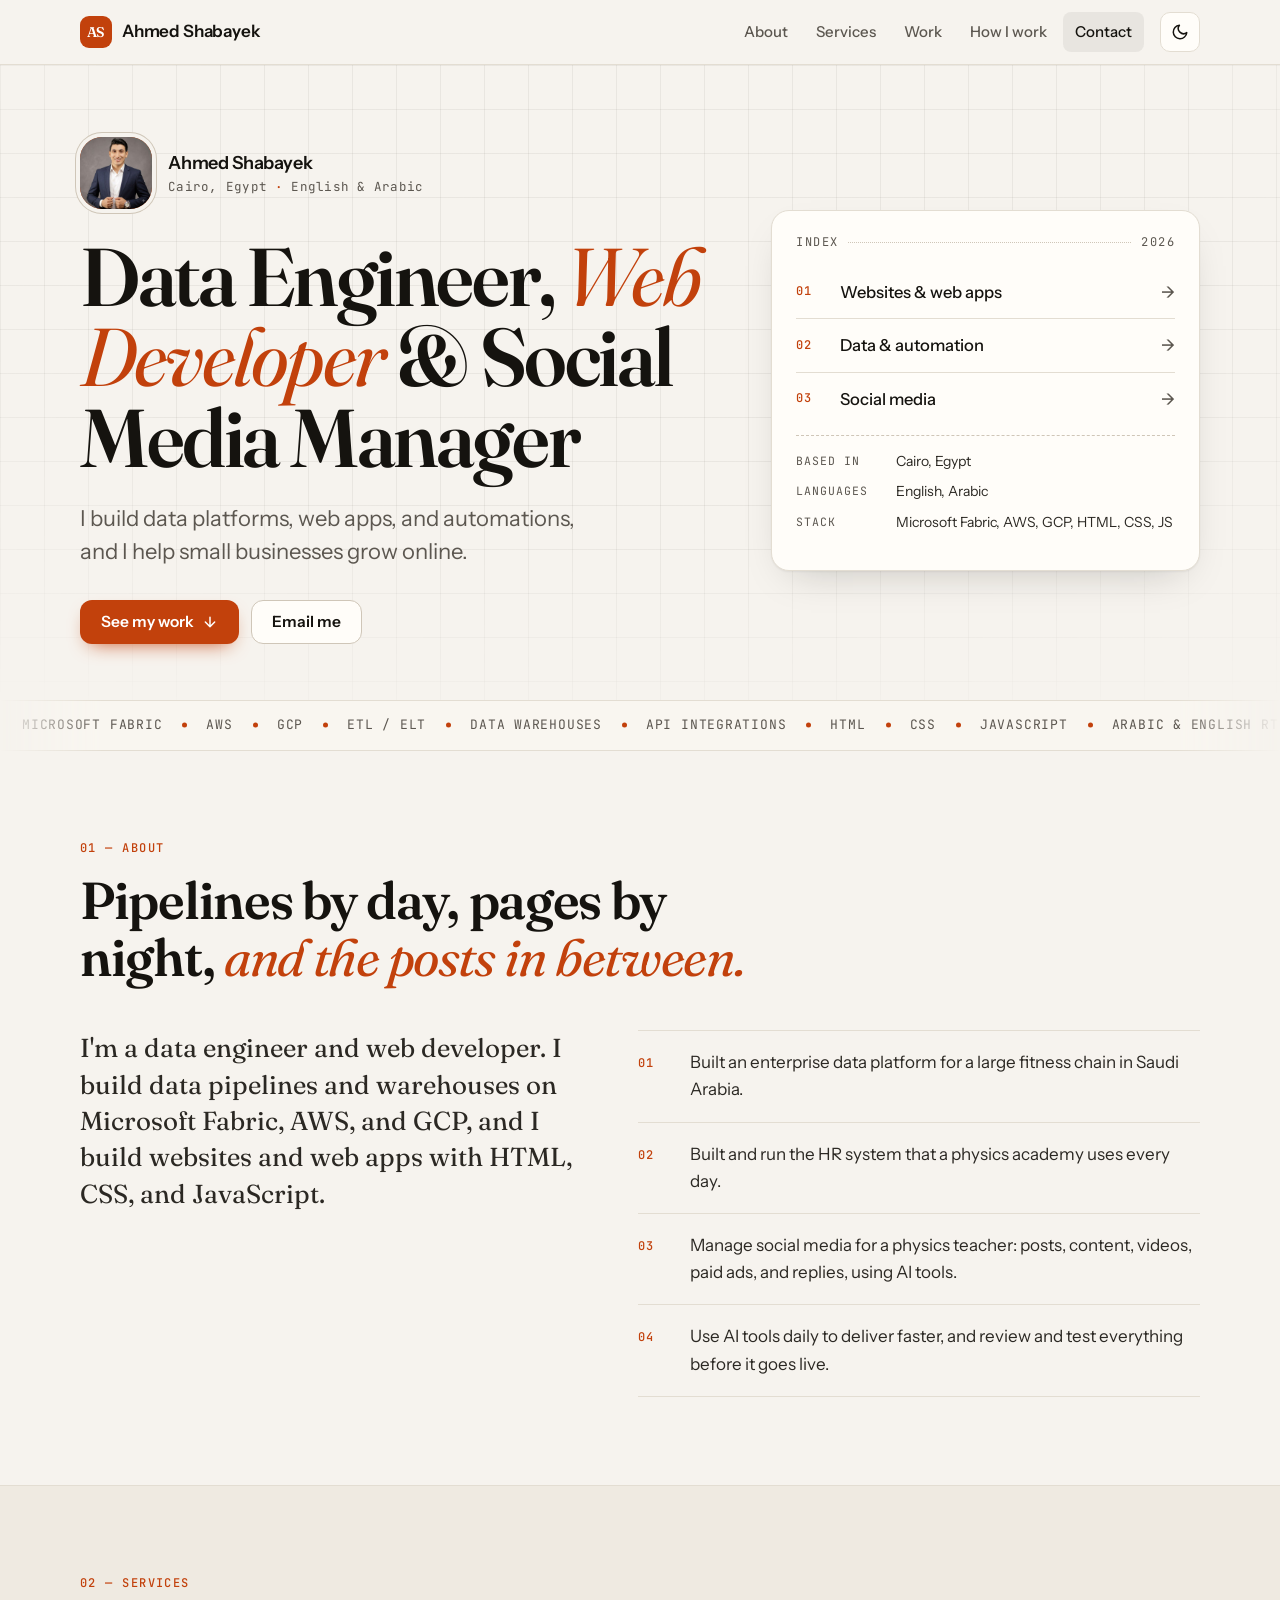
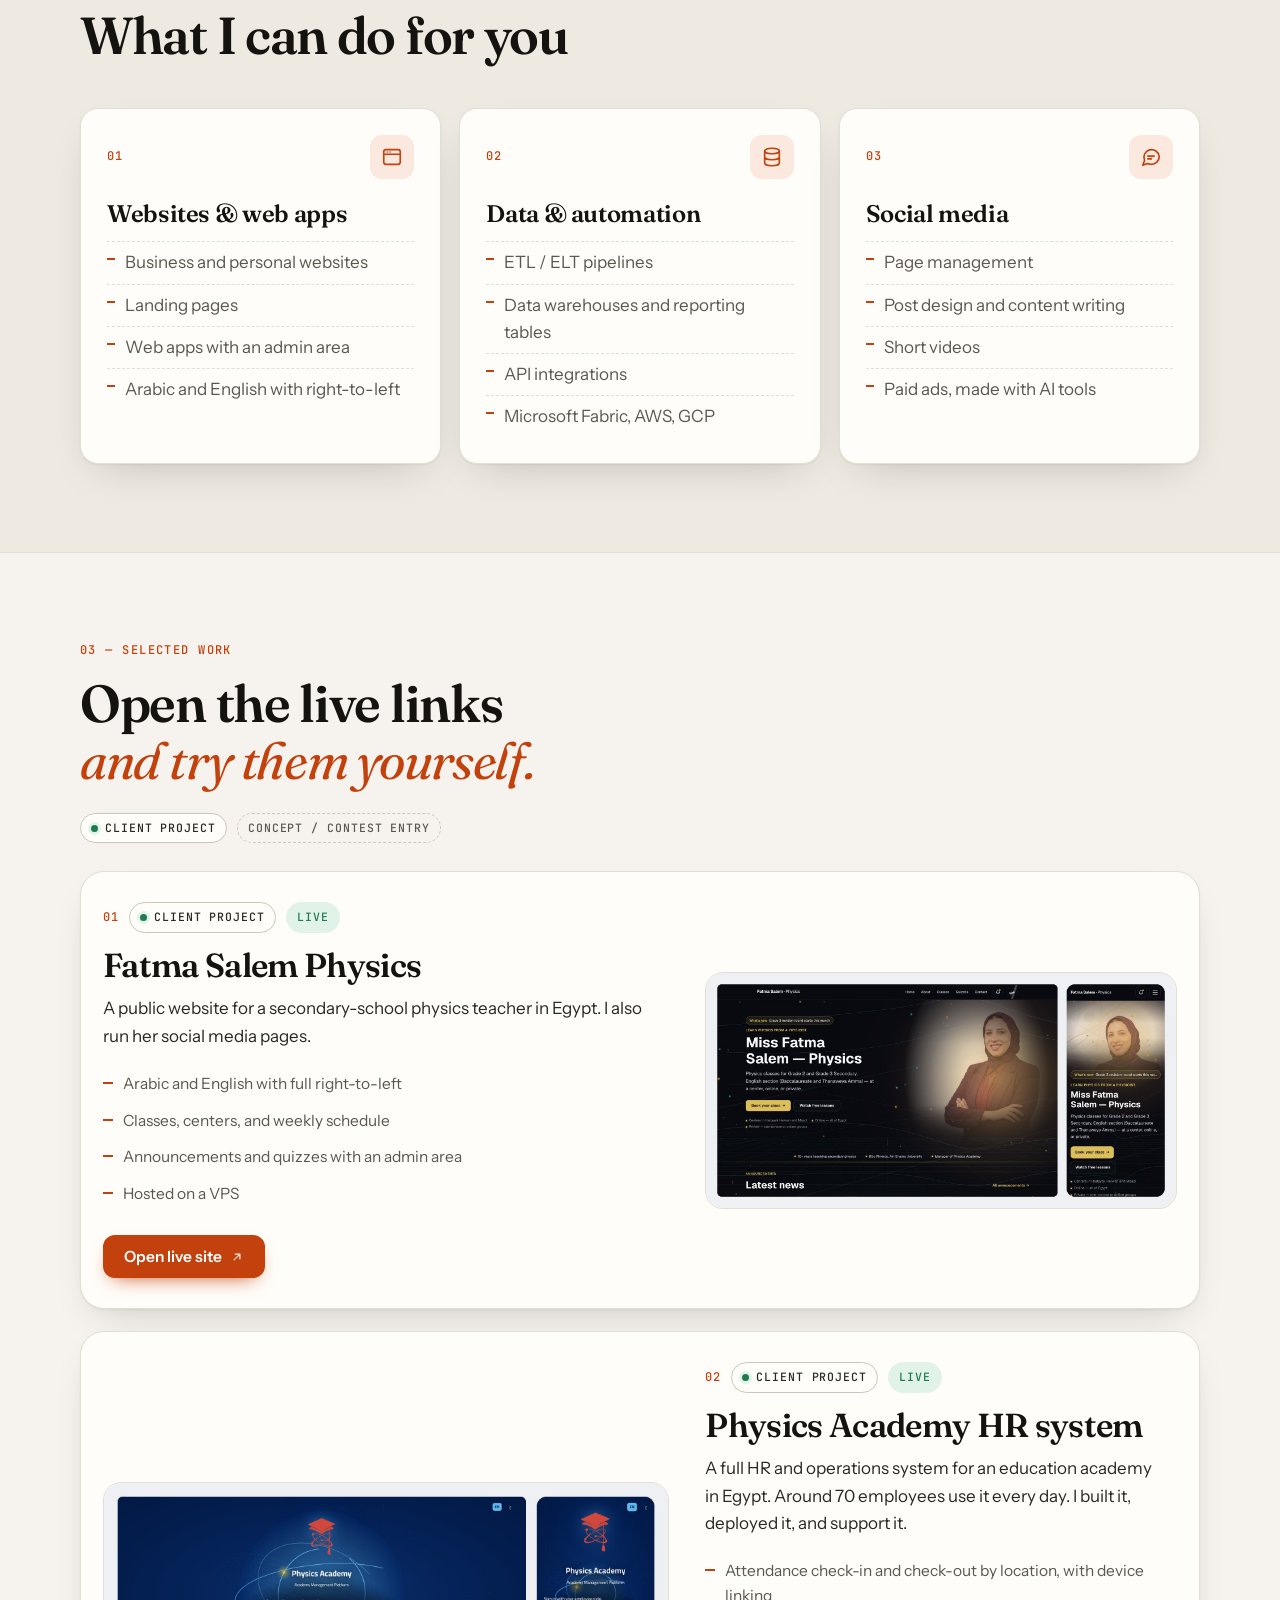
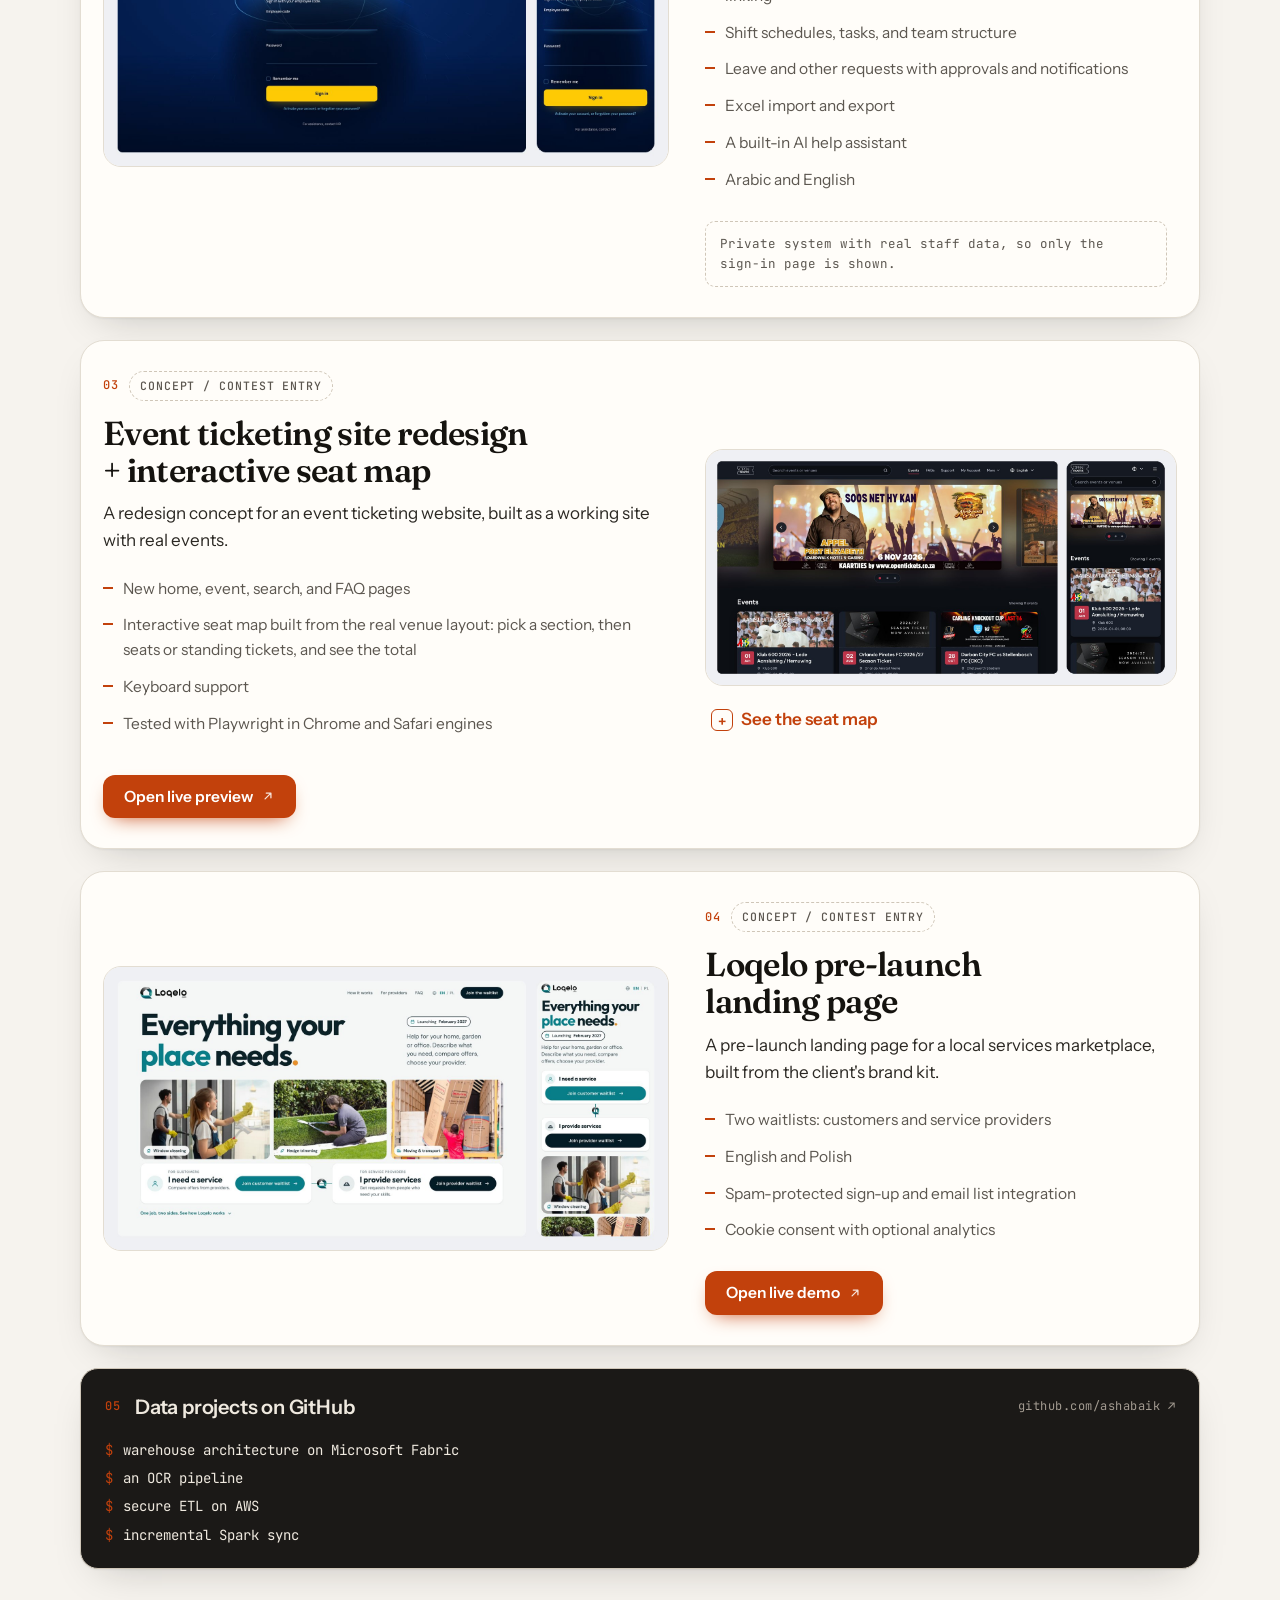
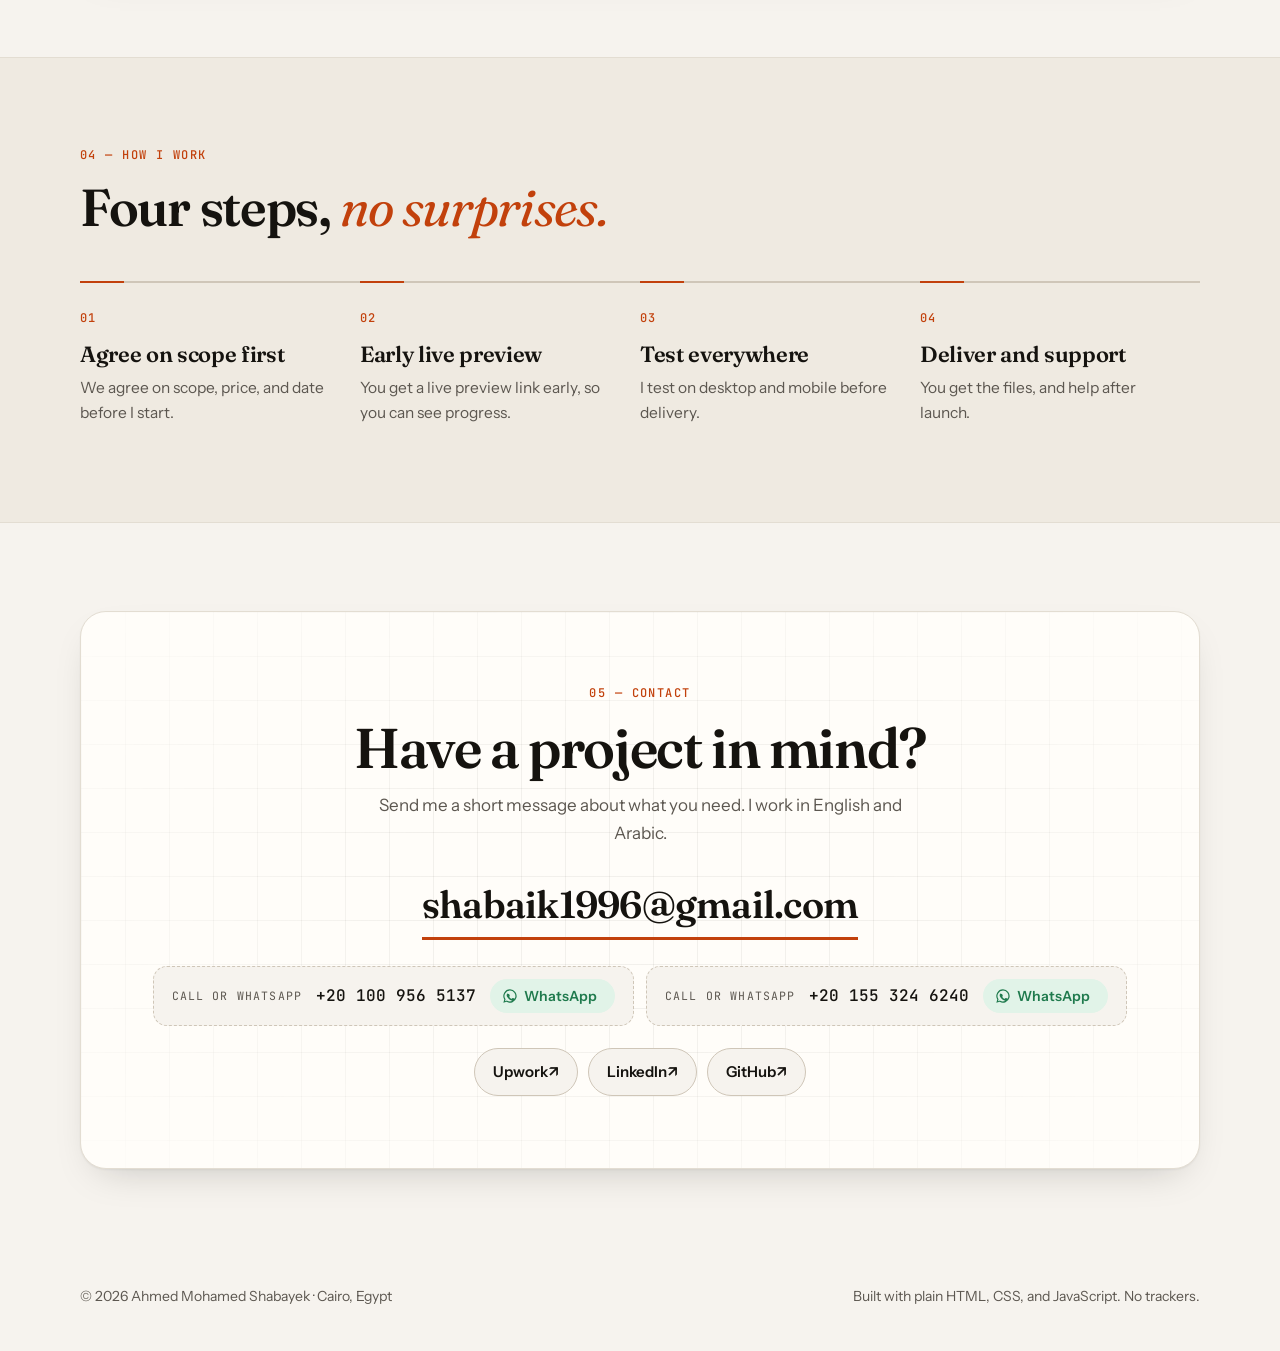
==== index.html @ 4ade5ce3 "Publish portfolio site" ====
<!doctype html>
<html lang="en">
<head>
<meta charset="utf-8">
<meta name="viewport" content="width=device-width, initial-scale=1">
<title>Ahmed Shabayek — Data Engineer, Web Developer &amp; Social Media Manager</title>
<meta name="description" content="Ahmed Shabayek, Cairo. I build data platforms, web apps, and automations, and I help small businesses grow online. Live projects you can open, in English and Arabic.">
<link rel="canonical" href="https://ashabaik.github.io/">
<meta property="og:type" content="website">
<meta property="og:url" content="https://ashabaik.github.io/">
<meta property="og:title" content="Ahmed Shabayek — Data Engineer, Web Developer &amp; Social Media Manager">
<meta property="og:description" content="I build data platforms, web apps, and automations, and I help small businesses grow online. Live projects you can open.">
<meta property="og:image" content="https://ashabaik.github.io/images/tickets.jpg">
<meta property="og:image:width" content="1658">
<meta property="og:image:height" content="830">
<meta property="og:locale" content="en_US">
<meta name="twitter:card" content="summary_large_image">
<meta name="twitter:title" content="Ahmed Shabayek — Data Engineer, Web Developer &amp; Social Media Manager">
<meta name="twitter:description" content="I build data platforms, web apps, and automations, and I help small businesses grow online.">
<meta name="twitter:image" content="https://ashabaik.github.io/images/tickets.jpg">
<meta name="theme-color" content="#f6f3ee" media="(prefers-color-scheme: light)">
<meta name="theme-color" content="#121110" media="(prefers-color-scheme: dark)">
<link rel="icon" href="favicon.svg" type="image/svg+xml">
<link rel="preconnect" href="https://fonts.googleapis.com">
<link rel="preconnect" href="https://fonts.gstatic.com" crossorigin>
<link href="https://fonts.googleapis.com/css2?family=Fraunces:ital,opsz,wght@0,9..144,400;0,9..144,600;1,9..144,400&family=Instrument+Sans:wght@400;500;600&family=JetBrains+Mono:wght@400;500&display=swap" rel="stylesheet">
<link rel="stylesheet" href="styles.css">
<script>
/* Apply a saved theme before first paint to avoid a flash. */
(function(){document.documentElement.classList.add('js');try{var t=localStorage.getItem('theme');if(t==='light'||t==='dark'){document.documentElement.setAttribute('data-theme',t);}}catch(e){}})();
</script>
</head>
<body>
<a class="skip" href="#main">Skip to content</a>

<header class="site-header">
  <div class="wrap header-row">
    <a class="brand" href="#top" aria-label="Ahmed Shabayek, back to top">
      <span class="brand-mark" aria-hidden="true">AS</span>
      <span class="brand-name">Ahmed Shabayek</span>
    </a>
    <nav class="site-nav" aria-label="Main">
      <button class="menu-btn" type="button" aria-expanded="false" aria-controls="nav-list">
        <span class="menu-icon" aria-hidden="true"><span></span><span></span></span>
        <span class="menu-label">Menu</span>
      </button>
      <ul id="nav-list" class="nav-list">
        <li><a href="#about">About</a></li>
        <li><a href="#services">Services</a></li>
        <li><a href="#work">Work</a></li>
        <li><a href="#process">How I work</a></li>
        <li><a href="#contact">Contact</a></li>
      </ul>
    </nav>
    <button class="theme-btn" type="button" aria-label="Switch to dark mode" title="Switch theme">
      <svg class="icon-moon" width="18" height="18" viewBox="0 0 24 24" fill="none" stroke="currentColor" stroke-width="2" stroke-linecap="round" stroke-linejoin="round" aria-hidden="true"><path d="M21 12.8A9 9 0 1 1 11.2 3a7 7 0 0 0 9.8 9.8z"/></svg>
      <svg class="icon-sun" width="18" height="18" viewBox="0 0 24 24" fill="none" stroke="currentColor" stroke-width="2" stroke-linecap="round" stroke-linejoin="round" aria-hidden="true"><circle cx="12" cy="12" r="4"/><path d="M12 2v2M12 20v2M4.9 4.9l1.4 1.4M17.7 17.7l1.4 1.4M2 12h2M20 12h2M4.9 19.1l1.4-1.4M17.7 6.3l1.4-1.4"/></svg>
    </button>
  </div>
</header>

<main id="main">
  <!-- HERO -->
  <section class="hero" id="top">
    <div class="wrap hero-grid">
      <div class="hero-copy">
        <div class="identity reveal">
          <div class="avatar">
            <span class="avatar-mono" aria-hidden="true">AS</span>
            <img class="avatar-img" src="images/profile.jpg" alt="Ahmed Shabayek" width="88" height="88" decoding="async" onerror="this.remove()">
          </div>
          <div class="identity-text">
            <p class="identity-name">Ahmed Shabayek</p>
            <p class="identity-meta"><span>Cairo, Egypt</span><span class="sep" aria-hidden="true">·</span><span>English &amp; Arabic</span></p>
          </div>
        </div>
        <h1 class="hero-title reveal">Data Engineer, <em>Web Developer</em> &amp;&nbsp;Social Media Manager</h1>
        <p class="hero-lead reveal">I build data platforms, web apps, and automations, and I help small businesses grow online.</p>
        <div class="btn-row reveal">
          <a class="btn btn-primary" href="#work">See my work<svg width="16" height="16" viewBox="0 0 24 24" fill="none" stroke="currentColor" stroke-width="2.2" stroke-linecap="round" stroke-linejoin="round" aria-hidden="true"><path d="M12 5v14M5 12l7 7 7-7"/></svg></a>
          <a class="btn btn-ghost" href="mailto:shabaik1996@gmail.com">Email me</a>
        </div>
      </div>

      <aside class="index-card reveal" aria-label="Quick index">
        <p class="index-head"><span>Index</span><span class="index-dots" aria-hidden="true"></span><span>2026</span></p>
        <ol class="index-list">
          <li><a href="#services"><span class="num">01</span><span>Websites &amp; web apps</span><span class="arrow" aria-hidden="true">→</span></a></li>
          <li><a href="#services"><span class="num">02</span><span>Data &amp; automation</span><span class="arrow" aria-hidden="true">→</span></a></li>
          <li><a href="#services"><span class="num">03</span><span>Social media</span><span class="arrow" aria-hidden="true">→</span></a></li>
        </ol>
        <dl class="index-facts">
          <div><dt>Based in</dt><dd>Cairo, Egypt</dd></div>
          <div><dt>Languages</dt><dd>English, Arabic</dd></div>
          <div><dt>Stack</dt><dd>Microsoft Fabric, AWS, GCP, HTML, CSS, JS</dd></div>
        </dl>
      </aside>
    </div>
  </section>

  <!-- RIBBON -->
  <div class="ribbon" aria-label="Tools and technologies">
    <ul class="ribbon-track">
      <li>Microsoft Fabric</li><li>AWS</li><li>GCP</li><li>ETL / ELT</li><li>Data warehouses</li><li>API integrations</li><li>HTML</li><li>CSS</li><li>JavaScript</li><li>Arabic &amp; English RTL</li><li>Playwright</li><li>Spark</li><li>AI tools</li><li>Paid ads</li>
    </ul>
    <ul class="ribbon-track" aria-hidden="true">
      <li>Microsoft Fabric</li><li>AWS</li><li>GCP</li><li>ETL / ELT</li><li>Data warehouses</li><li>API integrations</li><li>HTML</li><li>CSS</li><li>JavaScript</li><li>Arabic &amp; English RTL</li><li>Playwright</li><li>Spark</li><li>AI tools</li><li>Paid ads</li>
    </ul>
  </div>

  <!-- ABOUT -->
  <section class="section" id="about">
    <div class="wrap">
      <div class="section-head reveal">
        <p class="eyebrow">01 — About</p>
        <h2>Pipelines by day, pages by night, <em>and the posts in between.</em></h2>
      </div>
      <div class="about-grid">
        <p class="about-lead reveal">I'm a data engineer and web developer. I build data pipelines and warehouses on Microsoft Fabric, AWS, and GCP, and I build websites and web apps with HTML, CSS, and JavaScript.</p>
        <ul class="fact-list">
          <li class="reveal"><span class="num">01</span><p>Built an enterprise data platform for a large fitness chain in Saudi Arabia.</p></li>
          <li class="reveal"><span class="num">02</span><p>Built and run the HR system that a physics academy uses every day.</p></li>
          <li class="reveal"><span class="num">03</span><p>Manage social media for a physics teacher: posts, content, videos, paid ads, and replies, using AI tools.</p></li>
          <li class="reveal"><span class="num">04</span><p>Use AI tools daily to deliver faster, and review and test everything before it goes live.</p></li>
        </ul>
      </div>
    </div>
  </section>

  <!-- SERVICES -->
  <section class="section section-alt" id="services">
    <div class="wrap">
      <div class="section-head reveal">
        <p class="eyebrow">02 — Services</p>
        <h2>What I can do for you</h2>
      </div>
      <div class="service-grid">
        <article class="service reveal">
          <div class="service-top"><span class="num">01</span><span class="service-icon" aria-hidden="true"><svg width="22" height="22" viewBox="0 0 24 24" fill="none" stroke="currentColor" stroke-width="1.8" stroke-linecap="round" stroke-linejoin="round"><rect x="3" y="4" width="18" height="16" rx="2.5"/><path d="M3 9h18M7 6.5h.01M10 6.5h.01"/></svg></span></div>
          <h3>Websites &amp; web apps</h3>
          <ul>
            <li>Business and personal websites</li>
            <li>Landing pages</li>
            <li>Web apps with an admin area</li>
            <li>Arabic and English with right-to-left</li>
          </ul>
        </article>
        <article class="service reveal">
          <div class="service-top"><span class="num">02</span><span class="service-icon" aria-hidden="true"><svg width="22" height="22" viewBox="0 0 24 24" fill="none" stroke="currentColor" stroke-width="1.8" stroke-linecap="round" stroke-linejoin="round"><ellipse cx="12" cy="5.5" rx="8" ry="3"/><path d="M4 5.5v6.5c0 1.7 3.6 3 8 3s8-1.3 8-3V5.5M4 12v6.5c0 1.7 3.6 3 8 3s8-1.3 8-3V12"/></svg></span></div>
          <h3>Data &amp; automation</h3>
          <ul>
            <li>ETL / ELT pipelines</li>
            <li>Data warehouses and reporting tables</li>
            <li>API integrations</li>
            <li>Microsoft Fabric, AWS, GCP</li>
          </ul>
        </article>
        <article class="service reveal">
          <div class="service-top"><span class="num">03</span><span class="service-icon" aria-hidden="true"><svg width="22" height="22" viewBox="0 0 24 24" fill="none" stroke="currentColor" stroke-width="1.8" stroke-linecap="round" stroke-linejoin="round"><path d="M21 11.5a8.4 8.4 0 0 1-9 8.4 8.5 8.5 0 0 1-3.8-.9L3 21l2-5.2A8.4 8.4 0 1 1 21 11.5z"/><path d="M8.5 11h7M8.5 14h4"/></svg></span></div>
          <h3>Social media</h3>
          <ul>
            <li>Page management</li>
            <li>Post design and content writing</li>
            <li>Short videos</li>
            <li>Paid ads, made with AI tools</li>
          </ul>
        </article>
      </div>
    </div>
  </section>

  <!-- WORK -->
  <section class="section" id="work">
    <div class="wrap">
      <div class="section-head reveal">
        <p class="eyebrow">03 — Selected work</p>
        <h2>Open the live links <em>and try them yourself.</em></h2>
      </div>

      <div class="legend reveal" aria-label="How projects are labelled">
        <span class="badge badge-client"><span class="dot" aria-hidden="true"></span>Client project</span>
        <span class="badge badge-concept">Concept / contest entry</span>
      </div>

      <article class="case reveal">
        <figure class="case-media">
          <img src="images/fatma.jpg" alt="Fatma Salem Physics website, English version, shown on a desktop screen and a phone" width="1658" height="830" loading="lazy" decoding="async">
        </figure>
        <div class="case-body">
          <p class="case-meta"><span class="num">01</span><span class="badge badge-client"><span class="dot" aria-hidden="true"></span>Client project</span><span class="badge badge-live">Live</span></p>
          <h3>Fatma Salem Physics</h3>
          <p class="case-desc">A public website for a secondary-school physics teacher in Egypt. I also run her social media pages.</p>
          <ul class="case-list">
            <li>Arabic and English with full right-to-left</li>
            <li>Classes, centers, and weekly schedule</li>
            <li>Announcements and quizzes with an admin area</li>
            <li>Hosted on a VPS</li>
          </ul>
          <a class="btn btn-primary" href="https://fatma.physicsacademy.cloud/en" target="_blank" rel="noopener">Open live site<svg class="ext" width="14" height="14" viewBox="0 0 24 24" fill="none" stroke="currentColor" stroke-width="2.2" stroke-linecap="round" stroke-linejoin="round" aria-hidden="true"><path d="M7 17L17 7M9 7h8v8"/></svg><span class="sr-only">(opens in a new tab)</span></a>
        </div>
      </article>

      <article class="case reveal">
        <figure class="case-media">
          <img src="images/hr.jpg" alt="Physics Academy HR system sign-in page shown on a desktop screen and a phone" width="1658" height="830" loading="lazy" decoding="async">
        </figure>
        <div class="case-body">
          <p class="case-meta"><span class="num">02</span><span class="badge badge-client"><span class="dot" aria-hidden="true"></span>Client project</span><span class="badge badge-live">Live</span></p>
          <h3>Physics Academy HR system</h3>
          <p class="case-desc">A full HR and operations system for an education academy in Egypt. Around 70 employees use it every day. I built it, deployed it, and support it.</p>
          <ul class="case-list">
            <li>Attendance check-in and check-out by location, with device linking</li>
            <li>Shift schedules, tasks, and team structure</li>
            <li>Leave and other requests with approvals and notifications</li>
            <li>Excel import and export</li>
            <li>A built-in AI help assistant</li>
            <li>Arabic and English</li>
          </ul>
          <p class="case-note">Private system with real staff data, so only the sign-in page is shown.</p>
        </div>
      </article>

      <article class="case reveal">
        <div class="case-media-col">
          <figure class="case-media">
            <img src="images/tickets.jpg" alt="Event ticketing website redesign shown on a desktop screen and a phone" width="1658" height="830" loading="lazy" decoding="async">
          </figure>
          <details class="case-more">
            <summary>See the seat map</summary>
            <figure class="case-sub">
              <img src="images/seat-map.jpg" alt="Interactive seat map with a section chosen and three seats selected, showing the total" width="1200" height="1481" loading="lazy" decoding="async">
            </figure>
          </details>
        </div>
        <div class="case-body">
          <p class="case-meta"><span class="num">03</span><span class="badge badge-concept">Concept / contest entry</span></p>
          <h3>Event ticketing site redesign + interactive seat map</h3>
          <p class="case-desc">A redesign concept for an event ticketing website, built as a working site with real events.</p>
          <ul class="case-list">
            <li>New home, event, search, and FAQ pages</li>
            <li>Interactive seat map built from the real venue layout: pick a section, then seats or standing tickets, and see the total</li>
            <li>Keyboard support</li>
            <li>Tested with Playwright in Chrome and Safari engines</li>
          </ul>
          <div class="btn-row">
            <a class="btn btn-primary" href="https://opentickets-redesign-preview.pages.dev" target="_blank" rel="noopener">Open live preview<svg class="ext" width="14" height="14" viewBox="0 0 24 24" fill="none" stroke="currentColor" stroke-width="2.2" stroke-linecap="round" stroke-linejoin="round" aria-hidden="true"><path d="M7 17L17 7M9 7h8v8"/></svg><span class="sr-only">(opens in a new tab)</span></a>
          </div>
        </div>
      </article>

      <article class="case reveal">
        <figure class="case-media">
          <img src="images/loqelo.jpg" alt="Loqelo pre-launch landing page shown on a desktop screen and a phone" width="1658" height="830" loading="lazy" decoding="async">
        </figure>
        <div class="case-body">
          <p class="case-meta"><span class="num">04</span><span class="badge badge-concept">Concept / contest entry</span></p>
          <h3>Loqelo pre-launch landing page</h3>
          <p class="case-desc">A pre-launch landing page for a local services marketplace, built from the client's brand kit.</p>
          <ul class="case-list">
            <li>Two waitlists: customers and service providers</li>
            <li>English and Polish</li>
            <li>Spam-protected sign-up and email list integration</li>
            <li>Cookie consent with optional analytics</li>
          </ul>
          <a class="btn btn-primary" href="https://loqelo-prelaunch.pages.dev" target="_blank" rel="noopener">Open live demo<svg class="ext" width="14" height="14" viewBox="0 0 24 24" fill="none" stroke="currentColor" stroke-width="2.2" stroke-linecap="round" stroke-linejoin="round" aria-hidden="true"><path d="M7 17L17 7M9 7h8v8"/></svg><span class="sr-only">(opens in a new tab)</span></a>
        </div>
      </article>

      <a class="repo-card reveal" href="https://github.com/ashabaik" target="_blank" rel="noopener">
        <span class="repo-head"><span class="num">05</span><span class="repo-title">Data projects on GitHub</span><span class="repo-ext" aria-hidden="true">github.com/ashabaik ↗</span></span>
        <span class="repo-list">
          <span class="repo-line"><span class="prompt" aria-hidden="true">$</span>warehouse architecture on Microsoft Fabric</span>
          <span class="repo-line"><span class="prompt" aria-hidden="true">$</span>an OCR pipeline</span>
          <span class="repo-line"><span class="prompt" aria-hidden="true">$</span>secure ETL on AWS</span>
          <span class="repo-line"><span class="prompt" aria-hidden="true">$</span>incremental Spark sync</span>
        </span>
        <span class="sr-only">(opens in a new tab)</span>
      </a>
    </div>
  </section>

  <!-- PROCESS -->
  <section class="section section-alt" id="process">
    <div class="wrap">
      <div class="section-head reveal">
        <p class="eyebrow">04 — How I work</p>
        <h2>Four steps, <em>no surprises.</em></h2>
      </div>
      <ol class="steps">
        <li class="step reveal"><span class="num">01</span><h3>Agree on scope first</h3><p>We agree on scope, price, and date before I start.</p></li>
        <li class="step reveal"><span class="num">02</span><h3>Early live preview</h3><p>You get a live preview link early, so you can see progress.</p></li>
        <li class="step reveal"><span class="num">03</span><h3>Test everywhere</h3><p>I test on desktop and mobile before delivery.</p></li>
        <li class="step reveal"><span class="num">04</span><h3>Deliver and support</h3><p>You get the files, and help after launch.</p></li>
      </ol>
    </div>
  </section>

  <!-- CONTACT -->
  <section class="section" id="contact">
    <div class="wrap">
      <div class="contact reveal">
        <p class="eyebrow">05 — Contact</p>
        <h2>Have a project in mind?</h2>
        <p class="contact-lead">Send me a short message about what you need. I work in English and Arabic.</p>
        <a class="contact-email" href="mailto:shabaik1996@gmail.com">shabaik1996@gmail.com</a>
        <ul class="contact-phones" aria-label="Phone numbers">
          <li>
            <span class="phone-label">Call or WhatsApp</span>
            <a class="phone-number" href="tel:+201009565137">+20 100 956 5137</a>
            <a class="phone-wa" href="https://wa.me/201009565137" target="_blank" rel="noopener">
              <svg width="16" height="16" viewBox="0 0 24 24" fill="currentColor" aria-hidden="true"><path d="M12 2a10 10 0 0 0-8.6 15.1L2 22l5-1.3A10 10 0 1 0 12 2zm0 1.8a8.2 8.2 0 1 1-4.2 15.3l-.3-.2-3 .8.8-2.9-.2-.3A8.2 8.2 0 0 1 12 3.8zm-3.3 4.4c-.2 0-.5 0-.7.3-.3.3-1 1-1 2.4s1 2.8 1.2 3c.1.2 2 3.2 5 4.4 2.5 1 3 .8 3.5.7.6-.1 1.7-.7 2-1.4.2-.7.2-1.3.1-1.4l-.5-.3-1.9-.9c-.2-.1-.4-.1-.6.1l-.9 1.1c-.2.2-.3.2-.6.1a6.7 6.7 0 0 1-3.3-2.9c-.3-.4.2-.4.7-1.4.1-.2 0-.4 0-.5l-.9-2.1c-.2-.5-.4-.5-.6-.5h-.5z"/></svg>WhatsApp<span class="sr-only"> (opens in a new tab)</span>
            </a>
          </li>
          <li>
            <span class="phone-label">Call or WhatsApp</span>
            <a class="phone-number" href="tel:+201553246240">+20 155 324 6240</a>
            <a class="phone-wa" href="https://wa.me/201553246240" target="_blank" rel="noopener">
              <svg width="16" height="16" viewBox="0 0 24 24" fill="currentColor" aria-hidden="true"><path d="M12 2a10 10 0 0 0-8.6 15.1L2 22l5-1.3A10 10 0 1 0 12 2zm0 1.8a8.2 8.2 0 1 1-4.2 15.3l-.3-.2-3 .8.8-2.9-.2-.3A8.2 8.2 0 0 1 12 3.8zm-3.3 4.4c-.2 0-.5 0-.7.3-.3.3-1 1-1 2.4s1 2.8 1.2 3c.1.2 2 3.2 5 4.4 2.5 1 3 .8 3.5.7.6-.1 1.7-.7 2-1.4.2-.7.2-1.3.1-1.4l-.5-.3-1.9-.9c-.2-.1-.4-.1-.6.1l-.9 1.1c-.2.2-.3.2-.6.1a6.7 6.7 0 0 1-3.3-2.9c-.3-.4.2-.4.7-1.4.1-.2 0-.4 0-.5l-.9-2.1c-.2-.5-.4-.5-.6-.5h-.5z"/></svg>WhatsApp<span class="sr-only"> (opens in a new tab)</span>
            </a>
          </li>
        </ul>
        <ul class="contact-links">
          <li><a href="https://www.upwork.com/freelancers/~01006d1c8f94fd8e82" target="_blank" rel="noopener">Upwork<span class="sr-only"> (opens in a new tab)</span><span aria-hidden="true"> ↗</span></a></li>
          <li><a href="https://www.linkedin.com/in/ahmed-mohamed-280481273" target="_blank" rel="noopener">LinkedIn<span class="sr-only"> (opens in a new tab)</span><span aria-hidden="true"> ↗</span></a></li>
          <li><a href="https://github.com/ashabaik" target="_blank" rel="noopener">GitHub<span class="sr-only"> (opens in a new tab)</span><span aria-hidden="true"> ↗</span></a></li>
        </ul>
      </div>
    </div>
  </section>
</main>

<footer class="site-footer">
  <div class="wrap footer-row">
    <p>© 2026 Ahmed Mohamed Shabayek · Cairo, Egypt</p>
    <p>Built with plain HTML, CSS, and JavaScript. No trackers.</p>
  </div>
</footer>

<script src="script.js" defer></script>
</body>
</html>
---- styles.css ----
/* ==========================================================================
   Ahmed Shabayek — portfolio
   Direction: "engineer's notebook". Warm paper, a faint grid, a display serif
   for headings, a clean sans for body text, and mono labels for the data feel.
   ========================================================================== */

/* ---------- Tokens ---------- */
:root {
  color-scheme: light;
  --bg: #f6f3ee;
  --bg-alt: #efeae1;
  --surface: #fffdf9;
  --surface-2: #f9f6f0;
  --ink: #15130f;
  --ink-2: #2b2823;
  --muted: #5c5750;
  --line: #e3ddd2;
  --line-strong: #cfc6b8;
  --accent: #c2410c;
  --accent-ink: #ffffff;
  --accent-soft: #fbe9df;
  --ok: #1f7a4d;
  --ok-soft: #e1f3e8;
  --grid: rgba(21, 19, 15, 0.055);
  --shadow: 0 1px 2px rgba(21, 19, 15, 0.05), 0 16px 40px -20px rgba(21, 19, 15, 0.25);
  --shadow-lift: 0 2px 4px rgba(21, 19, 15, 0.06), 0 28px 48px -24px rgba(21, 19, 15, 0.35);
  --terminal-bg: #1b1917;
  --terminal-ink: #efe9df;
  --terminal-muted: #a39b91;

  --font-display: "Fraunces", Georgia, "Times New Roman", serif;
  --font-body: "Instrument Sans", system-ui, -apple-system, "Segoe UI", Roboto, sans-serif;
  --font-mono: "JetBrains Mono", ui-monospace, "SF Mono", Menlo, Consolas, monospace;

  --radius: 18px;
  --radius-sm: 10px;
  --wrap: 1160px;
  --gutter: 20px;
  --ease: cubic-bezier(0.22, 1, 0.36, 1);
}

@media (prefers-color-scheme: dark) {
  :root:not([data-theme="light"]) {
    color-scheme: dark;
    --bg: #121110;
    --bg-alt: #171513;
    --surface: #1c1a17;
    --surface-2: #211e1b;
    --ink: #f1ece4;
    --ink-2: #d9d2c7;
    --muted: #a8a099;
    --line: #2c2924;
    --line-strong: #3d3832;
    --accent: #ff8a4c;
    --accent-ink: #1a0d05;
    --accent-soft: #3a2113;
    --ok: #6fd3a0;
    --ok-soft: #173427;
    --grid: rgba(241, 236, 228, 0.05);
    --shadow: 0 1px 2px rgba(0, 0, 0, 0.4), 0 16px 40px -20px rgba(0, 0, 0, 0.6);
    --shadow-lift: 0 2px 4px rgba(0, 0, 0, 0.5), 0 28px 48px -24px rgba(0, 0, 0, 0.7);
    --terminal-bg: #0c0b0a;
    --terminal-ink: #efe9df;
    --terminal-muted: #8f877d;
  }
}
:root[data-theme="dark"] {
  color-scheme: dark;
  --bg: #121110;
  --bg-alt: #171513;
  --surface: #1c1a17;
  --surface-2: #211e1b;
  --ink: #f1ece4;
  --ink-2: #d9d2c7;
  --muted: #a8a099;
  --line: #2c2924;
  --line-strong: #3d3832;
  --accent: #ff8a4c;
  --accent-ink: #1a0d05;
  --accent-soft: #3a2113;
  --ok: #6fd3a0;
  --ok-soft: #173427;
  --grid: rgba(241, 236, 228, 0.05);
  --shadow: 0 1px 2px rgba(0, 0, 0, 0.4), 0 16px 40px -20px rgba(0, 0, 0, 0.6);
  --shadow-lift: 0 2px 4px rgba(0, 0, 0, 0.5), 0 28px 48px -24px rgba(0, 0, 0, 0.7);
  --terminal-bg: #0c0b0a;
  --terminal-ink: #efe9df;
  --terminal-muted: #8f877d;
}

/* ---------- Base ---------- */
*, *::before, *::after { box-sizing: border-box; }
html { scroll-behavior: smooth; -webkit-text-size-adjust: 100%; }
body {
  margin: 0;
  background: var(--bg);
  color: var(--ink);
  font-family: var(--font-body);
  font-size: 17px;
  line-height: 1.6;
  -webkit-font-smoothing: antialiased;
  overflow-x: hidden;
}
img { max-width: 100%; height: auto; display: block; }
a { color: inherit; }
h1, h2, h3 { font-family: var(--font-display); font-weight: 600; letter-spacing: -0.015em; line-height: 1.1; margin: 0; }
h1 em, h2 em { font-style: italic; font-weight: 400; color: var(--accent); }
p { margin: 0; }
ul, ol { margin: 0; padding: 0; list-style: none; }
.wrap { max-width: var(--wrap); margin: 0 auto; padding: 0 var(--gutter); }
.num { font-family: var(--font-mono); font-size: 12px; font-weight: 500; letter-spacing: 0.08em; color: var(--accent); }
.eyebrow { font-family: var(--font-mono); font-size: 12px; font-weight: 500; letter-spacing: 0.12em; text-transform: uppercase; color: var(--accent); margin-bottom: 14px; }
.sr-only { position: absolute; width: 1px; height: 1px; padding: 0; margin: -1px; overflow: hidden; clip: rect(0, 0, 0, 0); white-space: nowrap; border: 0; }

:focus-visible { outline: 3px solid var(--accent); outline-offset: 3px; border-radius: 6px; }
.skip { position: absolute; left: 16px; top: -60px; z-index: 100; background: var(--accent); color: var(--accent-ink); padding: 10px 14px; border-radius: 8px; font-weight: 600; text-decoration: none; transition: top 0.2s; }
.skip:focus { top: 12px; }
::selection { background: var(--accent); color: var(--accent-ink); }

/* ---------- Header ---------- */
.site-header {
  position: sticky; top: 0; z-index: 50;
  background: color-mix(in srgb, var(--bg) 82%, transparent);
  backdrop-filter: saturate(1.4) blur(12px);
  -webkit-backdrop-filter: saturate(1.4) blur(12px);
  border-bottom: 1px solid var(--line);
}
.header-row { display: flex; align-items: center; justify-content: space-between; gap: 16px; height: 64px; }
.brand { display: inline-flex; align-items: center; gap: 10px; text-decoration: none; font-weight: 600; letter-spacing: -0.01em; }
.brand-mark {
  display: grid; place-items: center; width: 32px; height: 32px; border-radius: 9px;
  background: var(--accent); color: var(--accent-ink);
  font-family: var(--font-display); font-weight: 600; font-size: 14px;
}
.site-nav { margin-left: auto; }
.nav-list { display: flex; gap: 4px; }
.nav-list a {
  display: inline-block; padding: 8px 12px; border-radius: 8px;
  color: var(--muted); font-weight: 500; font-size: 15px; text-decoration: none;
  transition: color 0.2s, background-color 0.2s;
}
.nav-list a:hover, .nav-list a[aria-current="true"] { color: var(--ink); background: color-mix(in srgb, var(--ink) 6%, transparent); }
.menu-btn { display: none; }
.theme-btn, .menu-btn {
  appearance: none; border: 1px solid var(--line); background: var(--surface); color: var(--ink);
  width: 40px; height: 40px; border-radius: 10px; cursor: pointer;
  align-items: center; justify-content: center; padding: 0;
  transition: border-color 0.2s, transform 0.2s var(--ease);
}
.theme-btn { display: inline-flex; }
.theme-btn:hover, .menu-btn:hover { border-color: var(--line-strong); transform: translateY(-1px); }
.theme-btn .icon-sun { display: none; }
@media (prefers-color-scheme: dark) {
  :root:not([data-theme="light"]) .theme-btn .icon-sun { display: block; }
  :root:not([data-theme="light"]) .theme-btn .icon-moon { display: none; }
}
:root[data-theme="dark"] .theme-btn .icon-sun { display: block; }
:root[data-theme="dark"] .theme-btn .icon-moon { display: none; }

@media (max-width: 760px) {
  .menu-btn { display: inline-flex; width: auto; padding: 0 12px; gap: 8px; font: inherit; font-size: 14px; font-weight: 500; }
  .menu-icon { display: grid; gap: 4px; width: 16px; }
  .menu-icon span { display: block; height: 2px; background: currentColor; border-radius: 2px; transition: transform 0.25s var(--ease); }
  .menu-btn[aria-expanded="true"] .menu-icon span:first-child { transform: translateY(3px) rotate(45deg); }
  .menu-btn[aria-expanded="true"] .menu-icon span:last-child { transform: translateY(-3px) rotate(-45deg); }
  .nav-list {
    display: none; position: absolute; left: var(--gutter); right: var(--gutter); top: calc(100% + 8px);
    flex-direction: column; gap: 2px; padding: 8px;
    background: var(--surface); border: 1px solid var(--line); border-radius: 14px; box-shadow: var(--shadow-lift);
  }
  .nav-list.open { display: flex; }
  .nav-list a { display: block; padding: 12px 14px; font-size: 16px; }
  .brand-name { display: none; }
}

/* ---------- Hero ---------- */
.hero { position: relative; padding: 72px 0 56px; }
.hero::before {
  content: ""; position: absolute; inset: 0; pointer-events: none; z-index: 0;
  background-image:
    linear-gradient(var(--grid) 1px, transparent 1px),
    linear-gradient(90deg, var(--grid) 1px, transparent 1px);
  background-size: 44px 44px;
  -webkit-mask-image: radial-gradient(ellipse 90% 85% at 50% 30%, #000 50%, transparent 100%);
  mask-image: radial-gradient(ellipse 90% 85% at 50% 30%, #000 50%, transparent 100%);
}
.hero-grid { position: relative; z-index: 1; }
.hero-grid { display: grid; grid-template-columns: minmax(0, 1.5fr) minmax(300px, 1fr); gap: 48px; align-items: center; }
.identity { display: flex; align-items: center; gap: 16px; margin-bottom: 28px; }
.avatar {
  position: relative; width: 72px; height: 72px; border-radius: 22px; overflow: hidden; flex: none;
  background: var(--accent); color: var(--accent-ink);
  box-shadow: 0 0 0 4px var(--bg), 0 0 0 5px var(--line-strong);
}
.avatar-mono { position: absolute; inset: 0; display: grid; place-items: center; font-family: var(--font-display); font-weight: 600; font-size: 26px; letter-spacing: -0.02em; }
.avatar-img { position: absolute; inset: 0; width: 100%; height: 100%; object-fit: cover; }
.identity-name { font-weight: 600; font-size: 18px; letter-spacing: -0.01em; }
.identity-meta { font-family: var(--font-mono); font-size: 12.5px; color: var(--muted); letter-spacing: 0.02em; display: flex; gap: 8px; flex-wrap: wrap; }
.identity-meta .sep { color: var(--accent); }
.hero-title { font-size: clamp(42px, 6.4vw, 84px); line-height: 0.98; letter-spacing: -0.03em; text-wrap: balance; max-width: 13ch; }
.hero-lead { margin-top: 24px; font-size: clamp(18px, 2vw, 22px); line-height: 1.5; color: var(--muted); max-width: 34ch; text-wrap: pretty; }
.btn-row { display: flex; flex-wrap: wrap; gap: 12px; margin-top: 32px; }

/* Buttons */
.btn {
  display: inline-flex; align-items: center; gap: 8px;
  padding: 13px 20px; border-radius: 12px; border: 1px solid transparent;
  font-weight: 600; font-size: 15.5px; text-decoration: none; line-height: 1;
  transition: transform 0.25s var(--ease), box-shadow 0.25s var(--ease), background-color 0.2s, border-color 0.2s;
}
.btn-primary { background: var(--accent); color: var(--accent-ink); box-shadow: 0 8px 20px -10px var(--accent); }
.btn-primary:hover { transform: translateY(-2px); box-shadow: 0 14px 26px -12px var(--accent); }
.btn-ghost { background: var(--surface); border-color: var(--line-strong); color: var(--ink); }
.btn-ghost:hover { transform: translateY(-2px); border-color: var(--ink); }
.btn .ext { opacity: 0.85; }

/* Index card */
.index-card {
  background: var(--surface); border: 1px solid var(--line); border-radius: var(--radius);
  padding: 22px 24px 20px; box-shadow: var(--shadow);
  transform: rotate(-1.2deg);
  transition: transform 0.4s var(--ease), box-shadow 0.4s var(--ease);
}
.index-card:hover { transform: rotate(0deg) translateY(-2px); box-shadow: var(--shadow-lift); }
.index-head { display: flex; align-items: center; gap: 10px; font-family: var(--font-mono); font-size: 12px; letter-spacing: 0.12em; text-transform: uppercase; color: var(--muted); }
.index-dots { flex: 1; border-bottom: 1px dotted var(--line-strong); }
.index-list { margin-top: 14px; }
.index-list li + li { border-top: 1px solid var(--line); }
.index-list a {
  display: grid; grid-template-columns: 34px 1fr auto; align-items: center; gap: 10px;
  padding: 13px 0; text-decoration: none; font-weight: 500; font-size: 16.5px;
  transition: padding-left 0.3s var(--ease), color 0.2s;
}
.index-list a:hover { color: var(--accent); padding-left: 6px; }
.index-list .arrow { color: var(--muted); transition: transform 0.3s var(--ease), color 0.2s; }
.index-list a:hover .arrow { transform: translateX(4px); color: var(--accent); }
.index-facts { margin-top: 10px; padding-top: 14px; border-top: 1px dashed var(--line-strong); display: grid; gap: 8px; }
.index-facts div { display: grid; grid-template-columns: 90px 1fr; gap: 10px; font-size: 14px; }
.index-facts dt { font-family: var(--font-mono); font-size: 11.5px; letter-spacing: 0.08em; text-transform: uppercase; color: var(--muted); padding-top: 2px; }
.index-facts dd { margin: 0; color: var(--ink-2); }

@media (max-width: 900px) {
  .hero { padding: 48px 0 40px; }
  .hero-grid { grid-template-columns: 1fr; gap: 36px; }
  .index-card { transform: none; max-width: 480px; }
  .index-card:hover { transform: translateY(-2px); }
}

/* ---------- Ribbon ---------- */
.ribbon {
  display: flex; overflow: hidden; border-top: 1px solid var(--line); border-bottom: 1px solid var(--line);
  background: var(--surface-2); padding: 14px 0;
  -webkit-mask-image: linear-gradient(90deg, transparent, #000 8%, #000 92%, transparent);
  mask-image: linear-gradient(90deg, transparent, #000 8%, #000 92%, transparent);
}
.ribbon-track { display: flex; flex: none; gap: 0; animation: ribbon 48s linear infinite; }
.ribbon-track li { font-family: var(--font-mono); font-size: 13px; letter-spacing: 0.06em; text-transform: uppercase; color: var(--muted); white-space: nowrap; padding: 0 22px; position: relative; }
.ribbon-track li::after { content: ""; position: absolute; right: -3px; top: 50%; width: 5px; height: 5px; border-radius: 50%; background: var(--accent); transform: translateY(-50%); }
@keyframes ribbon { from { transform: translateX(0); } to { transform: translateX(-100%); } }
.ribbon:hover .ribbon-track { animation-play-state: paused; }

/* ---------- Sections ---------- */
.section { padding: 88px 0; }
.section-alt { background: var(--bg-alt); border-top: 1px solid var(--line); border-bottom: 1px solid var(--line); }
.section-head { margin-bottom: 44px; max-width: 760px; }
.section-head h2 { font-size: clamp(32px, 4.2vw, 52px); letter-spacing: -0.025em; text-wrap: balance; }
@media (max-width: 760px) { .section { padding: 64px 0; } .section-head { margin-bottom: 32px; } }

/* About */
.about-grid { display: grid; grid-template-columns: minmax(0, 1fr) minmax(0, 1.1fr); gap: 48px; align-items: start; }
.about-lead { font-family: var(--font-display); font-size: clamp(20px, 2.1vw, 26px); line-height: 1.4; font-weight: 400; color: var(--ink-2); text-wrap: pretty; }
.fact-list li { display: grid; grid-template-columns: 40px 1fr; gap: 12px; padding: 18px 0; border-top: 1px solid var(--line); color: var(--ink-2); }
.fact-list li:last-child { border-bottom: 1px solid var(--line); }
.fact-list .num { padding-top: 5px; }
@media (max-width: 860px) { .about-grid { grid-template-columns: 1fr; gap: 28px; } }

/* Services */
.service-grid { display: grid; grid-template-columns: repeat(3, minmax(0, 1fr)); gap: 18px; }
.service {
  position: relative; background: var(--surface); border: 1px solid var(--line); border-radius: var(--radius);
  padding: 26px; box-shadow: var(--shadow); overflow: hidden;
  transition: transform 0.35s var(--ease), box-shadow 0.35s var(--ease), border-color 0.3s;
}
.service::before { content: ""; position: absolute; left: 0; right: 0; top: 0; height: 3px; background: var(--accent); transform: scaleX(0); transform-origin: left; transition: transform 0.4s var(--ease); }
.service:hover { transform: translateY(-4px); box-shadow: var(--shadow-lift); border-color: var(--line-strong); }
.service:hover::before { transform: scaleX(1); }
.service-top { display: flex; align-items: center; justify-content: space-between; margin-bottom: 22px; }
.service-icon { display: grid; place-items: center; width: 44px; height: 44px; border-radius: 12px; background: var(--accent-soft); color: var(--accent); }
.service h3 { font-size: 24px; margin-bottom: 14px; }
.service ul li { position: relative; padding: 7px 0 7px 18px; color: var(--muted); border-top: 1px dashed var(--line); }
.service ul li::before { content: ""; position: absolute; left: 0; top: 16px; width: 8px; height: 2px; background: var(--accent); }
@media (max-width: 860px) { .service-grid { grid-template-columns: 1fr; } }

/* Work */
.legend { display: flex; flex-wrap: wrap; gap: 10px; margin: -20px 0 28px; }
.badge {
  display: inline-flex; align-items: center; gap: 7px;
  font-family: var(--font-mono); font-size: 11.5px; font-weight: 500; letter-spacing: 0.08em; text-transform: uppercase;
  padding: 5px 10px; border-radius: 999px; border: 1px solid var(--line-strong); color: var(--ink-2); white-space: nowrap;
}
.badge .dot { width: 7px; height: 7px; border-radius: 50%; background: var(--ok); box-shadow: 0 0 0 3px var(--ok-soft); }
.badge-client { background: var(--surface); }
.badge-concept { background: transparent; border-style: dashed; color: var(--muted); }
.badge-live { background: var(--ok-soft); border-color: transparent; color: var(--ok); }

.case {
  display: grid; grid-template-columns: minmax(0, 1.2fr) minmax(0, 1fr); gap: 36px; align-items: center;
  background: var(--surface); border: 1px solid var(--line); border-radius: calc(var(--radius) + 6px);
  padding: 22px; box-shadow: var(--shadow); margin-bottom: 22px;
  transition: box-shadow 0.4s var(--ease), border-color 0.3s;
}
.case:hover { box-shadow: var(--shadow-lift); border-color: var(--line-strong); }
.case:nth-child(odd of .case) > .case-media, .case:nth-child(odd of .case) > .case-media-col { order: 2; }
.case-media-col { min-width: 0; }
.case-media { margin: 0; border-radius: var(--radius); overflow: hidden; border: 1px solid var(--line); background: var(--surface-2); }
.case-media img { width: 100%; transition: transform 0.6s var(--ease); }
.case:hover .case-media img { transform: scale(1.015); }
.case-body { padding: 8px 10px 8px 0; min-width: 0; }
.case-meta { display: flex; flex-wrap: wrap; align-items: center; gap: 10px; margin-bottom: 14px; }
.case h3 { font-size: clamp(26px, 2.6vw, 34px); letter-spacing: -0.02em; margin-bottom: 12px; text-wrap: balance; }
.case-desc { color: var(--ink-2); margin-bottom: 16px; text-wrap: pretty; }
.case-list { margin-bottom: 22px; }
.case-list li { position: relative; padding: 6px 0 6px 20px; color: var(--muted); font-size: 15.5px; }
.case-list li::before { content: ""; position: absolute; left: 0; top: 16px; width: 10px; height: 2px; background: var(--accent); }
.case-note { font-family: var(--font-mono); font-size: 12.5px; color: var(--muted); padding: 12px 14px; border: 1px dashed var(--line-strong); border-radius: var(--radius-sm); }
.case-more { margin-top: 14px; padding: 0 6px; }
.case-more summary { cursor: pointer; font-weight: 600; color: var(--accent); list-style: none; display: inline-flex; align-items: center; gap: 8px; padding: 6px 0; }
.case-more summary::-webkit-details-marker { display: none; }
.case-more summary::before { content: "+"; font-family: var(--font-mono); display: grid; place-items: center; width: 22px; height: 22px; border-radius: 6px; border: 1px solid var(--accent); font-size: 14px; transition: transform 0.3s var(--ease); }
.case-more[open] summary::before { transform: rotate(45deg); }
.case-sub { margin: 12px auto 4px; max-width: 420px; border-radius: var(--radius-sm); overflow: hidden; border: 1px solid var(--line); }
@media (max-width: 900px) {
  .case { grid-template-columns: 1fr; gap: 20px; padding: 14px; }
  .case:nth-child(odd of .case) > .case-media, .case:nth-child(odd of .case) > .case-media-col { order: 0; }
  .case-body { padding: 6px 6px 10px; }
}

/* GitHub card */
.repo-card {
  display: block; text-decoration: none;
  background: var(--terminal-bg); color: var(--terminal-ink);
  border: 1px solid var(--line-strong); border-radius: var(--radius); padding: 22px 24px;
  font-family: var(--font-mono); box-shadow: var(--shadow);
  transition: transform 0.35s var(--ease), box-shadow 0.35s var(--ease);
}
.repo-card:hover { transform: translateY(-3px); box-shadow: var(--shadow-lift); }
.repo-card:focus-visible { outline-color: var(--accent); }
.repo-head { display: flex; align-items: center; gap: 14px; flex-wrap: wrap; font-size: 13px; letter-spacing: 0.08em; text-transform: uppercase; margin-bottom: 16px; }
.repo-head .num { color: var(--accent); }
.repo-title { font-family: var(--font-body); font-size: 20px; font-weight: 600; letter-spacing: -0.01em; text-transform: none; }
.repo-ext { margin-left: auto; color: var(--terminal-muted); font-size: 12px; letter-spacing: 0.04em; text-transform: none; }
.repo-list { display: grid; gap: 6px; font-size: 14px; }
.repo-line { display: flex; gap: 10px; }
.prompt { color: var(--accent); }
@media (max-width: 600px) { .repo-ext { margin-left: 0; width: 100%; } }

/* Process */
.steps { display: grid; grid-template-columns: repeat(4, minmax(0, 1fr)); gap: 0; position: relative; counter-reset: step; }
.step { position: relative; padding: 26px 22px 8px 0; border-top: 2px solid var(--line-strong); }
.step::before { content: ""; position: absolute; left: 0; top: -2px; width: 44px; height: 2px; background: var(--accent); }
.step .num { display: block; margin-bottom: 14px; }
.step h3 { font-size: 22px; margin-bottom: 10px; }
.step p { color: var(--muted); font-size: 15.5px; }
@media (max-width: 860px) { .steps { grid-template-columns: 1fr 1fr; gap: 20px 24px; } }
@media (max-width: 520px) { .steps { grid-template-columns: 1fr; gap: 16px; } .step { padding-right: 0; } }

/* Contact */
.contact {
  position: relative; text-align: center;
  background: var(--surface); border: 1px solid var(--line); border-radius: calc(var(--radius) + 8px);
  padding: clamp(40px, 6vw, 72px) 24px; box-shadow: var(--shadow); overflow: hidden;
}
.contact::before {
  content: ""; position: absolute; inset: 0; pointer-events: none;
  background-image: linear-gradient(var(--grid) 1px, transparent 1px), linear-gradient(90deg, var(--grid) 1px, transparent 1px);
  background-size: 44px 44px;
  -webkit-mask-image: radial-gradient(ellipse 70% 80% at 50% 50%, #000 30%, transparent 100%);
  mask-image: radial-gradient(ellipse 70% 80% at 50% 50%, #000 30%, transparent 100%);
}
.contact > * { position: relative; }
.contact h2 { font-size: clamp(34px, 4.6vw, 56px); letter-spacing: -0.025em; }
.contact-lead { margin: 14px auto 28px; color: var(--muted); max-width: 48ch; font-size: 17px; }
.contact-email {
  display: inline-block; font-family: var(--font-display); font-size: clamp(22px, 3.2vw, 38px); font-weight: 600; letter-spacing: -0.02em;
  text-decoration: none; color: var(--ink); overflow-wrap: anywhere;
  background-image: linear-gradient(var(--accent), var(--accent)); background-repeat: no-repeat; background-size: 100% 3px; background-position: 0 100%;
  padding-bottom: 4px; transition: color 0.2s, background-size 0.3s var(--ease);
}
.contact-email:hover { color: var(--accent); background-size: 100% 6px; }
.contact-phones { display: flex; flex-wrap: wrap; justify-content: center; gap: 12px; margin-top: 26px; }
.contact-phones li {
  display: flex; flex-wrap: wrap; align-items: center; justify-content: center; gap: 6px 14px;
  padding: 12px 18px; border-radius: 14px; border: 1px dashed var(--line-strong); background: var(--bg);
}
.phone-label { font-family: var(--font-mono); font-size: 11.5px; letter-spacing: 0.1em; text-transform: uppercase; color: var(--muted); }
.phone-number { font-family: var(--font-mono); font-size: 16px; font-weight: 500; color: var(--ink); text-decoration: none; white-space: nowrap; }
.phone-number:hover { color: var(--accent); }
.phone-wa { display: inline-flex; align-items: center; gap: 6px; padding: 6px 12px; border-radius: 999px; background: var(--ok-soft); color: var(--ok); font-weight: 600; font-size: 14px; text-decoration: none; transition: transform 0.25s var(--ease); }
.phone-wa:hover { transform: translateY(-1px); }
.contact-links { display: flex; flex-wrap: wrap; justify-content: center; gap: 10px; margin-top: 22px; }
.contact-links a {
  display: inline-flex; align-items: center; padding: 11px 18px; border-radius: 999px;
  border: 1px solid var(--line-strong); background: var(--bg); font-weight: 600; font-size: 15px; text-decoration: none;
  transition: transform 0.25s var(--ease), border-color 0.2s, background-color 0.2s;
}
.contact-links a:hover { transform: translateY(-2px); border-color: var(--accent); color: var(--accent); }

/* Footer */
.site-footer { padding: 28px 0 44px; color: var(--muted); font-size: 14px; }
.footer-row { display: flex; flex-wrap: wrap; justify-content: space-between; gap: 8px 24px; }

/* ---------- Scroll reveal ---------- */
/* Only hide reveal elements when JS is running (html.js is set by script.js). */
.js .reveal { opacity: 0; transform: translateY(18px); transition: opacity 0.7s var(--ease), transform 0.7s var(--ease); }
.js .reveal.in { opacity: 1; transform: none; }
@media print { .reveal { opacity: 1 !important; transform: none !important; } }

/* ---------- Reduced motion ---------- */
@media (prefers-reduced-motion: reduce) {
  html { scroll-behavior: auto; }
  *, *::before, *::after { transition-duration: 0.01ms !important; animation-duration: 0.01ms !important; animation-iteration-count: 1 !important; }
  .reveal { opacity: 1; transform: none; }
  .index-card { transform: none; }
  .ribbon { -webkit-mask-image: none; mask-image: none; }
  .ribbon-track { animation: none; flex-wrap: wrap; row-gap: 8px; }
  .ribbon-track[aria-hidden="true"] { display: none; }
  .case:hover .case-media img, .btn:hover, .service:hover, .repo-card:hover, .contact-links a:hover, .index-card:hover { transform: none; }
}
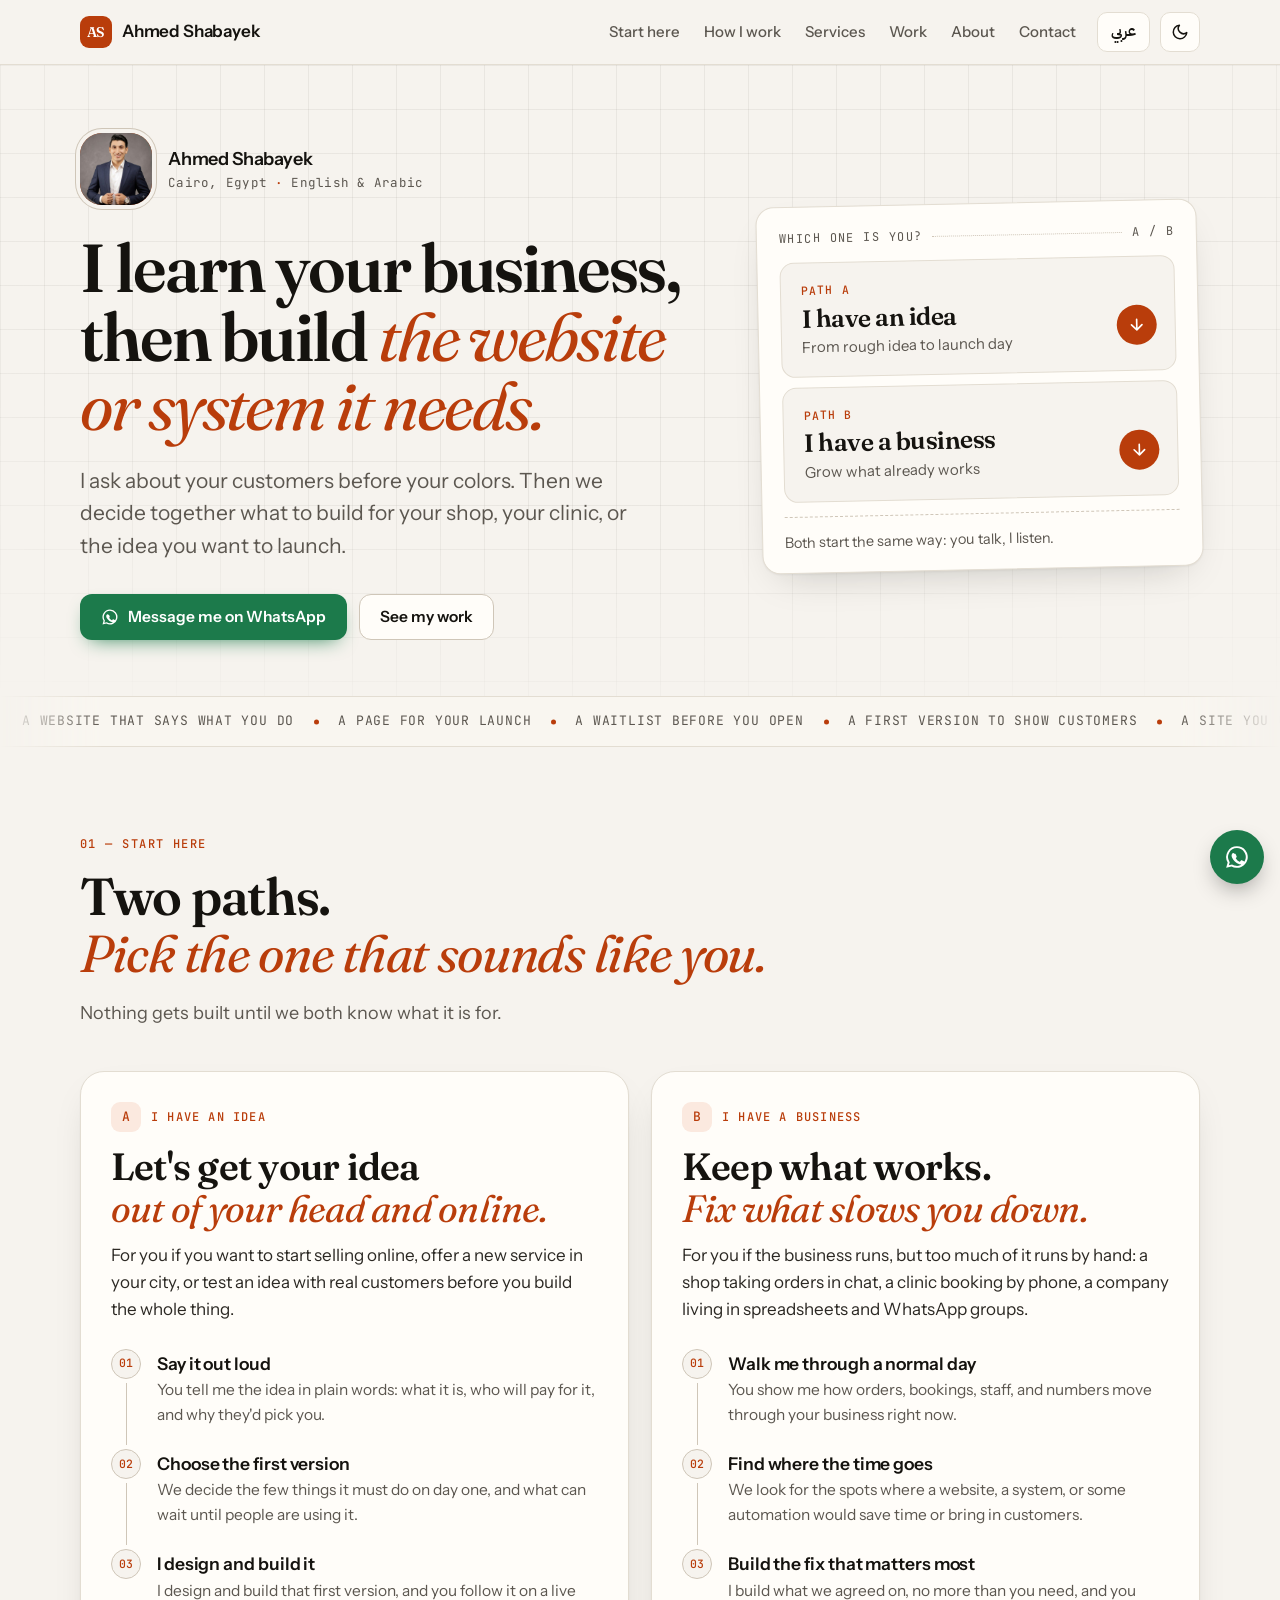
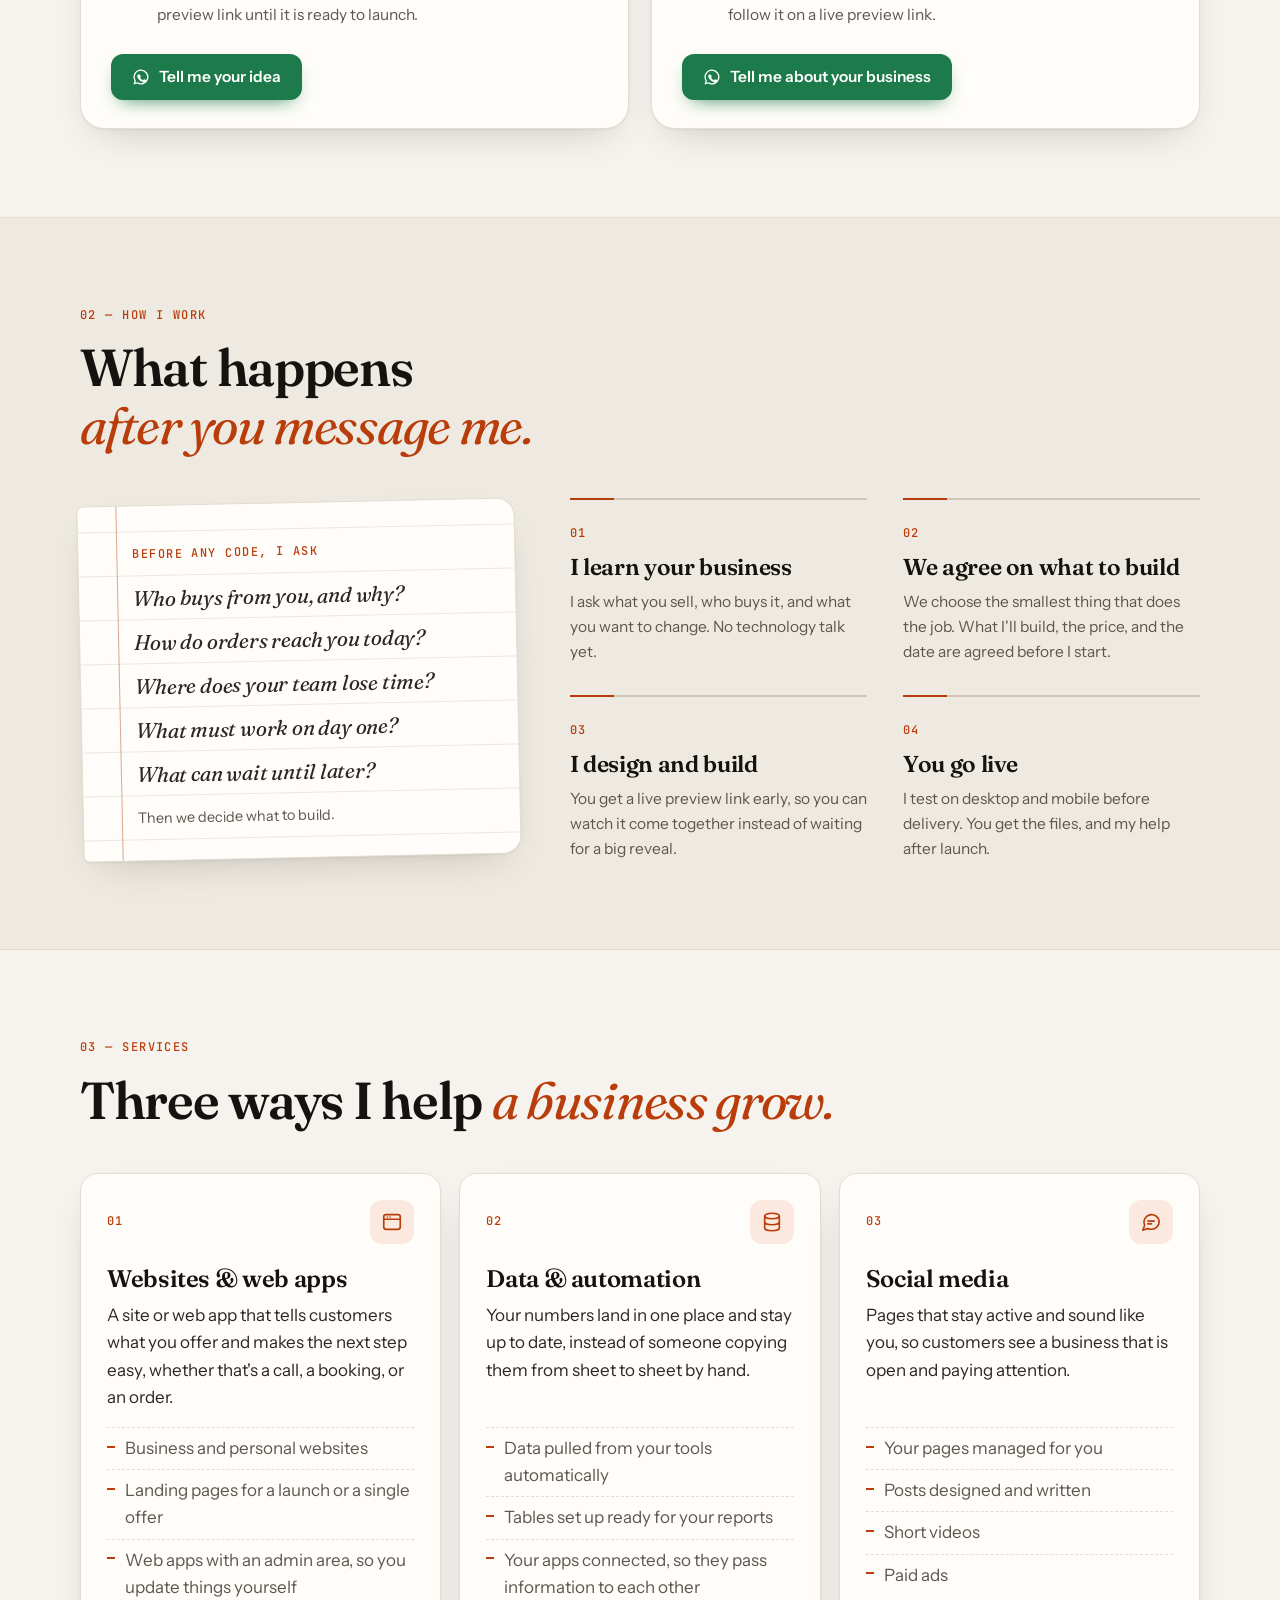
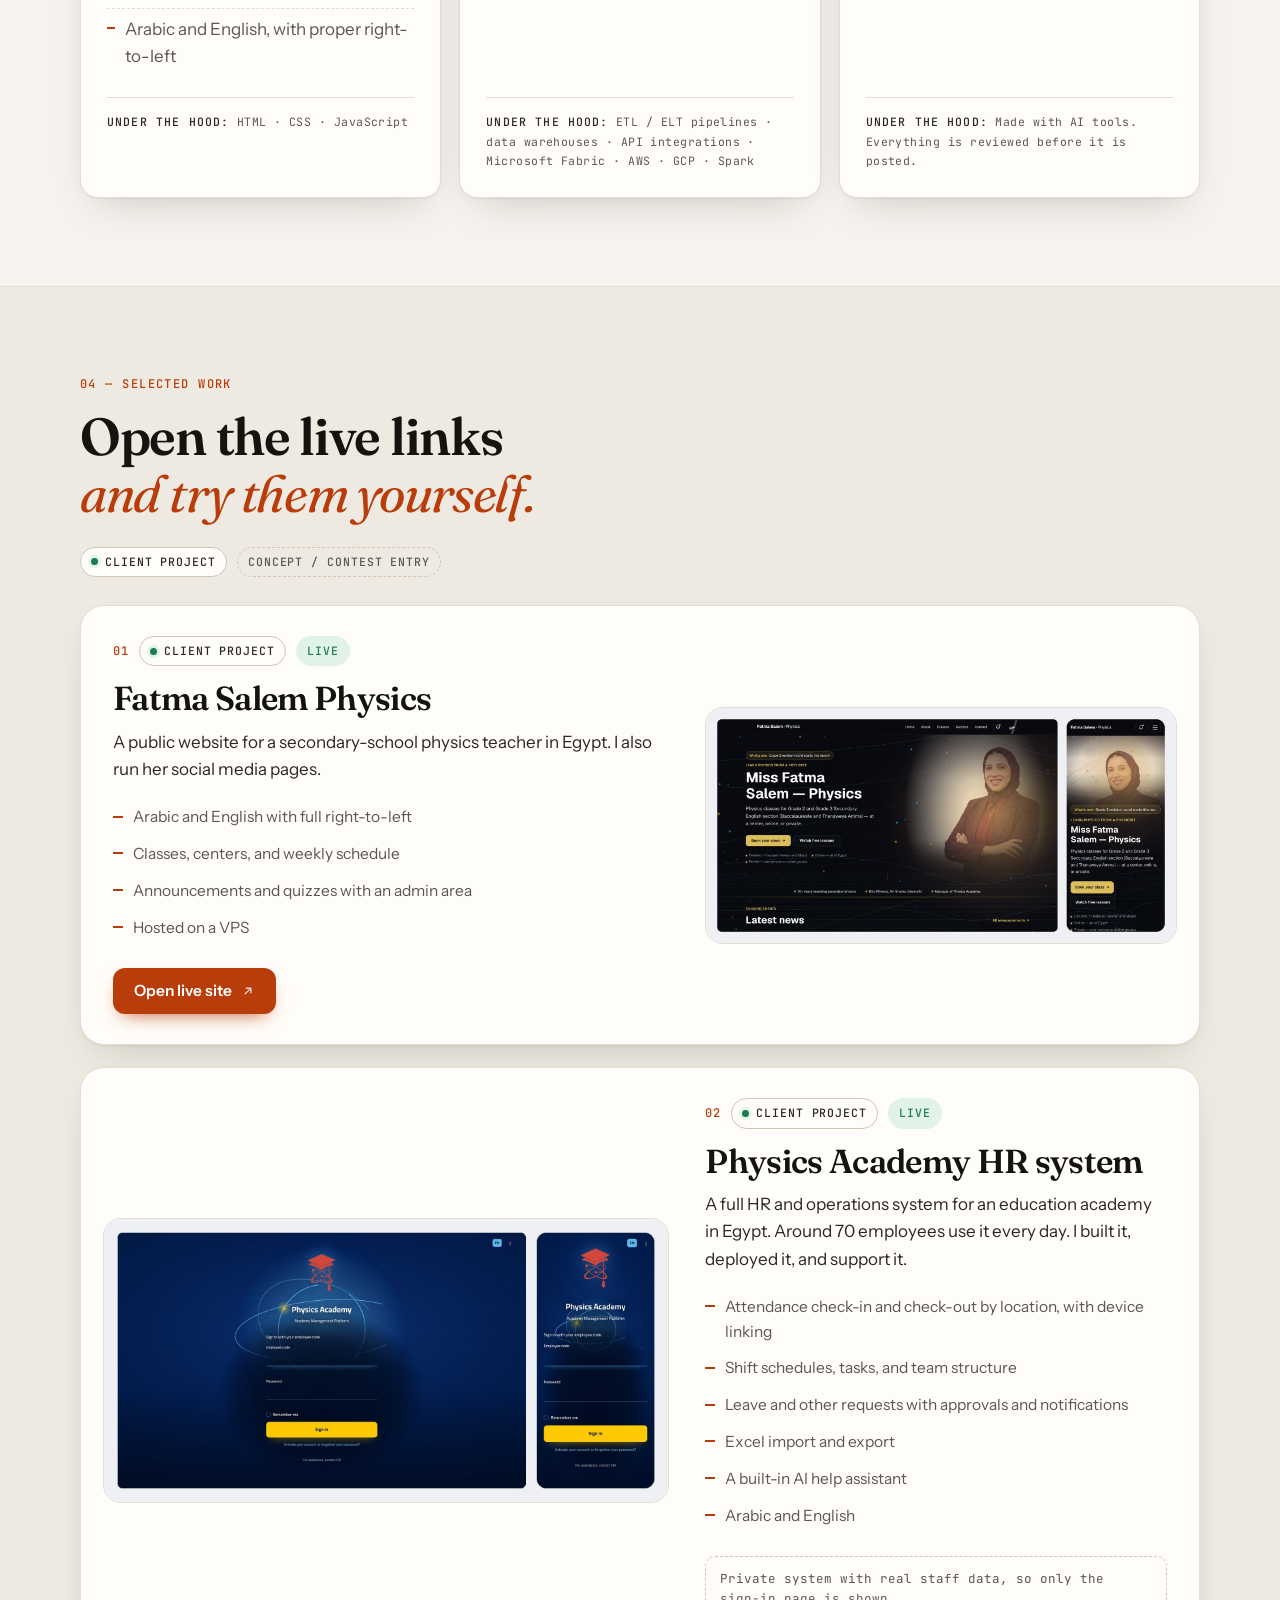
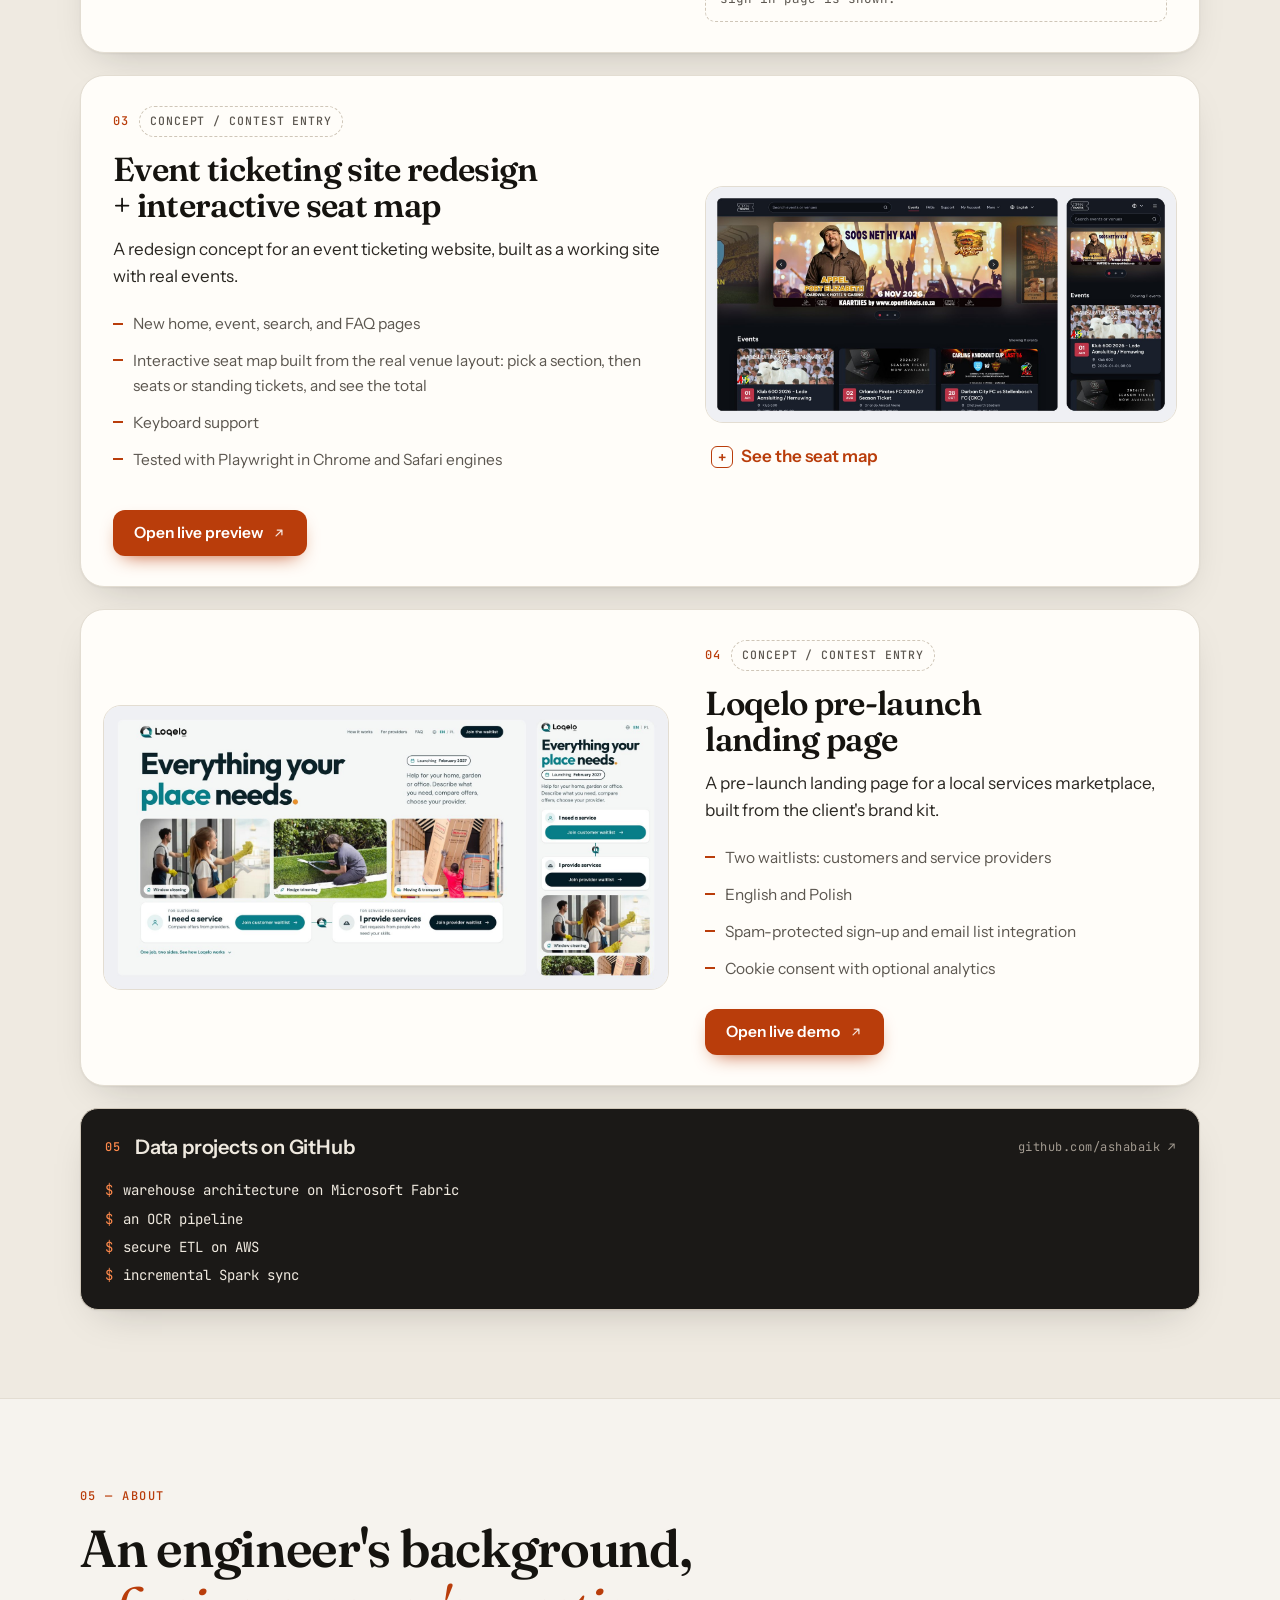
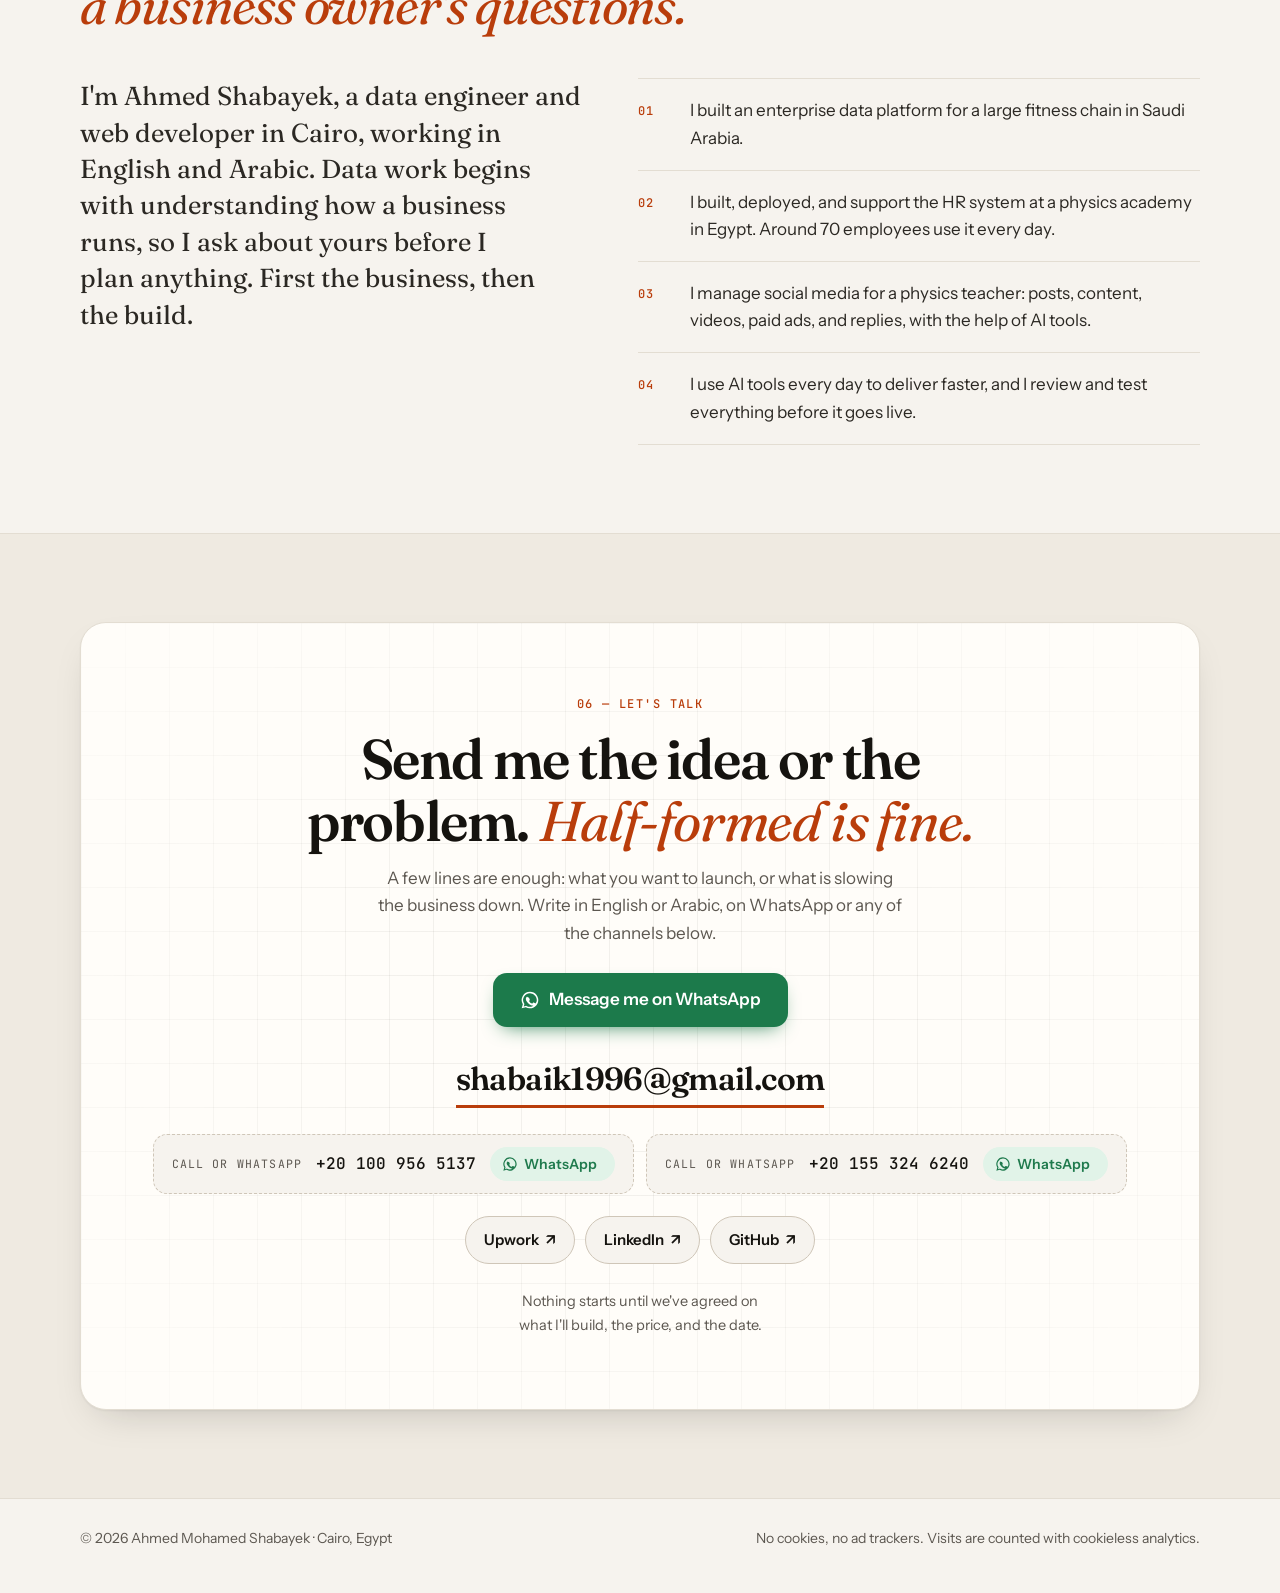
==== commit a6d05daf: "Reposition as business-first and add a native Arabic page - New positioning on the English page: lea" ====
--- a/index.html
+++ b/index.html
@@ -1,33 +1,46 @@
 <!doctype html>
-<html lang="en">
+<html lang="en" dir="ltr">
 <head>
 <meta charset="utf-8">
 <meta name="viewport" content="width=device-width, initial-scale=1">
-<title>Ahmed Shabayek — Data Engineer, Web Developer &amp; Social Media Manager</title>
-<meta name="description" content="Ahmed Shabayek, Cairo. I build data platforms, web apps, and automations, and I help small businesses grow online. Live projects you can open, in English and Arabic.">
+<title>Ahmed Shabayek | Websites &amp; systems that fit your business</title>
+<meta name="description" content="Have an idea, or a business that already runs? I learn how it works first, then design and build the website or system that fits it. Cairo. English and Arabic.">
 <link rel="canonical" href="https://ashabaik.github.io/">
+<link rel="alternate" hreflang="en" href="https://ashabaik.github.io/">
+<link rel="alternate" hreflang="ar" href="https://ashabaik.github.io/ar/">
+<link rel="alternate" hreflang="x-default" href="https://ashabaik.github.io/">
 <meta property="og:type" content="website">
+<meta property="og:site_name" content="Ahmed Shabayek">
 <meta property="og:url" content="https://ashabaik.github.io/">
-<meta property="og:title" content="Ahmed Shabayek — Data Engineer, Web Developer &amp; Social Media Manager">
-<meta property="og:description" content="I build data platforms, web apps, and automations, and I help small businesses grow online. Live projects you can open.">
-<meta property="og:image" content="https://ashabaik.github.io/images/tickets.jpg">
-<meta property="og:image:width" content="1658">
-<meta property="og:image:height" content="830">
+<meta property="og:title" content="Your business first. Then the website or system that fits it.">
+<meta property="og:description" content="Have an idea, or a business that already runs? I learn how it works first, then build what fits.">
+<meta property="og:image" content="https://ashabaik.github.io/images/og-en.jpg">
+<meta property="og:image:width" content="1200">
+<meta property="og:image:height" content="630">
+<meta property="og:image:alt" content="Ahmed Shabayek: I learn your business, then build the website or system it needs.">
 <meta property="og:locale" content="en_US">
+<meta property="og:locale:alternate" content="ar_AR">
 <meta name="twitter:card" content="summary_large_image">
-<meta name="twitter:title" content="Ahmed Shabayek — Data Engineer, Web Developer &amp; Social Media Manager">
-<meta name="twitter:description" content="I build data platforms, web apps, and automations, and I help small businesses grow online.">
-<meta name="twitter:image" content="https://ashabaik.github.io/images/tickets.jpg">
+<meta name="twitter:title" content="Your business first. Then the website or system that fits it.">
+<meta name="twitter:description" content="Have an idea, or a business that already runs? I learn how it works first, then build what fits.">
+<meta name="twitter:image" content="https://ashabaik.github.io/images/og-en.jpg">
 <meta name="theme-color" content="#f6f3ee" media="(prefers-color-scheme: light)">
 <meta name="theme-color" content="#121110" media="(prefers-color-scheme: dark)">
 <link rel="icon" href="favicon.svg" type="image/svg+xml">
+<link rel="icon" href="favicon.ico" sizes="32x32">
+<link rel="apple-touch-icon" href="apple-touch-icon.png">
 <link rel="preconnect" href="https://fonts.googleapis.com">
 <link rel="preconnect" href="https://fonts.gstatic.com" crossorigin>
 <link href="https://fonts.googleapis.com/css2?family=Fraunces:ital,opsz,wght@0,9..144,400;0,9..144,600;1,9..144,400&family=Instrument+Sans:wght@400;500;600&family=JetBrains+Mono:wght@400;500&display=swap" rel="stylesheet">
+<!-- Only the four letters of the language switch, in the Arabic page's typeface. -->
+<link href="https://fonts.googleapis.com/css2?family=IBM+Plex+Sans+Arabic:wght@600&text=%D8%B9%D8%B1%D8%A8%D9%8A&display=swap" rel="stylesheet">
 <link rel="stylesheet" href="styles.css">
 <script>
 /* Apply a saved theme before first paint to avoid a flash. */
 (function(){document.documentElement.classList.add('js');try{var t=localStorage.getItem('theme');if(t==='light'||t==='dark'){document.documentElement.setAttribute('data-theme',t);}}catch(e){}})();
+</script>
+<script type="application/ld+json">
+{"@context":"https://schema.org","@type":"Person","name":"Ahmed Shabayek","alternateName":"أحمد شبايك","url":"https://ashabaik.github.io/","image":"https://ashabaik.github.io/images/profile.jpg","email":"mailto:shabaik1996@gmail.com","address":{"@type":"PostalAddress","addressLocality":"Cairo","addressCountry":"EG"},"knowsLanguage":["en","ar"],"sameAs":["https://www.linkedin.com/in/ahmed-mohamed-280481273","https://github.com/ashabaik","https://www.upwork.com/freelancers/~01006d1c8f94fd8e82"]}
 </script>
 </head>
 <body>
@@ -45,14 +58,16 @@
         <span class="menu-label">Menu</span>
       </button>
       <ul id="nav-list" class="nav-list">
-        <li><a href="#about">About</a></li>
+        <li><a href="#paths">Start here</a></li>
+        <li><a href="#process">How I work</a></li>
         <li><a href="#services">Services</a></li>
         <li><a href="#work">Work</a></li>
-        <li><a href="#process">How I work</a></li>
+        <li><a href="#about">About</a></li>
         <li><a href="#contact">Contact</a></li>
       </ul>
     </nav>
-    <button class="theme-btn" type="button" aria-label="Switch to dark mode" title="Switch theme">
+    <a class="lang-switch" href="ar/" lang="ar" hreflang="ar" aria-label="العربية: النسخة العربية من الصفحة">عربي</a>
+    <button class="theme-btn" type="button" aria-label="Switch to dark mode" title="Switch theme" data-label-dark="Switch to dark mode" data-label-light="Switch to light mode">
       <svg class="icon-moon" width="18" height="18" viewBox="0 0 24 24" fill="none" stroke="currentColor" stroke-width="2" stroke-linecap="round" stroke-linejoin="round" aria-hidden="true"><path d="M21 12.8A9 9 0 1 1 11.2 3a7 7 0 0 0 9.8 9.8z"/></svg>
       <svg class="icon-sun" width="18" height="18" viewBox="0 0 24 24" fill="none" stroke="currentColor" stroke-width="2" stroke-linecap="round" stroke-linejoin="round" aria-hidden="true"><circle cx="12" cy="12" r="4"/><path d="M12 2v2M12 20v2M4.9 4.9l1.4 1.4M17.7 17.7l1.4 1.4M2 12h2M20 12h2M4.9 19.1l1.4-1.4M17.7 6.3l1.4-1.4"/></svg>
     </button>
@@ -74,106 +89,160 @@
             <p class="identity-meta"><span>Cairo, Egypt</span><span class="sep" aria-hidden="true">·</span><span>English &amp; Arabic</span></p>
           </div>
         </div>
-        <h1 class="hero-title reveal">Data Engineer, <em>Web Developer</em> &amp;&nbsp;Social Media Manager</h1>
-        <p class="hero-lead reveal">I build data platforms, web apps, and automations, and I help small businesses grow online.</p>
+        <h1 class="hero-title reveal">I learn your business, then build <em>the website or system it needs.</em></h1>
+        <p class="hero-lead reveal">I ask about your customers before your colors. Then we decide together what to build for your shop, your clinic, or the idea you want to launch.</p>
         <div class="btn-row reveal">
-          <a class="btn btn-primary" href="#work">See my work<svg width="16" height="16" viewBox="0 0 24 24" fill="none" stroke="currentColor" stroke-width="2.2" stroke-linecap="round" stroke-linejoin="round" aria-hidden="true"><path d="M12 5v14M5 12l7 7 7-7"/></svg></a>
-          <a class="btn btn-ghost" href="mailto:shabaik1996@gmail.com">Email me</a>
-        </div>
-      </div>
-
-      <aside class="index-card reveal" aria-label="Quick index">
-        <p class="index-head"><span>Index</span><span class="index-dots" aria-hidden="true"></span><span>2026</span></p>
-        <ol class="index-list">
-          <li><a href="#services"><span class="num">01</span><span>Websites &amp; web apps</span><span class="arrow" aria-hidden="true">→</span></a></li>
-          <li><a href="#services"><span class="num">02</span><span>Data &amp; automation</span><span class="arrow" aria-hidden="true">→</span></a></li>
-          <li><a href="#services"><span class="num">03</span><span>Social media</span><span class="arrow" aria-hidden="true">→</span></a></li>
-        </ol>
-        <dl class="index-facts">
-          <div><dt>Based in</dt><dd>Cairo, Egypt</dd></div>
-          <div><dt>Languages</dt><dd>English, Arabic</dd></div>
-          <div><dt>Stack</dt><dd>Microsoft Fabric, AWS, GCP, HTML, CSS, JS</dd></div>
-        </dl>
-      </aside>
-    </div>
-  </section>
-
-  <!-- RIBBON -->
-  <div class="ribbon" aria-label="Tools and technologies">
+          <a class="btn btn-wa" href="https://wa.me/201009565137" target="_blank" rel="noopener"><svg width="18" height="18" viewBox="0 0 24 24" fill="currentColor" aria-hidden="true"><path d="M12 2a10 10 0 0 0-8.6 15.1L2 22l5-1.3A10 10 0 1 0 12 2zm0 1.8a8.2 8.2 0 1 1-4.2 15.3l-.3-.2-3 .8.8-2.9-.2-.3A8.2 8.2 0 0 1 12 3.8zm-3.3 4.4c-.2 0-.5 0-.7.3-.3.3-1 1-1 2.4s1 2.8 1.2 3c.1.2 2 3.2 5 4.4 2.5 1 3 .8 3.5.7.6-.1 1.7-.7 2-1.4.2-.7.2-1.3.1-1.4l-.5-.3-1.9-.9c-.2-.1-.4-.1-.6.1l-.9 1.1c-.2.2-.3.2-.6.1a6.7 6.7 0 0 1-3.3-2.9c-.3-.4.2-.4.7-1.4.1-.2 0-.4 0-.5l-.9-2.1c-.2-.5-.4-.5-.6-.5h-.5z"/></svg>Message me on WhatsApp<span class="sr-only"> (opens in a new tab)</span></a>
+          <a class="btn btn-ghost" href="#work">See my work</a>
+        </div>
+      </div>
+
+      <!-- The two audiences. Each choice jumps to its own path below. -->
+      <nav class="chooser reveal" aria-label="Choose your starting point">
+        <p class="chooser-head"><span>Which one is you?</span><span class="index-dots" aria-hidden="true"></span><span aria-hidden="true">A / B</span></p>
+        <a class="path-pick" href="#idea">
+          <span class="path-pick-tag">Path A</span>
+          <span class="path-pick-title">I have an idea</span>
+          <span class="path-pick-sub">From rough idea to launch day</span>
+          <span class="path-pick-go" aria-hidden="true"><svg width="18" height="18" viewBox="0 0 24 24" fill="none" stroke="currentColor" stroke-width="2.2" stroke-linecap="round" stroke-linejoin="round"><path d="M12 5v14M5 12l7 7 7-7"/></svg></span>
+        </a>
+        <a class="path-pick" href="#business">
+          <span class="path-pick-tag">Path B</span>
+          <span class="path-pick-title">I have a business</span>
+          <span class="path-pick-sub">Grow what already works</span>
+          <span class="path-pick-go" aria-hidden="true"><svg width="18" height="18" viewBox="0 0 24 24" fill="none" stroke="currentColor" stroke-width="2.2" stroke-linecap="round" stroke-linejoin="round"><path d="M12 5v14M5 12l7 7 7-7"/></svg></span>
+        </a>
+        <p class="chooser-foot">Both start the same way: you talk, I listen.</p>
+      </nav>
+    </div>
+  </section>
+
+  <!-- RIBBON: what gets built, in owners' words -->
+  <div class="ribbon" aria-label="What I build for a business">
     <ul class="ribbon-track">
-      <li>Microsoft Fabric</li><li>AWS</li><li>GCP</li><li>ETL / ELT</li><li>Data warehouses</li><li>API integrations</li><li>HTML</li><li>CSS</li><li>JavaScript</li><li>Arabic &amp; English RTL</li><li>Playwright</li><li>Spark</li><li>AI tools</li><li>Paid ads</li>
+      <li>A website that says what you do</li><li>A page for your launch</li><li>A waitlist before you open</li><li>A first version to show customers</li><li>A site you update yourself</li><li>Arabic and English, done properly</li><li>A system instead of spreadsheets</li><li>Tools that talk to each other</li><li>Reports that fill themselves in</li><li>Less copy and paste</li><li>A social page that stays active</li><li>Posts, short videos, and paid ads</li>
     </ul>
     <ul class="ribbon-track" aria-hidden="true">
-      <li>Microsoft Fabric</li><li>AWS</li><li>GCP</li><li>ETL / ELT</li><li>Data warehouses</li><li>API integrations</li><li>HTML</li><li>CSS</li><li>JavaScript</li><li>Arabic &amp; English RTL</li><li>Playwright</li><li>Spark</li><li>AI tools</li><li>Paid ads</li>
+      <li>A website that says what you do</li><li>A page for your launch</li><li>A waitlist before you open</li><li>A first version to show customers</li><li>A site you update yourself</li><li>Arabic and English, done properly</li><li>A system instead of spreadsheets</li><li>Tools that talk to each other</li><li>Reports that fill themselves in</li><li>Less copy and paste</li><li>A social page that stays active</li><li>Posts, short videos, and paid ads</li>
     </ul>
   </div>
 
-  <!-- ABOUT -->
-  <section class="section" id="about">
+  <!-- TWO PATHS -->
+  <section class="section" id="paths">
     <div class="wrap">
       <div class="section-head reveal">
-        <p class="eyebrow">01 — About</p>
-        <h2>Pipelines by day, pages by night, <em>and the posts in between.</em></h2>
-      </div>
-      <div class="about-grid">
-        <p class="about-lead reveal">I'm a data engineer and web developer. I build data pipelines and warehouses on Microsoft Fabric, AWS, and GCP, and I build websites and web apps with HTML, CSS, and JavaScript.</p>
-        <ul class="fact-list">
-          <li class="reveal"><span class="num">01</span><p>Built an enterprise data platform for a large fitness chain in Saudi Arabia.</p></li>
-          <li class="reveal"><span class="num">02</span><p>Built and run the HR system that a physics academy uses every day.</p></li>
-          <li class="reveal"><span class="num">03</span><p>Manage social media for a physics teacher: posts, content, videos, paid ads, and replies, using AI tools.</p></li>
-          <li class="reveal"><span class="num">04</span><p>Use AI tools daily to deliver faster, and review and test everything before it goes live.</p></li>
-        </ul>
+        <p class="eyebrow">01 — Start here</p>
+        <h2>Two paths. <em>Pick the one that sounds like you.</em></h2>
+        <p class="section-intro">Nothing gets built until we both know what it is for.</p>
+      </div>
+      <div class="path-grid">
+        <article class="path reveal" id="idea">
+          <p class="path-tag"><span class="path-letter" aria-hidden="true">A</span>I have an idea</p>
+          <h3>Let's get your idea <em>out of your head and online.</em></h3>
+          <p class="path-for">For you if you want to start selling online, offer a new service in your city, or test an idea with real customers before you build the whole thing.</p>
+          <ol class="path-steps">
+            <li><h4>Say it out loud</h4><p>You tell me the idea in plain words: what it is, who will pay for it, and why they'd pick you.</p></li>
+            <li><h4>Choose the first version</h4><p>We decide the few things it must do on day one, and what can wait until people are using it.</p></li>
+            <li><h4>I design and build it</h4><p>I design and build that first version, and you follow it on a live preview link until it is ready to launch.</p></li>
+          </ol>
+          <a class="btn btn-wa" href="https://wa.me/201009565137?text=Hi%20Ahmed%2C%20I%20have%20an%20idea%20I%20want%20to%20launch.%20Can%20we%20talk%20it%20through%3F" target="_blank" rel="noopener"><svg width="18" height="18" viewBox="0 0 24 24" fill="currentColor" aria-hidden="true"><path d="M12 2a10 10 0 0 0-8.6 15.1L2 22l5-1.3A10 10 0 1 0 12 2zm0 1.8a8.2 8.2 0 1 1-4.2 15.3l-.3-.2-3 .8.8-2.9-.2-.3A8.2 8.2 0 0 1 12 3.8zm-3.3 4.4c-.2 0-.5 0-.7.3-.3.3-1 1-1 2.4s1 2.8 1.2 3c.1.2 2 3.2 5 4.4 2.5 1 3 .8 3.5.7.6-.1 1.7-.7 2-1.4.2-.7.2-1.3.1-1.4l-.5-.3-1.9-.9c-.2-.1-.4-.1-.6.1l-.9 1.1c-.2.2-.3.2-.6.1a6.7 6.7 0 0 1-3.3-2.9c-.3-.4.2-.4.7-1.4.1-.2 0-.4 0-.5l-.9-2.1c-.2-.5-.4-.5-.6-.5h-.5z"/></svg>Tell me your idea<span class="sr-only"> (opens WhatsApp in a new tab)</span></a>
+        </article>
+        <article class="path reveal" id="business">
+          <p class="path-tag"><span class="path-letter" aria-hidden="true">B</span>I have a business</p>
+          <h3>Keep what works. <em>Fix what slows you down.</em></h3>
+          <p class="path-for">For you if the business runs, but too much of it runs by hand: a shop taking orders in chat, a clinic booking by phone, a company living in spreadsheets and WhatsApp groups.</p>
+          <ol class="path-steps">
+            <li><h4>Walk me through a normal day</h4><p>You show me how orders, bookings, staff, and numbers move through your business right now.</p></li>
+            <li><h4>Find where the time goes</h4><p>We look for the spots where a website, a system, or some automation would save time or bring in customers.</p></li>
+            <li><h4>Build the fix that matters most</h4><p>I build what we agreed on, no more than you need, and you follow it on a live preview link.</p></li>
+          </ol>
+          <a class="btn btn-wa" href="https://wa.me/201009565137?text=Hi%20Ahmed%2C%20I%20run%20a%20business%20and%20I%20want%20to%20see%20where%20a%20website%20or%20a%20system%20could%20help.%20Can%20we%20talk%3F" target="_blank" rel="noopener"><svg width="18" height="18" viewBox="0 0 24 24" fill="currentColor" aria-hidden="true"><path d="M12 2a10 10 0 0 0-8.6 15.1L2 22l5-1.3A10 10 0 1 0 12 2zm0 1.8a8.2 8.2 0 1 1-4.2 15.3l-.3-.2-3 .8.8-2.9-.2-.3A8.2 8.2 0 0 1 12 3.8zm-3.3 4.4c-.2 0-.5 0-.7.3-.3.3-1 1-1 2.4s1 2.8 1.2 3c.1.2 2 3.2 5 4.4 2.5 1 3 .8 3.5.7.6-.1 1.7-.7 2-1.4.2-.7.2-1.3.1-1.4l-.5-.3-1.9-.9c-.2-.1-.4-.1-.6.1l-.9 1.1c-.2.2-.3.2-.6.1a6.7 6.7 0 0 1-3.3-2.9c-.3-.4.2-.4.7-1.4.1-.2 0-.4 0-.5l-.9-2.1c-.2-.5-.4-.5-.6-.5h-.5z"/></svg>Tell me about your business<span class="sr-only"> (opens WhatsApp in a new tab)</span></a>
+        </article>
+      </div>
+    </div>
+  </section>
+
+  <!-- PROCESS -->
+  <section class="section section-alt" id="process">
+    <div class="wrap">
+      <div class="section-head reveal">
+        <p class="eyebrow">02 — How I work</p>
+        <h2>What happens <em>after you message me.</em></h2>
+      </div>
+      <div class="process-grid">
+        <aside class="notebook reveal" aria-label="Questions I ask before any code">
+          <p class="notebook-head">Before any code, I ask</p>
+          <ul>
+            <li>Who buys from you, and why?</li>
+            <li>How do orders reach you today?</li>
+            <li>Where does your team lose time?</li>
+            <li>What must work on day one?</li>
+            <li>What can wait until later?</li>
+          </ul>
+          <p class="notebook-foot">Then we decide what to build.</p>
+        </aside>
+        <ol class="steps">
+          <li class="step reveal"><span class="num">01</span><h3>I learn your business</h3><p>I ask what you sell, who buys it, and what you want to change. No technology talk yet.</p></li>
+          <li class="step reveal"><span class="num">02</span><h3>We agree on what to build</h3><p>We choose the smallest thing that does the job. What I'll build, the price, and the date are agreed before I start.</p></li>
+          <li class="step reveal"><span class="num">03</span><h3>I design and build</h3><p>You get a live preview link early, so you can watch it come together instead of waiting for a big reveal.</p></li>
+          <li class="step reveal"><span class="num">04</span><h3>You go live</h3><p>I test on desktop and mobile before delivery. You get the files, and my help after launch.</p></li>
+        </ol>
       </div>
     </div>
   </section>
 
   <!-- SERVICES -->
-  <section class="section section-alt" id="services">
+  <section class="section" id="services">
     <div class="wrap">
       <div class="section-head reveal">
-        <p class="eyebrow">02 — Services</p>
-        <h2>What I can do for you</h2>
+        <p class="eyebrow">03 — Services</p>
+        <h2>Three ways I help <em>a business grow.</em></h2>
       </div>
       <div class="service-grid">
         <article class="service reveal">
           <div class="service-top"><span class="num">01</span><span class="service-icon" aria-hidden="true"><svg width="22" height="22" viewBox="0 0 24 24" fill="none" stroke="currentColor" stroke-width="1.8" stroke-linecap="round" stroke-linejoin="round"><rect x="3" y="4" width="18" height="16" rx="2.5"/><path d="M3 9h18M7 6.5h.01M10 6.5h.01"/></svg></span></div>
           <h3>Websites &amp; web apps</h3>
+          <p class="service-outcome">A site or web app that tells customers what you offer and makes the next step easy, whether that's a call, a booking, or an order.</p>
           <ul>
             <li>Business and personal websites</li>
-            <li>Landing pages</li>
-            <li>Web apps with an admin area</li>
-            <li>Arabic and English with right-to-left</li>
-          </ul>
+            <li>Landing pages for a launch or a single offer</li>
+            <li>Web apps with an admin area, so you update things yourself</li>
+            <li>Arabic and English, with proper right-to-left</li>
+          </ul>
+          <p class="service-tools"><b>Under the hood:</b> HTML · CSS · JavaScript</p>
         </article>
         <article class="service reveal">
           <div class="service-top"><span class="num">02</span><span class="service-icon" aria-hidden="true"><svg width="22" height="22" viewBox="0 0 24 24" fill="none" stroke="currentColor" stroke-width="1.8" stroke-linecap="round" stroke-linejoin="round"><ellipse cx="12" cy="5.5" rx="8" ry="3"/><path d="M4 5.5v6.5c0 1.7 3.6 3 8 3s8-1.3 8-3V5.5M4 12v6.5c0 1.7 3.6 3 8 3s8-1.3 8-3V12"/></svg></span></div>
           <h3>Data &amp; automation</h3>
+          <p class="service-outcome">Your numbers land in one place and stay up to date, instead of someone copying them from sheet to sheet by hand.</p>
           <ul>
-            <li>ETL / ELT pipelines</li>
-            <li>Data warehouses and reporting tables</li>
-            <li>API integrations</li>
-            <li>Microsoft Fabric, AWS, GCP</li>
-          </ul>
+            <li>Data pulled from your tools automatically</li>
+            <li>Tables set up ready for your reports</li>
+            <li>Your apps connected, so they pass information to each other</li>
+          </ul>
+          <p class="service-tools"><b>Under the hood:</b> ETL / ELT pipelines · data warehouses · API integrations · Microsoft Fabric · AWS · GCP · Spark</p>
         </article>
         <article class="service reveal">
           <div class="service-top"><span class="num">03</span><span class="service-icon" aria-hidden="true"><svg width="22" height="22" viewBox="0 0 24 24" fill="none" stroke="currentColor" stroke-width="1.8" stroke-linecap="round" stroke-linejoin="round"><path d="M21 11.5a8.4 8.4 0 0 1-9 8.4 8.5 8.5 0 0 1-3.8-.9L3 21l2-5.2A8.4 8.4 0 1 1 21 11.5z"/><path d="M8.5 11h7M8.5 14h4"/></svg></span></div>
           <h3>Social media</h3>
+          <p class="service-outcome">Pages that stay active and sound like you, so customers see a business that is open and paying attention.</p>
           <ul>
-            <li>Page management</li>
-            <li>Post design and content writing</li>
+            <li>Your pages managed for you</li>
+            <li>Posts designed and written</li>
             <li>Short videos</li>
-            <li>Paid ads, made with AI tools</li>
-          </ul>
+            <li>Paid ads</li>
+          </ul>
+          <p class="service-tools"><b>Under the hood:</b> Made with AI tools. Everything is reviewed before it is posted.</p>
         </article>
       </div>
     </div>
   </section>
 
   <!-- WORK -->
-  <section class="section" id="work">
+  <section class="section section-alt" id="work">
     <div class="wrap">
       <div class="section-head reveal">
-        <p class="eyebrow">03 — Selected work</p>
+        <p class="eyebrow">04 — Selected work</p>
         <h2>Open the live links <em>and try them yourself.</em></h2>
       </div>
 
@@ -182,12 +251,23 @@
         <span class="badge badge-concept">Concept / contest entry</span>
       </div>
 
+      <!--
+        PROJECTS. To add a project, copy one whole <article class="case reveal"> ... </article> block
+        and paste it where you want it in the list (before the GitHub card).
+        Nothing else to edit: the number (01, 02, ...) and the left/right alternation are automatic.
+        Do the same in ar/index.html, with the image path starting with ../images/
+        Badges: "Client project" + "Live"  ->  <span class="badge badge-client"><span class="dot" aria-hidden="true"></span>Client project</span><span class="badge badge-live">Live</span>
+                "Concept / contest entry"  ->  <span class="badge badge-concept">Concept / contest entry</span>
+      -->
+      <div class="work-list">
+
+      <!-- ===== PROJECT: Fatma Salem Physics ===== -->
       <article class="case reveal">
         <figure class="case-media">
           <img src="images/fatma.jpg" alt="Fatma Salem Physics website, English version, shown on a desktop screen and a phone" width="1658" height="830" loading="lazy" decoding="async">
         </figure>
         <div class="case-body">
-          <p class="case-meta"><span class="num">01</span><span class="badge badge-client"><span class="dot" aria-hidden="true"></span>Client project</span><span class="badge badge-live">Live</span></p>
+          <p class="case-meta"><span class="num project-num"></span><span class="badge badge-client"><span class="dot" aria-hidden="true"></span>Client project</span><span class="badge badge-live">Live</span></p>
           <h3>Fatma Salem Physics</h3>
           <p class="case-desc">A public website for a secondary-school physics teacher in Egypt. I also run her social media pages.</p>
           <ul class="case-list">
@@ -199,13 +279,15 @@
           <a class="btn btn-primary" href="https://fatma.physicsacademy.cloud/en" target="_blank" rel="noopener">Open live site<svg class="ext" width="14" height="14" viewBox="0 0 24 24" fill="none" stroke="currentColor" stroke-width="2.2" stroke-linecap="round" stroke-linejoin="round" aria-hidden="true"><path d="M7 17L17 7M9 7h8v8"/></svg><span class="sr-only">(opens in a new tab)</span></a>
         </div>
       </article>
-
+      <!-- ===== END PROJECT ===== -->
+
+      <!-- ===== PROJECT: Physics Academy HR system ===== -->
       <article class="case reveal">
         <figure class="case-media">
           <img src="images/hr.jpg" alt="Physics Academy HR system sign-in page shown on a desktop screen and a phone" width="1658" height="830" loading="lazy" decoding="async">
         </figure>
         <div class="case-body">
-          <p class="case-meta"><span class="num">02</span><span class="badge badge-client"><span class="dot" aria-hidden="true"></span>Client project</span><span class="badge badge-live">Live</span></p>
+          <p class="case-meta"><span class="num project-num"></span><span class="badge badge-client"><span class="dot" aria-hidden="true"></span>Client project</span><span class="badge badge-live">Live</span></p>
           <h3>Physics Academy HR system</h3>
           <p class="case-desc">A full HR and operations system for an education academy in Egypt. Around 70 employees use it every day. I built it, deployed it, and support it.</p>
           <ul class="case-list">
@@ -219,7 +301,9 @@
           <p class="case-note">Private system with real staff data, so only the sign-in page is shown.</p>
         </div>
       </article>
-
+      <!-- ===== END PROJECT ===== -->
+
+      <!-- ===== PROJECT: Event ticketing site redesign ===== -->
       <article class="case reveal">
         <div class="case-media-col">
           <figure class="case-media">
@@ -233,7 +317,7 @@
           </details>
         </div>
         <div class="case-body">
-          <p class="case-meta"><span class="num">03</span><span class="badge badge-concept">Concept / contest entry</span></p>
+          <p class="case-meta"><span class="num project-num"></span><span class="badge badge-concept">Concept / contest entry</span></p>
           <h3>Event ticketing site redesign + interactive seat map</h3>
           <p class="case-desc">A redesign concept for an event ticketing website, built as a working site with real events.</p>
           <ul class="case-list">
@@ -247,13 +331,15 @@
           </div>
         </div>
       </article>
-
+      <!-- ===== END PROJECT ===== -->
+
+      <!-- ===== PROJECT: Loqelo pre-launch landing page ===== -->
       <article class="case reveal">
         <figure class="case-media">
           <img src="images/loqelo.jpg" alt="Loqelo pre-launch landing page shown on a desktop screen and a phone" width="1658" height="830" loading="lazy" decoding="async">
         </figure>
         <div class="case-body">
-          <p class="case-meta"><span class="num">04</span><span class="badge badge-concept">Concept / contest entry</span></p>
+          <p class="case-meta"><span class="num project-num"></span><span class="badge badge-concept">Concept / contest entry</span></p>
           <h3>Loqelo pre-launch landing page</h3>
           <p class="case-desc">A pre-launch landing page for a local services marketplace, built from the client's brand kit.</p>
           <ul class="case-list">
@@ -265,9 +351,11 @@
           <a class="btn btn-primary" href="https://loqelo-prelaunch.pages.dev" target="_blank" rel="noopener">Open live demo<svg class="ext" width="14" height="14" viewBox="0 0 24 24" fill="none" stroke="currentColor" stroke-width="2.2" stroke-linecap="round" stroke-linejoin="round" aria-hidden="true"><path d="M7 17L17 7M9 7h8v8"/></svg><span class="sr-only">(opens in a new tab)</span></a>
         </div>
       </article>
-
+      <!-- ===== END PROJECT ===== -->
+
+      <!-- GitHub card: keep it last. -->
       <a class="repo-card reveal" href="https://github.com/ashabaik" target="_blank" rel="noopener">
-        <span class="repo-head"><span class="num">05</span><span class="repo-title">Data projects on GitHub</span><span class="repo-ext" aria-hidden="true">github.com/ashabaik ↗</span></span>
+        <span class="repo-head"><span class="num project-num"></span><span class="repo-title">Data projects on GitHub</span><span class="repo-ext" aria-hidden="true">github.com/ashabaik ↗</span></span>
         <span class="repo-list">
           <span class="repo-line"><span class="prompt" aria-hidden="true">$</span>warehouse architecture on Microsoft Fabric</span>
           <span class="repo-line"><span class="prompt" aria-hidden="true">$</span>an OCR pipeline</span>
@@ -276,44 +364,52 @@
         </span>
         <span class="sr-only">(opens in a new tab)</span>
       </a>
-    </div>
-  </section>
-
-  <!-- PROCESS -->
-  <section class="section section-alt" id="process">
+
+      </div>
+    </div>
+  </section>
+
+  <!-- ABOUT -->
+  <section class="section" id="about">
     <div class="wrap">
       <div class="section-head reveal">
-        <p class="eyebrow">04 — How I work</p>
-        <h2>Four steps, <em>no surprises.</em></h2>
-      </div>
-      <ol class="steps">
-        <li class="step reveal"><span class="num">01</span><h3>Agree on scope first</h3><p>We agree on scope, price, and date before I start.</p></li>
-        <li class="step reveal"><span class="num">02</span><h3>Early live preview</h3><p>You get a live preview link early, so you can see progress.</p></li>
-        <li class="step reveal"><span class="num">03</span><h3>Test everywhere</h3><p>I test on desktop and mobile before delivery.</p></li>
-        <li class="step reveal"><span class="num">04</span><h3>Deliver and support</h3><p>You get the files, and help after launch.</p></li>
-      </ol>
+        <p class="eyebrow">05 — About</p>
+        <h2>An engineer's background, <em>a business owner's questions.</em></h2>
+      </div>
+      <div class="about-grid">
+        <p class="about-lead reveal">I'm Ahmed Shabayek, a data engineer and web developer in Cairo, working in English and Arabic. Data work begins with understanding how a business runs, so I ask about yours before I plan anything. First the business, then the build.</p>
+        <ul class="fact-list">
+          <li class="reveal"><span class="num">01</span><p>I built an enterprise data platform for a large fitness chain in Saudi Arabia.</p></li>
+          <li class="reveal"><span class="num">02</span><p>I built, deployed, and support the HR system at a physics academy in Egypt. Around 70 employees use it every day.</p></li>
+          <li class="reveal"><span class="num">03</span><p>I manage social media for a physics teacher: posts, content, videos, paid ads, and replies, with the help of AI tools.</p></li>
+          <li class="reveal"><span class="num">04</span><p>I use AI tools every day to deliver faster, and I review and test everything before it goes live.</p></li>
+        </ul>
+      </div>
     </div>
   </section>
 
   <!-- CONTACT -->
-  <section class="section" id="contact">
+  <section class="section section-alt" id="contact">
     <div class="wrap">
       <div class="contact reveal">
-        <p class="eyebrow">05 — Contact</p>
-        <h2>Have a project in mind?</h2>
-        <p class="contact-lead">Send me a short message about what you need. I work in English and Arabic.</p>
-        <a class="contact-email" href="mailto:shabaik1996@gmail.com">shabaik1996@gmail.com</a>
+        <p class="eyebrow">06 — Let's talk</p>
+        <h2>Send me the idea or the problem. <em>Half-formed is fine.</em></h2>
+        <p class="contact-lead">A few lines are enough: what you want to launch, or what is slowing the business down. Write in English or Arabic, on WhatsApp or any of the channels below.</p>
+        <div class="contact-cta">
+          <a class="btn btn-wa btn-lg" href="https://wa.me/201009565137" target="_blank" rel="noopener"><svg width="20" height="20" viewBox="0 0 24 24" fill="currentColor" aria-hidden="true"><path d="M12 2a10 10 0 0 0-8.6 15.1L2 22l5-1.3A10 10 0 1 0 12 2zm0 1.8a8.2 8.2 0 1 1-4.2 15.3l-.3-.2-3 .8.8-2.9-.2-.3A8.2 8.2 0 0 1 12 3.8zm-3.3 4.4c-.2 0-.5 0-.7.3-.3.3-1 1-1 2.4s1 2.8 1.2 3c.1.2 2 3.2 5 4.4 2.5 1 3 .8 3.5.7.6-.1 1.7-.7 2-1.4.2-.7.2-1.3.1-1.4l-.5-.3-1.9-.9c-.2-.1-.4-.1-.6.1l-.9 1.1c-.2.2-.3.2-.6.1a6.7 6.7 0 0 1-3.3-2.9c-.3-.4.2-.4.7-1.4.1-.2 0-.4 0-.5l-.9-2.1c-.2-.5-.4-.5-.6-.5h-.5z"/></svg>Message me on WhatsApp<span class="sr-only"> (opens in a new tab)</span></a>
+        </div>
+        <a class="contact-email ltr" href="mailto:shabaik1996@gmail.com">shabaik1996@gmail.com</a>
         <ul class="contact-phones" aria-label="Phone numbers">
           <li>
             <span class="phone-label">Call or WhatsApp</span>
-            <a class="phone-number" href="tel:+201009565137">+20 100 956 5137</a>
+            <a class="phone-number ltr" href="tel:+201009565137">+20 100 956 5137</a>
             <a class="phone-wa" href="https://wa.me/201009565137" target="_blank" rel="noopener">
               <svg width="16" height="16" viewBox="0 0 24 24" fill="currentColor" aria-hidden="true"><path d="M12 2a10 10 0 0 0-8.6 15.1L2 22l5-1.3A10 10 0 1 0 12 2zm0 1.8a8.2 8.2 0 1 1-4.2 15.3l-.3-.2-3 .8.8-2.9-.2-.3A8.2 8.2 0 0 1 12 3.8zm-3.3 4.4c-.2 0-.5 0-.7.3-.3.3-1 1-1 2.4s1 2.8 1.2 3c.1.2 2 3.2 5 4.4 2.5 1 3 .8 3.5.7.6-.1 1.7-.7 2-1.4.2-.7.2-1.3.1-1.4l-.5-.3-1.9-.9c-.2-.1-.4-.1-.6.1l-.9 1.1c-.2.2-.3.2-.6.1a6.7 6.7 0 0 1-3.3-2.9c-.3-.4.2-.4.7-1.4.1-.2 0-.4 0-.5l-.9-2.1c-.2-.5-.4-.5-.6-.5h-.5z"/></svg>WhatsApp<span class="sr-only"> (opens in a new tab)</span>
             </a>
           </li>
           <li>
             <span class="phone-label">Call or WhatsApp</span>
-            <a class="phone-number" href="tel:+201553246240">+20 155 324 6240</a>
+            <a class="phone-number ltr" href="tel:+201553246240">+20 155 324 6240</a>
             <a class="phone-wa" href="https://wa.me/201553246240" target="_blank" rel="noopener">
               <svg width="16" height="16" viewBox="0 0 24 24" fill="currentColor" aria-hidden="true"><path d="M12 2a10 10 0 0 0-8.6 15.1L2 22l5-1.3A10 10 0 1 0 12 2zm0 1.8a8.2 8.2 0 1 1-4.2 15.3l-.3-.2-3 .8.8-2.9-.2-.3A8.2 8.2 0 0 1 12 3.8zm-3.3 4.4c-.2 0-.5 0-.7.3-.3.3-1 1-1 2.4s1 2.8 1.2 3c.1.2 2 3.2 5 4.4 2.5 1 3 .8 3.5.7.6-.1 1.7-.7 2-1.4.2-.7.2-1.3.1-1.4l-.5-.3-1.9-.9c-.2-.1-.4-.1-.6.1l-.9 1.1c-.2.2-.3.2-.6.1a6.7 6.7 0 0 1-3.3-2.9c-.3-.4.2-.4.7-1.4.1-.2 0-.4 0-.5l-.9-2.1c-.2-.5-.4-.5-.6-.5h-.5z"/></svg>WhatsApp<span class="sr-only"> (opens in a new tab)</span>
             </a>
@@ -324,6 +420,7 @@
           <li><a href="https://www.linkedin.com/in/ahmed-mohamed-280481273" target="_blank" rel="noopener">LinkedIn<span class="sr-only"> (opens in a new tab)</span><span aria-hidden="true"> ↗</span></a></li>
           <li><a href="https://github.com/ashabaik" target="_blank" rel="noopener">GitHub<span class="sr-only"> (opens in a new tab)</span><span aria-hidden="true"> ↗</span></a></li>
         </ul>
+        <p class="contact-note">Nothing starts until we've agreed on what I'll build, the price, and the date.</p>
       </div>
     </div>
   </section>
@@ -332,10 +429,22 @@
 <footer class="site-footer">
   <div class="wrap footer-row">
     <p>© 2026 Ahmed Mohamed Shabayek · Cairo, Egypt</p>
-    <p>Built with plain HTML, CSS, and JavaScript. No trackers.</p>
+    <p>No cookies, no ad trackers. Visits are counted with cookieless analytics.</p>
   </div>
 </footer>
 
+<!-- Floating WhatsApp button: appears after the hero, hides over the contact card (see script.js). -->
+<a class="wa-fab" href="https://wa.me/201009565137" target="_blank" rel="noopener" aria-label="Message me on WhatsApp (opens in a new tab)" tabindex="-1" aria-hidden="true">
+  <svg width="26" height="26" viewBox="0 0 24 24" fill="currentColor" aria-hidden="true"><path d="M12 2a10 10 0 0 0-8.6 15.1L2 22l5-1.3A10 10 0 1 0 12 2zm0 1.8a8.2 8.2 0 1 1-4.2 15.3l-.3-.2-3 .8.8-2.9-.2-.3A8.2 8.2 0 0 1 12 3.8zm-3.3 4.4c-.2 0-.5 0-.7.3-.3.3-1 1-1 2.4s1 2.8 1.2 3c.1.2 2 3.2 5 4.4 2.5 1 3 .8 3.5.7.6-.1 1.7-.7 2-1.4.2-.7.2-1.3.1-1.4l-.5-.3-1.9-.9c-.2-.1-.4-.1-.6.1l-.9 1.1c-.2.2-.3.2-.6.1a6.7 6.7 0 0 1-3.3-2.9c-.3-.4.2-.4.7-1.4.1-.2 0-.4 0-.5l-.9-2.1c-.2-.5-.4-.5-.6-.5h-.5z"/></svg>
+</a>
+
 <script src="script.js" defer></script>
+<!-- Cloudflare Web Analytics: page views only, no cookies. The token is public by design.
+     Skipped on localhost so local previews are not counted. -->
+<script>
+(function(){var hn=location.hostname;if(hn==='localhost'||hn==='127.0.0.1'||hn==='[::1]'||hn==='')return;
+var s=document.createElement('script');s.defer=true;s.src='https://static.cloudflareinsights.com/beacon.min.js';
+s.setAttribute('data-cf-beacon','{"token": "280e1668e1364710853b50ac3b85fb3b"}');document.body.appendChild(s);})();
+</script>
 </body>
 </html>
--- a/styles.css
+++ b/styles.css
@@ -1,7 +1,11 @@
 /* ==========================================================================
-   Ahmed Shabayek — portfolio
+   Ahmed Shabayek — portfolio (shared by / and /ar/)
    Direction: "engineer's notebook". Warm paper, a faint grid, a display serif
    for headings, a clean sans for body text, and mono labels for the data feel.
+   One stylesheet serves both languages: every side-dependent rule uses CSS
+   logical properties (inline-start / inline-end), so /ar/ only needs dir="rtl".
+   Arabic type: IBM Plex Sans Arabic for text and headings, Aref Ruqaa for the
+   accent phrase (the Arabic counterpart of the Latin italic).
    ========================================================================== */
 
 /* ---------- Tokens ---------- */
@@ -16,27 +20,47 @@
   --muted: #5c5750;
   --line: #e3ddd2;
   --line-strong: #cfc6b8;
-  --accent: #c2410c;
+  --accent: #b93d0b; /* 4.7:1 on the alt background, 5.1:1 on the page background */
   --accent-ink: #ffffff;
   --accent-soft: #fbe9df;
   --ok: #1f7a4d;
   --ok-soft: #e1f3e8;
+  --wa: #1c7a4b;
+  --wa-ink: #ffffff;
   --grid: rgba(21, 19, 15, 0.055);
+  --rule: rgba(21, 19, 15, 0.09);
   --shadow: 0 1px 2px rgba(21, 19, 15, 0.05), 0 16px 40px -20px rgba(21, 19, 15, 0.25);
   --shadow-lift: 0 2px 4px rgba(21, 19, 15, 0.06), 0 28px 48px -24px rgba(21, 19, 15, 0.35);
   --terminal-bg: #1b1917;
   --terminal-ink: #efe9df;
   --terminal-muted: #a39b91;
+  --terminal-accent: #ff8a4c;
 
   --font-display: "Fraunces", Georgia, "Times New Roman", serif;
   --font-body: "Instrument Sans", system-ui, -apple-system, "Segoe UI", Roboto, sans-serif;
   --font-mono: "JetBrains Mono", ui-monospace, "SF Mono", Menlo, Consolas, monospace;
+  --font-num: "JetBrains Mono", ui-monospace, "SF Mono", Menlo, Consolas, monospace;
+  --font-accent: var(--font-display);
+  --font-ar: "IBM Plex Sans Arabic", "Segoe UI", Tahoma, "Noto Sans Arabic", sans-serif;
 
   --radius: 18px;
   --radius-sm: 10px;
   --wrap: 1160px;
   --gutter: 20px;
   --ease: cubic-bezier(0.22, 1, 0.36, 1);
+  --tilt: -1.2deg;
+}
+
+/* Arabic page: same tokens, Arabic typefaces. Latin words inside Arabic text
+   (product names, tool names) use the Latin glyphs of IBM Plex Sans Arabic. */
+:root:lang(ar) {
+  --font-display: "IBM Plex Sans Arabic", "Segoe UI", Tahoma, "Noto Sans Arabic", sans-serif;
+  --font-body: "IBM Plex Sans Arabic", "Segoe UI", Tahoma, "Noto Sans Arabic", sans-serif;
+  /* Labels are set in the Arabic text face: a monospace space between Arabic words is far too wide.
+     Digits and code-like Latin text keep the mono face through --font-num. */
+  --font-mono: "IBM Plex Sans Arabic", "Segoe UI", Tahoma, "Noto Sans Arabic", sans-serif;
+  --font-accent: "Aref Ruqaa", "IBM Plex Sans Arabic", "Segoe UI", Tahoma, serif;
+  --tilt: 1.2deg;
 }
 
 @media (prefers-color-scheme: dark) {
@@ -56,7 +80,10 @@
     --accent-soft: #3a2113;
     --ok: #6fd3a0;
     --ok-soft: #173427;
+    --wa: #6fd3a0;
+    --wa-ink: #08130d;
     --grid: rgba(241, 236, 228, 0.05);
+    --rule: rgba(241, 236, 228, 0.08);
     --shadow: 0 1px 2px rgba(0, 0, 0, 0.4), 0 16px 40px -20px rgba(0, 0, 0, 0.6);
     --shadow-lift: 0 2px 4px rgba(0, 0, 0, 0.5), 0 28px 48px -24px rgba(0, 0, 0, 0.7);
     --terminal-bg: #0c0b0a;
@@ -80,7 +107,10 @@
   --accent-soft: #3a2113;
   --ok: #6fd3a0;
   --ok-soft: #173427;
+  --wa: #6fd3a0;
+  --wa-ink: #08130d;
   --grid: rgba(241, 236, 228, 0.05);
+  --rule: rgba(241, 236, 228, 0.08);
   --shadow: 0 1px 2px rgba(0, 0, 0, 0.4), 0 16px 40px -20px rgba(0, 0, 0, 0.6);
   --shadow-lift: 0 2px 4px rgba(0, 0, 0, 0.5), 0 28px 48px -24px rgba(0, 0, 0, 0.7);
   --terminal-bg: #0c0b0a;
@@ -101,21 +131,42 @@
   -webkit-font-smoothing: antialiased;
   overflow-x: hidden;
 }
-img { max-width: 100%; height: auto; display: block; }
+img, video { max-width: 100%; height: auto; display: block; }
 a { color: inherit; }
-h1, h2, h3 { font-family: var(--font-display); font-weight: 600; letter-spacing: -0.015em; line-height: 1.1; margin: 0; }
-h1 em, h2 em { font-style: italic; font-weight: 400; color: var(--accent); }
+h1, h2, h3, h4 { font-family: var(--font-display); font-weight: 600; letter-spacing: -0.015em; line-height: 1.1; margin: 0; }
+h1 em, h2 em, .path h3 em { font-family: var(--font-accent); font-style: italic; font-weight: 400; color: var(--accent); }
+/* The accent phrase drops to the next line as one unit when it fits there, so its first word is never stranded. */
+h2 em, .path h3 em { display: inline-block; }
 p { margin: 0; }
 ul, ol { margin: 0; padding: 0; list-style: none; }
 .wrap { max-width: var(--wrap); margin: 0 auto; padding: 0 var(--gutter); }
-.num { font-family: var(--font-mono); font-size: 12px; font-weight: 500; letter-spacing: 0.08em; color: var(--accent); }
+.num { font-family: var(--font-num); font-size: 12px; font-weight: 500; letter-spacing: 0.08em; color: var(--accent); }
 .eyebrow { font-family: var(--font-mono); font-size: 12px; font-weight: 500; letter-spacing: 0.12em; text-transform: uppercase; color: var(--accent); margin-bottom: 14px; }
 .sr-only { position: absolute; width: 1px; height: 1px; padding: 0; margin: -1px; overflow: hidden; clip: rect(0, 0, 0, 0); white-space: nowrap; border: 0; }
+/* Anything that must keep left-to-right order inside Arabic text: phone numbers, e-mail, URLs. */
+.ltr { direction: ltr; unicode-bidi: isolate; }
+[id] { scroll-margin-top: 84px; }
 
 :focus-visible { outline: 3px solid var(--accent); outline-offset: 3px; border-radius: 6px; }
-.skip { position: absolute; left: 16px; top: -60px; z-index: 100; background: var(--accent); color: var(--accent-ink); padding: 10px 14px; border-radius: 8px; font-weight: 600; text-decoration: none; transition: top 0.2s; }
+.skip { position: absolute; inset-inline-start: 16px; top: -60px; z-index: 100; background: var(--accent); color: var(--accent-ink); padding: 10px 14px; border-radius: 8px; font-weight: 600; text-decoration: none; transition: top 0.2s; }
 .skip:focus { top: 12px; }
 ::selection { background: var(--accent); color: var(--accent-ink); }
+
+/* Icons that point "forward" are mirrored in right-to-left. */
+[dir="rtl"] .flip { transform: scaleX(-1); }
+
+/* ---------- Arabic typography ---------- */
+:lang(ar) body, body:lang(ar) { line-height: 1.85; }
+:lang(ar) :is(h1, h2, h3, h4) { line-height: 1.4; }
+/* Never letter-space Arabic (it pulls the joined letters apart). The :root prefix makes this win over
+   every component rule below that sets a negative tracking for the Latin display face. */
+:root:lang(ar) :is(h1, h2, h3, h4) { font-weight: 700; letter-spacing: 0; }
+/* Arabic has no italic: the accent phrase switches to Ruqaa, the everyday handwriting style. */
+:lang(ar) :is(h1, h2, .path h3) em { display: inline-block; font-style: normal; font-weight: 700; font-size: 1.12em; line-height: 1.5; }
+/* Never letter-space or upper-case Arabic: it breaks the joined letters. */
+:lang(ar) :is(.eyebrow, .num, .badge, .phone-label, .chooser-head, .index-facts dt, .ribbon-track li, .repo-head, .service-tools, .path-tag, .film-credit, .notebook-head) { letter-spacing: 0; text-transform: none; }
+:lang(ar) .eyebrow { font-size: 14px; font-weight: 600; }
+:lang(ar) :is(.badge, .phone-label, .chooser-head, .ribbon-track li, .service-tools, .path-tag) { font-size: 13px; }
 
 /* ---------- Header ---------- */
 .site-header {
@@ -125,30 +176,34 @@
   -webkit-backdrop-filter: saturate(1.4) blur(12px);
   border-bottom: 1px solid var(--line);
 }
-.header-row { display: flex; align-items: center; justify-content: space-between; gap: 16px; height: 64px; }
-.brand { display: inline-flex; align-items: center; gap: 10px; text-decoration: none; font-weight: 600; letter-spacing: -0.01em; }
+.header-row { display: flex; align-items: center; justify-content: space-between; gap: 10px; height: 64px; }
+.brand { display: inline-flex; align-items: center; gap: 10px; text-decoration: none; font-weight: 600; letter-spacing: -0.01em; white-space: nowrap; }
+:lang(ar) .brand { letter-spacing: 0; }
 .brand-mark {
   display: grid; place-items: center; width: 32px; height: 32px; border-radius: 9px;
   background: var(--accent); color: var(--accent-ink);
-  font-family: var(--font-display); font-weight: 600; font-size: 14px;
-}
-.site-nav { margin-left: auto; }
-.nav-list { display: flex; gap: 4px; }
+  font-family: "Fraunces", Georgia, serif; font-weight: 600; font-size: 14px; letter-spacing: -0.01em;
+}
+.site-nav { margin-inline-start: auto; }
+.nav-list { display: flex; gap: 2px; }
 .nav-list a {
-  display: inline-block; padding: 8px 12px; border-radius: 8px;
-  color: var(--muted); font-weight: 500; font-size: 15px; text-decoration: none;
+  display: inline-block; padding: 8px 11px; border-radius: 8px;
+  color: var(--muted); font-weight: 500; font-size: 15px; text-decoration: none; white-space: nowrap;
   transition: color 0.2s, background-color 0.2s;
 }
 .nav-list a:hover, .nav-list a[aria-current="true"] { color: var(--ink); background: color-mix(in srgb, var(--ink) 6%, transparent); }
 .menu-btn { display: none; }
-.theme-btn, .menu-btn {
+.theme-btn, .menu-btn, .lang-switch {
   appearance: none; border: 1px solid var(--line); background: var(--surface); color: var(--ink);
-  width: 40px; height: 40px; border-radius: 10px; cursor: pointer;
+  height: 40px; border-radius: 10px; cursor: pointer;
   align-items: center; justify-content: center; padding: 0;
   transition: border-color 0.2s, transform 0.2s var(--ease);
 }
-.theme-btn { display: inline-flex; }
-.theme-btn:hover, .menu-btn:hover { border-color: var(--line-strong); transform: translateY(-1px); }
+.theme-btn { display: inline-flex; width: 40px; flex: none; }
+.lang-switch { display: inline-flex; flex: none; padding: 0 13px; font-weight: 600; font-size: 14.5px; text-decoration: none; line-height: 1; }
+.lang-switch:lang(ar) { font-family: var(--font-ar); font-size: 15px; padding-bottom: 2px; }
+.lang-switch:lang(en) { font-family: "Instrument Sans", "IBM Plex Sans Arabic", system-ui, sans-serif; letter-spacing: 0.04em; }
+.theme-btn:hover, .menu-btn:hover, .lang-switch:hover { border-color: var(--line-strong); transform: translateY(-1px); }
 .theme-btn .icon-sun { display: none; }
 @media (prefers-color-scheme: dark) {
   :root:not([data-theme="light"]) .theme-btn .icon-sun { display: block; }
@@ -157,24 +212,24 @@
 :root[data-theme="dark"] .theme-btn .icon-sun { display: block; }
 :root[data-theme="dark"] .theme-btn .icon-moon { display: none; }
 
-@media (max-width: 760px) {
+@media (max-width: 940px) {
   .menu-btn { display: inline-flex; width: auto; padding: 0 12px; gap: 8px; font: inherit; font-size: 14px; font-weight: 500; }
   .menu-icon { display: grid; gap: 4px; width: 16px; }
   .menu-icon span { display: block; height: 2px; background: currentColor; border-radius: 2px; transition: transform 0.25s var(--ease); }
   .menu-btn[aria-expanded="true"] .menu-icon span:first-child { transform: translateY(3px) rotate(45deg); }
   .menu-btn[aria-expanded="true"] .menu-icon span:last-child { transform: translateY(-3px) rotate(-45deg); }
   .nav-list {
-    display: none; position: absolute; left: var(--gutter); right: var(--gutter); top: calc(100% + 8px);
+    display: none; position: absolute; inset-inline: var(--gutter); top: calc(100% + 8px);
     flex-direction: column; gap: 2px; padding: 8px;
     background: var(--surface); border: 1px solid var(--line); border-radius: 14px; box-shadow: var(--shadow-lift);
   }
   .nav-list.open { display: flex; }
   .nav-list a { display: block; padding: 12px 14px; font-size: 16px; }
-  .brand-name { display: none; }
-}
+}
+@media (max-width: 480px) { .brand-name { display: none; } }
 
 /* ---------- Hero ---------- */
-.hero { position: relative; padding: 72px 0 56px; }
+.hero { position: relative; padding: 68px 0 56px; }
 .hero::before {
   content: ""; position: absolute; inset: 0; pointer-events: none; z-index: 0;
   background-image:
@@ -184,66 +239,115 @@
   -webkit-mask-image: radial-gradient(ellipse 90% 85% at 50% 30%, #000 50%, transparent 100%);
   mask-image: radial-gradient(ellipse 90% 85% at 50% 30%, #000 50%, transparent 100%);
 }
-.hero-grid { position: relative; z-index: 1; }
-.hero-grid { display: grid; grid-template-columns: minmax(0, 1.5fr) minmax(300px, 1fr); gap: 48px; align-items: center; }
+.hero-grid { position: relative; z-index: 1; display: grid; grid-template-columns: minmax(0, 1.42fr) minmax(320px, 1fr); gap: 52px; align-items: center; }
 .identity { display: flex; align-items: center; gap: 16px; margin-bottom: 28px; }
 .avatar {
   position: relative; width: 72px; height: 72px; border-radius: 22px; overflow: hidden; flex: none;
   background: var(--accent); color: var(--accent-ink);
   box-shadow: 0 0 0 4px var(--bg), 0 0 0 5px var(--line-strong);
 }
-.avatar-mono { position: absolute; inset: 0; display: grid; place-items: center; font-family: var(--font-display); font-weight: 600; font-size: 26px; letter-spacing: -0.02em; }
+.avatar-mono { position: absolute; inset: 0; display: grid; place-items: center; font-family: "Fraunces", Georgia, serif; font-weight: 600; font-size: 26px; letter-spacing: -0.02em; }
 .avatar-img { position: absolute; inset: 0; width: 100%; height: 100%; object-fit: cover; }
 .identity-name { font-weight: 600; font-size: 18px; letter-spacing: -0.01em; }
 .identity-meta { font-family: var(--font-mono); font-size: 12.5px; color: var(--muted); letter-spacing: 0.02em; display: flex; gap: 8px; flex-wrap: wrap; }
 .identity-meta .sep { color: var(--accent); }
-.hero-title { font-size: clamp(42px, 6.4vw, 84px); line-height: 0.98; letter-spacing: -0.03em; text-wrap: balance; max-width: 13ch; }
-.hero-lead { margin-top: 24px; font-size: clamp(18px, 2vw, 22px); line-height: 1.5; color: var(--muted); max-width: 34ch; text-wrap: pretty; }
+:lang(ar) .identity-name { letter-spacing: 0; font-size: 19px; }
+:lang(ar) .identity-meta { letter-spacing: 0; font-size: 14px; }
+.hero-title { font-size: clamp(38px, 5.3vw, 70px); line-height: 1.02; letter-spacing: -0.03em; text-wrap: balance; max-width: 15ch; }
+:lang(ar) .hero-title { font-size: clamp(34px, 4.6vw, 60px); line-height: 1.38; max-width: 10.4em; }
+.hero-lead { margin-top: 24px; font-size: clamp(18px, 1.9vw, 21px); line-height: 1.55; color: var(--muted); max-width: 40ch; text-wrap: pretty; }
+:lang(ar) .hero-lead { line-height: 1.9; max-width: 25.2em; }
 .btn-row { display: flex; flex-wrap: wrap; gap: 12px; margin-top: 32px; }
 
 /* Buttons */
 .btn {
-  display: inline-flex; align-items: center; gap: 8px;
+  display: inline-flex; align-items: center; gap: 9px;
   padding: 13px 20px; border-radius: 12px; border: 1px solid transparent;
-  font-weight: 600; font-size: 15.5px; text-decoration: none; line-height: 1;
+  font-weight: 600; font-size: 15.5px; text-decoration: none; line-height: 1.15;
   transition: transform 0.25s var(--ease), box-shadow 0.25s var(--ease), background-color 0.2s, border-color 0.2s;
 }
+:lang(ar) .btn { font-size: 16px; line-height: 1.4; padding-block: 11px; }
+.btn svg { flex: none; }
 .btn-primary { background: var(--accent); color: var(--accent-ink); box-shadow: 0 8px 20px -10px var(--accent); }
 .btn-primary:hover { transform: translateY(-2px); box-shadow: 0 14px 26px -12px var(--accent); }
 .btn-ghost { background: var(--surface); border-color: var(--line-strong); color: var(--ink); }
 .btn-ghost:hover { transform: translateY(-2px); border-color: var(--ink); }
+.btn-wa { background: var(--wa); color: var(--wa-ink); box-shadow: 0 8px 20px -10px var(--wa); }
+.btn-wa:hover { transform: translateY(-2px); box-shadow: 0 14px 26px -12px var(--wa); }
+.btn-lg { padding: 16px 26px; font-size: 17px; border-radius: 14px; }
 .btn .ext { opacity: 0.85; }
 
-/* Index card */
-.index-card {
+/* Path chooser (hero card): the two audiences as the main calls to action */
+.chooser {
   background: var(--surface); border: 1px solid var(--line); border-radius: var(--radius);
-  padding: 22px 24px 20px; box-shadow: var(--shadow);
-  transform: rotate(-1.2deg);
+  padding: 22px 22px 18px; box-shadow: var(--shadow);
+  transform: rotate(var(--tilt));
   transition: transform 0.4s var(--ease), box-shadow 0.4s var(--ease);
 }
-.index-card:hover { transform: rotate(0deg) translateY(-2px); box-shadow: var(--shadow-lift); }
-.index-head { display: flex; align-items: center; gap: 10px; font-family: var(--font-mono); font-size: 12px; letter-spacing: 0.12em; text-transform: uppercase; color: var(--muted); }
+.chooser:hover, .chooser:focus-within { transform: rotate(0deg) translateY(-2px); box-shadow: var(--shadow-lift); }
+.chooser-head { display: flex; align-items: center; gap: 10px; font-family: var(--font-mono); font-size: 12px; letter-spacing: 0.12em; text-transform: uppercase; color: var(--muted); margin-bottom: 14px; }
 .index-dots { flex: 1; border-bottom: 1px dotted var(--line-strong); }
-.index-list { margin-top: 14px; }
-.index-list li + li { border-top: 1px solid var(--line); }
-.index-list a {
-  display: grid; grid-template-columns: 34px 1fr auto; align-items: center; gap: 10px;
-  padding: 13px 0; text-decoration: none; font-weight: 500; font-size: 16.5px;
-  transition: padding-left 0.3s var(--ease), color 0.2s;
-}
-.index-list a:hover { color: var(--accent); padding-left: 6px; }
-.index-list .arrow { color: var(--muted); transition: transform 0.3s var(--ease), color 0.2s; }
-.index-list a:hover .arrow { transform: translateX(4px); color: var(--accent); }
-.index-facts { margin-top: 10px; padding-top: 14px; border-top: 1px dashed var(--line-strong); display: grid; gap: 8px; }
-.index-facts div { display: grid; grid-template-columns: 90px 1fr; gap: 10px; font-size: 14px; }
-.index-facts dt { font-family: var(--font-mono); font-size: 11.5px; letter-spacing: 0.08em; text-transform: uppercase; color: var(--muted); padding-top: 2px; }
-.index-facts dd { margin: 0; color: var(--ink-2); }
-
-@media (max-width: 900px) {
-  .hero { padding: 48px 0 40px; }
-  .hero-grid { grid-template-columns: 1fr; gap: 36px; }
-  .index-card { transform: none; max-width: 480px; }
-  .index-card:hover { transform: translateY(-2px); }
+.path-pick {
+  display: grid; grid-template-columns: 1fr auto; align-items: center; gap: 4px 14px;
+  padding: 18px 18px 18px 20px; padding-inline: 20px 18px; margin-top: 10px;
+  background: var(--bg); border: 1px solid var(--line); border-radius: 14px; text-decoration: none;
+  transition: border-color 0.25s, background-color 0.25s, transform 0.3s var(--ease);
+}
+.path-pick:hover { border-color: var(--accent); background: var(--accent-soft); transform: translateY(-2px); }
+.path-pick-tag { grid-column: 1 / -1; font-family: var(--font-mono); font-size: 11.5px; font-weight: 500; letter-spacing: 0.1em; text-transform: uppercase; color: var(--accent); }
+:lang(ar) .path-pick-tag { letter-spacing: 0; text-transform: none; font-size: 13px; font-weight: 600; }
+.path-pick-title { font-family: var(--font-display); font-weight: 600; font-size: 25px; letter-spacing: -0.02em; line-height: 1.15; }
+:lang(ar) .path-pick-title { font-weight: 700; letter-spacing: 0; font-size: 23px; line-height: 1.5; }
+.path-pick-sub { grid-column: 1; color: var(--muted); font-size: 15px; line-height: 1.45; }
+:lang(ar) .path-pick-sub { line-height: 1.7; }
+.path-pick-go {
+  grid-column: 2; grid-row: 2 / span 2; display: grid; place-items: center; width: 40px; height: 40px; border-radius: 50%;
+  background: var(--accent); color: var(--accent-ink); transition: transform 0.3s var(--ease);
+}
+.path-pick:hover .path-pick-go { transform: translateY(3px); }
+.chooser-foot { margin-top: 14px; padding-top: 14px; border-top: 1px dashed var(--line-strong); font-size: 14.5px; color: var(--muted); }
+.chooser-foot a { color: var(--ink); font-weight: 600; text-decoration-color: var(--accent); text-underline-offset: 4px; }
+.chooser-foot a:hover { color: var(--accent); }
+
+@media (max-width: 940px) {
+  .hero { padding: 40px 0 40px; }
+  /* One column, and the chooser is slotted between the lead and the buttons, so both choices are on the first screen. */
+  .hero-grid { grid-template-columns: 1fr; gap: 0; }
+  .hero-copy { display: contents; }
+  .identity { order: 1; }
+  .hero-title { order: 2; }
+  .hero-lead { order: 3; }
+  .chooser { order: 4; margin-top: 28px; transform: none; max-width: 560px; }
+  .hero .btn-row { order: 5; margin-top: 22px; }
+  .chooser:hover, .chooser:focus-within { transform: translateY(-2px); }
+}
+@media (max-width: 600px) {
+  .identity { margin-bottom: 20px; }
+  .avatar { width: 60px; height: 60px; border-radius: 18px; }
+  .hero-lead { margin-top: 16px; }
+  .chooser { display: grid; grid-template-columns: 1fr 1fr; gap: 10px; padding: 14px; margin-top: 22px; }
+  .chooser-head { grid-column: 1 / -1; margin-bottom: 0; }
+  .chooser-foot, .path-pick-sub { display: none; }
+  .path-pick { margin-top: 0; padding: 12px 14px 14px; grid-template-columns: 1fr auto; grid-template-rows: auto 1fr; gap: 2px 8px; align-items: end; }
+  .path-pick-tag { align-self: start; }
+  .path-pick-title, :lang(ar) .path-pick-title { font-size: 20px; }
+  .path-pick-go { grid-row: 2; width: 30px; height: 30px; }
+  .path-pick-go svg { width: 15px; height: 15px; }
+}
+@media (max-width: 420px) {
+  .hero .btn-row { gap: 8px; }
+  .hero .btn-row .btn { padding: 12px 13px; font-size: 14.5px; gap: 7px; }
+  /* Very narrow phones: the two facts under the name stack instead of leaving the dot at the end of a line. */
+  .identity-meta { letter-spacing: 0; gap: 0 8px; }
+}
+@media (max-width: 372px) { .identity-meta .sep { display: none; } .identity-meta { flex-direction: column; } }
+/* Short laptop screens: keep the WhatsApp button above the fold. */
+@media (min-width: 941px) and (max-height: 720px) {
+  .hero { padding-top: 40px; padding-bottom: 40px; }
+  .identity { margin-bottom: 18px; }
+  .hero-lead { margin-top: 16px; }
+  .btn-row { margin-top: 24px; }
+  :lang(ar) .hero-title { line-height: 1.28; }
 }
 
 /* ---------- Ribbon ---------- */
@@ -253,45 +357,137 @@
   -webkit-mask-image: linear-gradient(90deg, transparent, #000 8%, #000 92%, transparent);
   mask-image: linear-gradient(90deg, transparent, #000 8%, #000 92%, transparent);
 }
-.ribbon-track { display: flex; flex: none; gap: 0; animation: ribbon 48s linear infinite; }
+.ribbon-track { display: flex; flex: none; min-width: 100%; justify-content: space-around; gap: 0; animation: ribbon 56s linear infinite; }
+[dir="rtl"] .ribbon-track { animation-name: ribbon-rtl; }
 .ribbon-track li { font-family: var(--font-mono); font-size: 13px; letter-spacing: 0.06em; text-transform: uppercase; color: var(--muted); white-space: nowrap; padding: 0 22px; position: relative; }
-.ribbon-track li::after { content: ""; position: absolute; right: -3px; top: 50%; width: 5px; height: 5px; border-radius: 50%; background: var(--accent); transform: translateY(-50%); }
+:lang(ar) .ribbon-track li { font-family: var(--font-body); font-size: 15px; font-weight: 500; }
+.ribbon-track li::after { content: ""; position: absolute; inset-inline-end: -3px; top: 50%; width: 5px; height: 5px; border-radius: 50%; background: var(--accent); transform: translateY(-50%); }
 @keyframes ribbon { from { transform: translateX(0); } to { transform: translateX(-100%); } }
+@keyframes ribbon-rtl { from { transform: translateX(0); } to { transform: translateX(100%); } }
 .ribbon:hover .ribbon-track { animation-play-state: paused; }
 
 /* ---------- Sections ---------- */
 .section { padding: 88px 0; }
 .section-alt { background: var(--bg-alt); border-top: 1px solid var(--line); border-bottom: 1px solid var(--line); }
-.section-head { margin-bottom: 44px; max-width: 760px; }
+.section-head { margin-bottom: 44px; max-width: 780px; }
 .section-head h2 { font-size: clamp(32px, 4.2vw, 52px); letter-spacing: -0.025em; text-wrap: balance; }
+:lang(ar) .section-head h2 { font-size: clamp(28px, 3.5vw, 44px); line-height: 1.45; }
+.section-intro { margin-top: 16px; color: var(--muted); font-size: 18px; max-width: 58ch; text-wrap: pretty; }
 @media (max-width: 760px) { .section { padding: 64px 0; } .section-head { margin-bottom: 32px; } }
 
-/* About */
-.about-grid { display: grid; grid-template-columns: minmax(0, 1fr) minmax(0, 1.1fr); gap: 48px; align-items: start; }
-.about-lead { font-family: var(--font-display); font-size: clamp(20px, 2.1vw, 26px); line-height: 1.4; font-weight: 400; color: var(--ink-2); text-wrap: pretty; }
-.fact-list li { display: grid; grid-template-columns: 40px 1fr; gap: 12px; padding: 18px 0; border-top: 1px solid var(--line); color: var(--ink-2); }
-.fact-list li:last-child { border-bottom: 1px solid var(--line); }
-.fact-list .num { padding-top: 5px; }
-@media (max-width: 860px) { .about-grid { grid-template-columns: 1fr; gap: 28px; } }
-
-/* Services */
+/* ---------- Two paths ---------- */
+.path-grid { display: grid; grid-template-columns: repeat(2, minmax(0, 1fr)); gap: 22px; align-items: stretch; }
+.path {
+  position: relative; display: flex; flex-direction: column;
+  background: var(--surface); border: 1px solid var(--line); border-radius: calc(var(--radius) + 6px);
+  padding: 30px 30px 28px; box-shadow: var(--shadow);
+  transition: box-shadow 0.4s var(--ease), border-color 0.3s;
+}
+.path:hover, .path:target { box-shadow: var(--shadow-lift); border-color: var(--line-strong); }
+.path:target { border-color: var(--accent); }
+.path-tag { display: inline-flex; align-items: center; gap: 10px; font-family: var(--font-mono); font-size: 12px; font-weight: 500; letter-spacing: 0.1em; text-transform: uppercase; color: var(--accent); margin-bottom: 14px; }
+:lang(ar) .path-tag { font-weight: 600; font-size: 14px; }
+.path-letter { display: grid; place-items: center; width: 30px; height: 30px; border-radius: 9px; background: var(--accent-soft); color: var(--accent); font-family: var(--font-num); font-weight: 500; font-size: 13px; letter-spacing: 0; }
+.path h3 { font-size: clamp(28px, 3vw, 38px); letter-spacing: -0.02em; text-wrap: balance; }
+:lang(ar) .path h3 { font-size: clamp(25px, 2.6vw, 32px); }
+.path-for { margin-top: 12px; color: var(--ink-2); text-wrap: pretty; }
+.path-steps { margin: 24px 0 26px; counter-reset: pstep; position: relative; }
+.path-steps li { position: relative; padding-block: 0 20px; padding-inline: 46px 0; counter-increment: pstep; }
+.path-steps li:last-child { padding-bottom: 0; }
+.path-steps li::before {
+  content: counter(pstep, decimal-leading-zero); position: absolute; inset-inline-start: 0; top: 1px;
+  display: grid; place-items: center; width: 30px; height: 30px; border-radius: 50%;
+  border: 1px solid var(--line-strong); background: var(--bg);
+  font-family: var(--font-num); font-size: 11.5px; font-weight: 500; color: var(--accent);
+}
+.path-steps li::after { content: ""; position: absolute; inset-inline-start: 14.5px; top: 35px; bottom: 3px; width: 1px; background: var(--line-strong); }
+.path-steps li:last-child::after { display: none; }
+.path-steps h4 { font-family: var(--font-body); font-size: 17.5px; font-weight: 600; letter-spacing: -0.005em; line-height: 1.35; padding-top: 4px; }
+:lang(ar) .path-steps h4 { font-weight: 700; line-height: 1.6; padding-top: 1px; }
+.path-steps p { color: var(--muted); font-size: 15.5px; margin-top: 3px; }
+.path .btn { margin-top: auto; align-self: flex-start; }
+@supports (grid-template-rows: subgrid) {
+  .path { display: grid; grid-template-rows: subgrid; grid-row: span 5; row-gap: 0; }
+  .path-tag, .path .btn { justify-self: start; }
+  .path .btn { margin-top: 0; align-self: end; }
+}
+@media (max-width: 860px) { .path-grid { grid-template-columns: 1fr; } .path { padding: 24px 20px 22px; } }
+
+/* ---------- Process ---------- */
+.process-grid { display: grid; grid-template-columns: minmax(0, 0.82fr) minmax(0, 1.18fr); gap: 52px; align-items: center; }
+/* Notebook page: the questions asked before any code */
+.notebook {
+  position: relative; background: var(--surface); border: 1px solid var(--line); border-radius: 6px var(--radius) var(--radius) 6px;
+  padding: 26px 26px 20px; padding-inline: 54px 26px; box-shadow: var(--shadow);
+  transform: rotate(var(--tilt));
+  background-image: linear-gradient(var(--rule) 1px, transparent 1px);
+  background-size: 100% 44px; background-position: 0 69px;
+}
+[dir="rtl"] .notebook { border-radius: var(--radius) 6px 6px var(--radius); }
+.notebook::before { content: ""; position: absolute; inset-block: 0; inset-inline-start: 38px; width: 1px; background: color-mix(in srgb, var(--accent) 45%, transparent); }
+.notebook-head { font-family: var(--font-mono); font-size: 12px; font-weight: 500; letter-spacing: 0.12em; text-transform: uppercase; color: var(--accent); line-height: 44px; height: 44px; }
+:lang(ar) .notebook-head { font-size: 14px; font-weight: 600; }
+.notebook li { font-family: var(--font-display); font-style: italic; font-weight: 400; font-size: 21px; line-height: 44px; min-height: 44px; color: var(--ink-2); letter-spacing: -0.01em; }
+:lang(ar) .notebook li { font-family: var(--font-accent); font-style: normal; font-weight: 400; font-size: 23px; letter-spacing: 0; word-spacing: 0.2em; }
+.notebook-foot { font-size: 14.5px; color: var(--muted); line-height: 44px; }
+.steps { display: grid; grid-template-columns: repeat(2, minmax(0, 1fr)); gap: 30px 36px; position: relative; }
+.step { position: relative; padding: 24px 0 0; border-top: 2px solid var(--line-strong); }
+.step::before { content: ""; position: absolute; inset-inline-start: 0; top: -2px; width: 44px; height: 2px; background: var(--accent); }
+.step .num { display: block; margin-bottom: 12px; }
+.step h3 { font-size: 23px; margin-bottom: 10px; }
+:lang(ar) .step h3 { font-size: 21px; margin-bottom: 6px; }
+.step p { color: var(--muted); font-size: 15.5px; }
+@media (max-width: 940px) {
+  .process-grid { grid-template-columns: 1fr; gap: 40px; }
+  .notebook { transform: none; max-width: 520px; }
+}
+@media (max-width: 520px) {
+  .steps { grid-template-columns: 1fr; gap: 22px; }
+  .notebook { padding-inline: 44px 18px; }
+  .notebook::before { inset-inline-start: 30px; }
+  .notebook li { font-size: 19px; }
+  :lang(ar) .notebook li { font-size: 21px; }
+}
+
+/* ---------- Services ---------- */
 .service-grid { display: grid; grid-template-columns: repeat(3, minmax(0, 1fr)); gap: 18px; }
 .service {
-  position: relative; background: var(--surface); border: 1px solid var(--line); border-radius: var(--radius);
+  position: relative; display: flex; flex-direction: column;
+  background: var(--surface); border: 1px solid var(--line); border-radius: var(--radius);
   padding: 26px; box-shadow: var(--shadow); overflow: hidden;
   transition: transform 0.35s var(--ease), box-shadow 0.35s var(--ease), border-color 0.3s;
 }
-.service::before { content: ""; position: absolute; left: 0; right: 0; top: 0; height: 3px; background: var(--accent); transform: scaleX(0); transform-origin: left; transition: transform 0.4s var(--ease); }
+.service::before { content: ""; position: absolute; inset-inline: 0; top: 0; height: 3px; background: var(--accent); transform: scaleX(0); transform-origin: left; transition: transform 0.4s var(--ease); }
+[dir="rtl"] .service::before { transform-origin: right; }
 .service:hover { transform: translateY(-4px); box-shadow: var(--shadow-lift); border-color: var(--line-strong); }
 .service:hover::before { transform: scaleX(1); }
 .service-top { display: flex; align-items: center; justify-content: space-between; margin-bottom: 22px; }
 .service-icon { display: grid; place-items: center; width: 44px; height: 44px; border-radius: 12px; background: var(--accent-soft); color: var(--accent); }
-.service h3 { font-size: 24px; margin-bottom: 14px; }
-.service ul li { position: relative; padding: 7px 0 7px 18px; color: var(--muted); border-top: 1px dashed var(--line); }
-.service ul li::before { content: ""; position: absolute; left: 0; top: 16px; width: 8px; height: 2px; background: var(--accent); }
+.service h3 { font-size: 24px; margin-bottom: 10px; }
+:lang(ar) .service h3 { font-size: 22px; }
+.service-outcome { color: var(--ink-2); margin-bottom: 16px; text-wrap: pretty; }
+.service ul { margin-bottom: 20px; }
+.service ul li { position: relative; padding-block: 7px; padding-inline: 18px 0; color: var(--muted); border-top: 1px dashed var(--line); }
+.service ul li::before { content: ""; position: absolute; inset-inline-start: 0; top: 1.05em; width: 8px; height: 2px; background: var(--accent); }
+:lang(ar) .service ul li::before { top: 1.25em; }
+.service-tools { margin-top: auto; padding-top: 14px; border-top: 1px solid var(--line); font-family: var(--font-mono); font-size: 11.5px; letter-spacing: 0.04em; color: var(--muted); line-height: 1.7; }
+.service-tools b { font-weight: 500; text-transform: uppercase; letter-spacing: 0.1em; color: var(--ink-2); }
+:lang(ar) .service-tools b { letter-spacing: 0; text-transform: none; font-weight: 600; }
+.service-tools .ltr, .repo-ext .ltr { font-family: var(--font-num); }
+:lang(ar) .service-tools { font-size: 13px; line-height: 1.9; }
+:lang(ar) .service-tools .ltr { font-size: 11.5px; }
+@supports (grid-template-rows: subgrid) {
+  .service { display: grid; grid-template-rows: subgrid; grid-row: span 5; row-gap: 0; }
+  .service-tools { margin-top: 0; align-self: start; }
+}
 @media (max-width: 860px) { .service-grid { grid-template-columns: 1fr; } }
 
-/* Work */
+/* ---------- Work ---------- */
+/* Project numbers come from a CSS counter, so a new project is added by copying
+   one .case block: no renumbering by hand. */
+.work-list { counter-reset: project; }
+.work-list > .case, .work-list > .repo-card { counter-increment: project; }
+.project-num::before { content: counter(project, decimal-leading-zero); }
 .legend { display: flex; flex-wrap: wrap; gap: 10px; margin: -20px 0 28px; }
 .badge {
   display: inline-flex; align-items: center; gap: 7px;
@@ -315,24 +511,29 @@
 .case-media { margin: 0; border-radius: var(--radius); overflow: hidden; border: 1px solid var(--line); background: var(--surface-2); }
 .case-media img { width: 100%; transition: transform 0.6s var(--ease); }
 .case:hover .case-media img { transform: scale(1.015); }
-.case-body { padding: 8px 10px 8px 0; min-width: 0; }
+.case-body { padding-block: 8px; padding-inline: 0 10px; min-width: 0; }
+.case:nth-child(odd of .case) > .case-body { padding-inline: 10px 0; }
 .case-meta { display: flex; flex-wrap: wrap; align-items: center; gap: 10px; margin-bottom: 14px; }
 .case h3 { font-size: clamp(26px, 2.6vw, 34px); letter-spacing: -0.02em; margin-bottom: 12px; text-wrap: balance; }
+:lang(ar) .case h3 { font-size: clamp(23px, 2.3vw, 29px); }
 .case-desc { color: var(--ink-2); margin-bottom: 16px; text-wrap: pretty; }
 .case-list { margin-bottom: 22px; }
-.case-list li { position: relative; padding: 6px 0 6px 20px; color: var(--muted); font-size: 15.5px; }
-.case-list li::before { content: ""; position: absolute; left: 0; top: 16px; width: 10px; height: 2px; background: var(--accent); }
+.case-list li { position: relative; padding-block: 6px; padding-inline: 20px 0; color: var(--muted); font-size: 15.5px; }
+.case-list li::before { content: ""; position: absolute; inset-inline-start: 0; top: 1.05em; width: 10px; height: 2px; background: var(--accent); }
+:lang(ar) .case-list li { font-size: 16px; }
+:lang(ar) .case-list li::before { top: 1.3em; }
 .case-note { font-family: var(--font-mono); font-size: 12.5px; color: var(--muted); padding: 12px 14px; border: 1px dashed var(--line-strong); border-radius: var(--radius-sm); }
+:lang(ar) .case-note { font-family: var(--font-body); font-size: 14.5px; }
 .case-more { margin-top: 14px; padding: 0 6px; }
 .case-more summary { cursor: pointer; font-weight: 600; color: var(--accent); list-style: none; display: inline-flex; align-items: center; gap: 8px; padding: 6px 0; }
 .case-more summary::-webkit-details-marker { display: none; }
-.case-more summary::before { content: "+"; font-family: var(--font-mono); display: grid; place-items: center; width: 22px; height: 22px; border-radius: 6px; border: 1px solid var(--accent); font-size: 14px; transition: transform 0.3s var(--ease); }
+.case-more summary::before { content: "+"; font-family: var(--font-num); display: grid; place-items: center; width: 22px; height: 22px; border-radius: 6px; border: 1px solid var(--accent); font-size: 14px; line-height: 1; transition: transform 0.3s var(--ease); }
 .case-more[open] summary::before { transform: rotate(45deg); }
 .case-sub { margin: 12px auto 4px; max-width: 420px; border-radius: var(--radius-sm); overflow: hidden; border: 1px solid var(--line); }
 @media (max-width: 900px) {
   .case { grid-template-columns: 1fr; gap: 20px; padding: 14px; }
   .case:nth-child(odd of .case) > .case-media, .case:nth-child(odd of .case) > .case-media-col { order: 0; }
-  .case-body { padding: 6px 6px 10px; }
+  .case-body, .case:nth-child(odd of .case) > .case-body { padding: 6px 6px 10px; }
 }
 
 /* GitHub card */
@@ -346,25 +547,43 @@
 .repo-card:hover { transform: translateY(-3px); box-shadow: var(--shadow-lift); }
 .repo-card:focus-visible { outline-color: var(--accent); }
 .repo-head { display: flex; align-items: center; gap: 14px; flex-wrap: wrap; font-size: 13px; letter-spacing: 0.08em; text-transform: uppercase; margin-bottom: 16px; }
-.repo-head .num { color: var(--accent); }
+.repo-head .num { color: var(--terminal-accent, #ff8a4c); }
 .repo-title { font-family: var(--font-body); font-size: 20px; font-weight: 600; letter-spacing: -0.01em; text-transform: none; }
-.repo-ext { margin-left: auto; color: var(--terminal-muted); font-size: 12px; letter-spacing: 0.04em; text-transform: none; }
+:lang(ar) .repo-title { letter-spacing: 0; }
+.repo-ext { margin-inline-start: auto; color: var(--terminal-muted); font-size: 12px; letter-spacing: 0.04em; text-transform: none; }
 .repo-list { display: grid; gap: 6px; font-size: 14px; }
+:lang(ar) .repo-list { font-size: 15px; }
 .repo-line { display: flex; gap: 10px; }
-.prompt { color: var(--accent); }
-@media (max-width: 600px) { .repo-ext { margin-left: 0; width: 100%; } }
-
-/* Process */
-.steps { display: grid; grid-template-columns: repeat(4, minmax(0, 1fr)); gap: 0; position: relative; counter-reset: step; }
-.step { position: relative; padding: 26px 22px 8px 0; border-top: 2px solid var(--line-strong); }
-.step::before { content: ""; position: absolute; left: 0; top: -2px; width: 44px; height: 2px; background: var(--accent); }
-.step .num { display: block; margin-bottom: 14px; }
-.step h3 { font-size: 22px; margin-bottom: 10px; }
-.step p { color: var(--muted); font-size: 15.5px; }
-@media (max-width: 860px) { .steps { grid-template-columns: 1fr 1fr; gap: 20px 24px; } }
-@media (max-width: 520px) { .steps { grid-template-columns: 1fr; gap: 16px; } .step { padding-right: 0; } }
-
-/* Contact */
+.prompt { color: var(--terminal-accent, #ff8a4c); }
+@media (max-width: 600px) { .repo-ext { margin-inline-start: 0; width: 100%; } }
+
+/* ---------- About ---------- */
+.about-grid { display: grid; grid-template-columns: minmax(0, 1fr) minmax(0, 1.1fr); gap: 48px; align-items: start; }
+.about-lead { font-family: var(--font-display); font-size: clamp(20px, 2.1vw, 26px); line-height: 1.4; font-weight: 400; color: var(--ink-2); text-wrap: pretty; }
+:lang(ar) .about-lead { font-size: clamp(19px, 1.9vw, 23px); line-height: 1.85; }
+.fact-list li { display: grid; grid-template-columns: 40px 1fr; gap: 12px; padding: 18px 0; border-top: 1px solid var(--line); color: var(--ink-2); }
+.fact-list li:last-child { border-bottom: 1px solid var(--line); }
+.fact-list .num { padding-top: 5px; }
+:lang(ar) .fact-list .num { padding-top: 8px; }
+@media (max-width: 860px) { .about-grid { grid-template-columns: 1fr; gap: 28px; } }
+
+/* ---------- Film ---------- */
+.film { margin: 0; }
+.film-frame {
+  position: relative; border-radius: calc(var(--radius) + 6px); overflow: hidden;
+  border: 1px solid var(--line-strong); background: #0c0b0a; box-shadow: var(--shadow-lift);
+  aspect-ratio: 16 / 9;
+}
+.film-frame video { width: 100%; height: 100%; object-fit: cover; background: #0c0b0a; }
+.film-meta { display: flex; flex-wrap: wrap; align-items: baseline; justify-content: space-between; gap: 6px 24px; margin-top: 14px; color: var(--muted); font-size: 15px; }
+.film-credit { font-family: var(--font-mono); font-size: 11.5px; letter-spacing: 0.04em; }
+:lang(ar) .film-credit { font-size: 12.5px; }
+.film-meta a { color: var(--ink-2); text-underline-offset: 4px; text-decoration-color: var(--accent); }
+.film-meta a:hover { color: var(--accent); }
+/* On phones the vertical cut is shown instead (see the <source media> in the markup). */
+@media (max-width: 600px) { .film-frame.has-vertical { aspect-ratio: 9 / 16; max-width: 360px; margin-inline: auto; } }
+
+/* ---------- Contact ---------- */
 .contact {
   position: relative; text-align: center;
   background: var(--surface); border: 1px solid var(--line); border-radius: calc(var(--radius) + 8px);
@@ -378,14 +597,17 @@
   mask-image: radial-gradient(ellipse 70% 80% at 50% 50%, #000 30%, transparent 100%);
 }
 .contact > * { position: relative; }
-.contact h2 { font-size: clamp(34px, 4.6vw, 56px); letter-spacing: -0.025em; }
-.contact-lead { margin: 14px auto 28px; color: var(--muted); max-width: 48ch; font-size: 17px; }
+.contact h2 { font-size: clamp(34px, 4.6vw, 56px); letter-spacing: -0.025em; text-wrap: balance; }
+:lang(ar) .contact h2 { font-size: clamp(29px, 3.8vw, 46px); }
+.contact-lead { margin: 14px auto 26px; color: var(--muted); max-width: 48ch; font-size: 17px; text-wrap: pretty; }
+.contact-cta { display: flex; justify-content: center; margin-bottom: 26px; }
 .contact-email {
-  display: inline-block; font-family: var(--font-display); font-size: clamp(22px, 3.2vw, 38px); font-weight: 600; letter-spacing: -0.02em;
+  display: inline-block; font-family: "Fraunces", Georgia, serif; font-size: clamp(20px, 2.8vw, 32px); font-weight: 600; letter-spacing: -0.02em;
   text-decoration: none; color: var(--ink); overflow-wrap: anywhere;
   background-image: linear-gradient(var(--accent), var(--accent)); background-repeat: no-repeat; background-size: 100% 3px; background-position: 0 100%;
   padding-bottom: 4px; transition: color 0.2s, background-size 0.3s var(--ease);
 }
+:lang(ar) .contact-email { font-family: var(--font-body); font-weight: 600; letter-spacing: 0; }
 .contact-email:hover { color: var(--accent); background-size: 100% 6px; }
 .contact-phones { display: flex; flex-wrap: wrap; justify-content: center; gap: 12px; margin-top: 26px; }
 .contact-phones li {
@@ -393,36 +615,54 @@
   padding: 12px 18px; border-radius: 14px; border: 1px dashed var(--line-strong); background: var(--bg);
 }
 .phone-label { font-family: var(--font-mono); font-size: 11.5px; letter-spacing: 0.1em; text-transform: uppercase; color: var(--muted); }
-.phone-number { font-family: var(--font-mono); font-size: 16px; font-weight: 500; color: var(--ink); text-decoration: none; white-space: nowrap; }
+.phone-number { font-family: var(--font-num); font-size: 16px; font-weight: 500; color: var(--ink); text-decoration: none; white-space: nowrap; }
 .phone-number:hover { color: var(--accent); }
 .phone-wa { display: inline-flex; align-items: center; gap: 6px; padding: 6px 12px; border-radius: 999px; background: var(--ok-soft); color: var(--ok); font-weight: 600; font-size: 14px; text-decoration: none; transition: transform 0.25s var(--ease); }
 .phone-wa:hover { transform: translateY(-1px); }
 .contact-links { display: flex; flex-wrap: wrap; justify-content: center; gap: 10px; margin-top: 22px; }
 .contact-links a {
-  display: inline-flex; align-items: center; padding: 11px 18px; border-radius: 999px;
+  display: inline-flex; align-items: center; gap: 6px; padding: 11px 18px; border-radius: 999px;
   border: 1px solid var(--line-strong); background: var(--bg); font-weight: 600; font-size: 15px; text-decoration: none;
   transition: transform 0.25s var(--ease), border-color 0.2s, background-color 0.2s;
 }
 .contact-links a:hover { transform: translateY(-2px); border-color: var(--accent); color: var(--accent); }
-
-/* Footer */
+.contact-note { margin: 26px auto 0; max-width: 46ch; color: var(--muted); font-size: 14.5px; text-wrap: balance; }
+
+/* ---------- Footer ---------- */
 .site-footer { padding: 28px 0 44px; color: var(--muted); font-size: 14px; }
 .footer-row { display: flex; flex-wrap: wrap; justify-content: space-between; gap: 8px 24px; }
 
+/* ---------- Floating WhatsApp button (shown after the hero, hidden over the contact card) ---------- */
+.wa-fab {
+  position: fixed; inset-inline-end: max(16px, env(safe-area-inset-right)); bottom: max(16px, env(safe-area-inset-bottom)); z-index: 40;
+  display: grid; place-items: center; width: 54px; height: 54px; border-radius: 50%;
+  background: var(--wa); color: var(--wa-ink); box-shadow: 0 10px 24px -8px rgba(0, 0, 0, 0.45);
+  opacity: 0; visibility: hidden; transform: translateY(12px) scale(0.92);
+  transition: opacity 0.3s, transform 0.3s var(--ease), visibility 0.3s;
+}
+.wa-fab.show { opacity: 1; visibility: visible; transform: none; }
+.wa-fab:hover { transform: translateY(-2px); }
+
 /* ---------- Scroll reveal ---------- */
-/* Only hide reveal elements when JS is running (html.js is set by script.js). */
+/* Only hide reveal elements when JS is running (html.js is set in the <head>). */
 .js .reveal { opacity: 0; transform: translateY(18px); transition: opacity 0.7s var(--ease), transform 0.7s var(--ease); }
 .js .reveal.in { opacity: 1; transform: none; }
-@media print { .reveal { opacity: 1 !important; transform: none !important; } }
+.js .chooser.reveal.in, .js .notebook.reveal.in { transform: rotate(var(--tilt)); }
+.js .chooser.reveal.in:hover, .js .chooser.reveal.in:focus-within { transform: rotate(0deg) translateY(-2px); }
+@media (max-width: 940px) {
+  .js .chooser.reveal.in, .js .notebook.reveal.in { transform: none; }
+  .js .chooser.reveal.in:hover, .js .chooser.reveal.in:focus-within { transform: translateY(-2px); }
+}
+@media print { .reveal { opacity: 1 !important; transform: none !important; } .wa-fab { display: none; } }
 
 /* ---------- Reduced motion ---------- */
 @media (prefers-reduced-motion: reduce) {
   html { scroll-behavior: auto; }
   *, *::before, *::after { transition-duration: 0.01ms !important; animation-duration: 0.01ms !important; animation-iteration-count: 1 !important; }
   .reveal { opacity: 1; transform: none; }
-  .index-card { transform: none; }
+  .chooser, .notebook, .js .chooser.reveal.in, .js .notebook.reveal.in { transform: none; }
   .ribbon { -webkit-mask-image: none; mask-image: none; }
-  .ribbon-track { animation: none; flex-wrap: wrap; row-gap: 8px; }
+  .ribbon-track, [dir="rtl"] .ribbon-track { animation: none; flex: 1 1 auto; min-width: 0; flex-wrap: wrap; justify-content: center; row-gap: 8px; }
   .ribbon-track[aria-hidden="true"] { display: none; }
-  .case:hover .case-media img, .btn:hover, .service:hover, .repo-card:hover, .contact-links a:hover, .index-card:hover { transform: none; }
-}
+  .case:hover .case-media img, .btn:hover, .service:hover, .repo-card:hover, .contact-links a:hover, .chooser:hover, .path-pick:hover, .wa-fab:hover { transform: none; }
+}
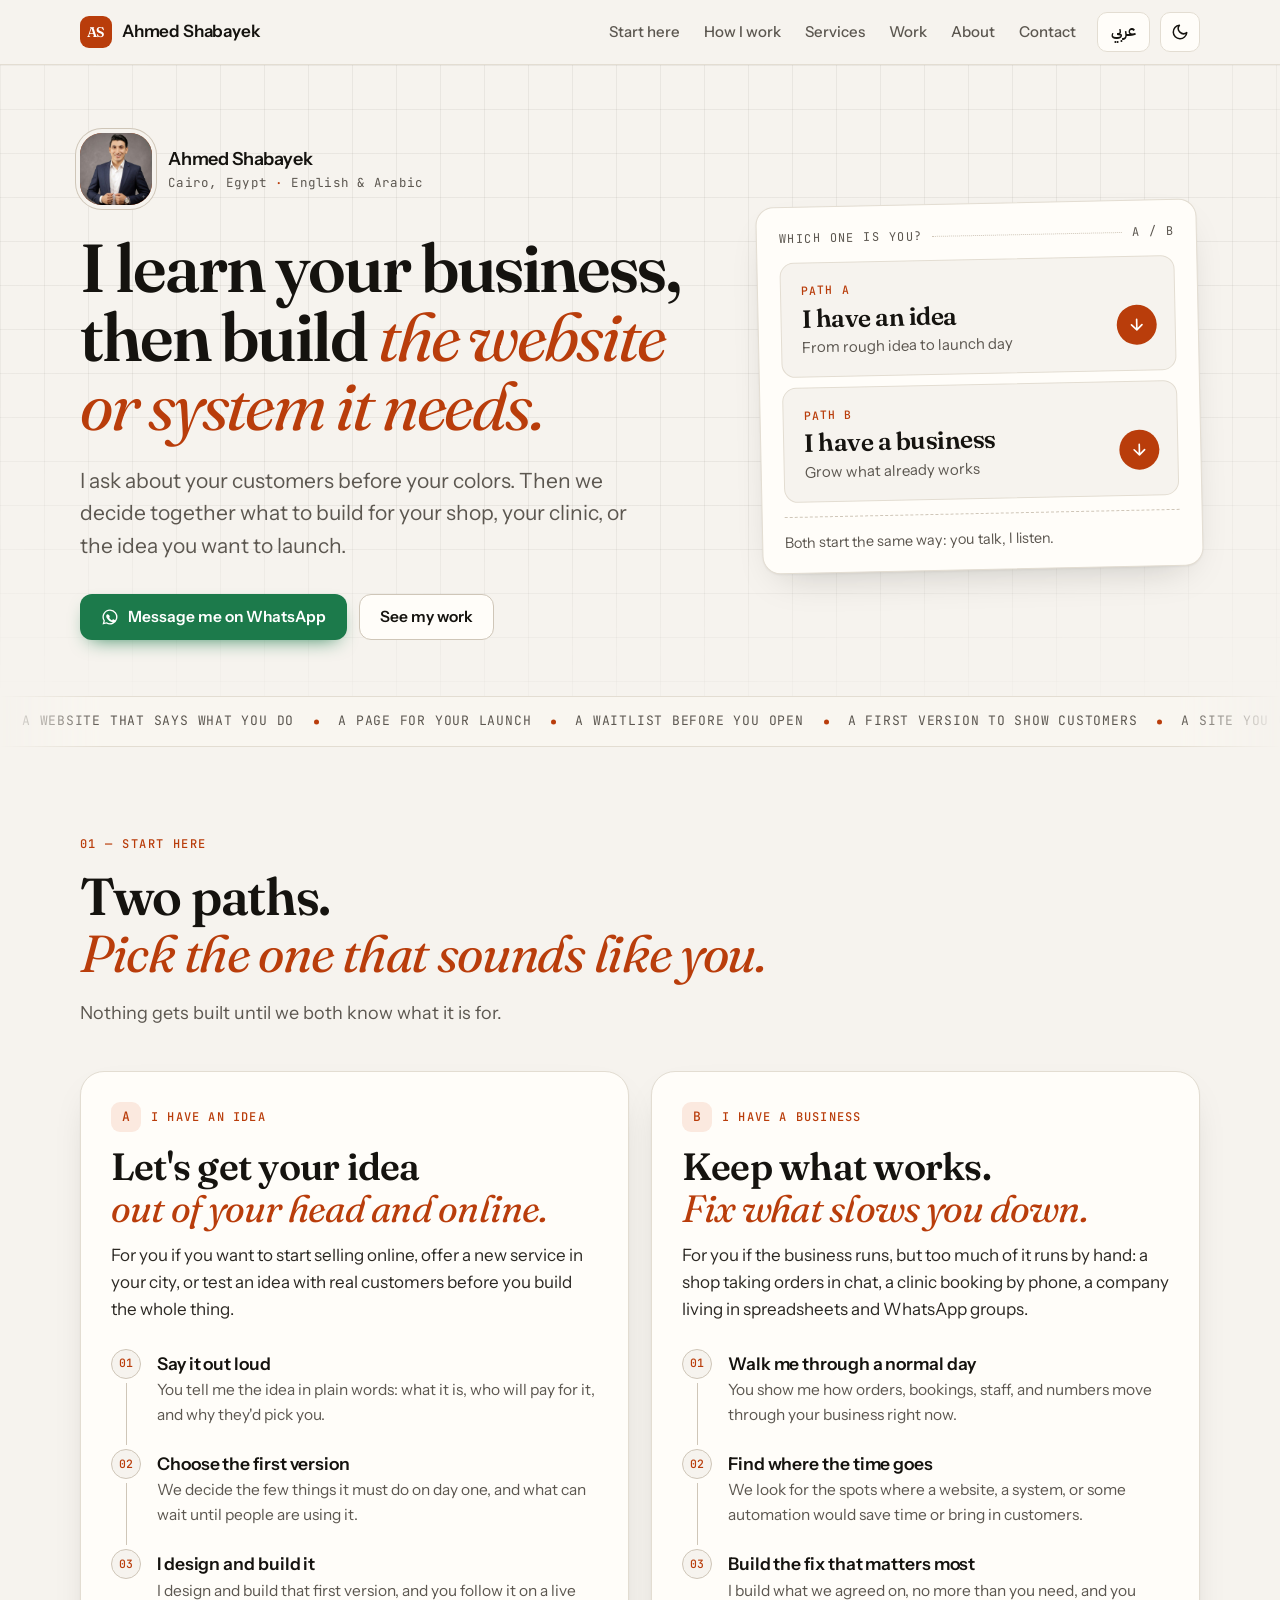
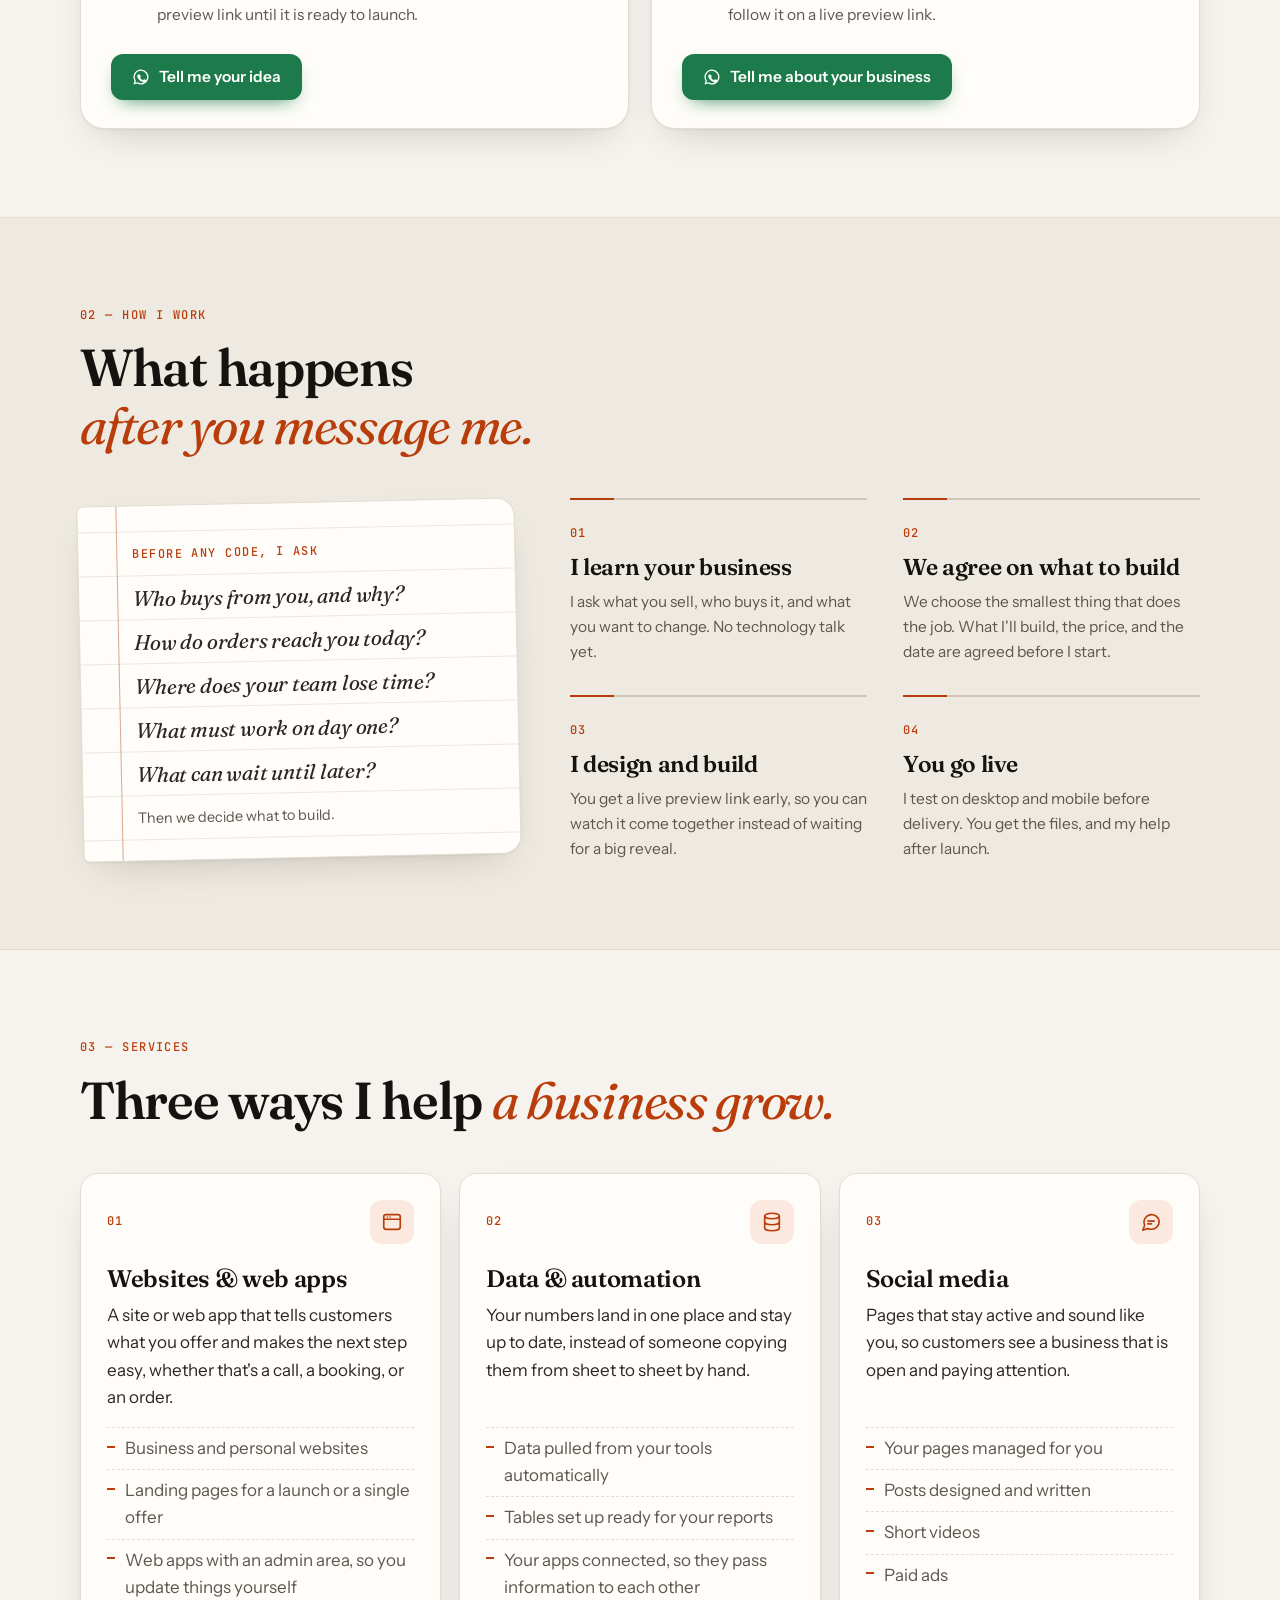
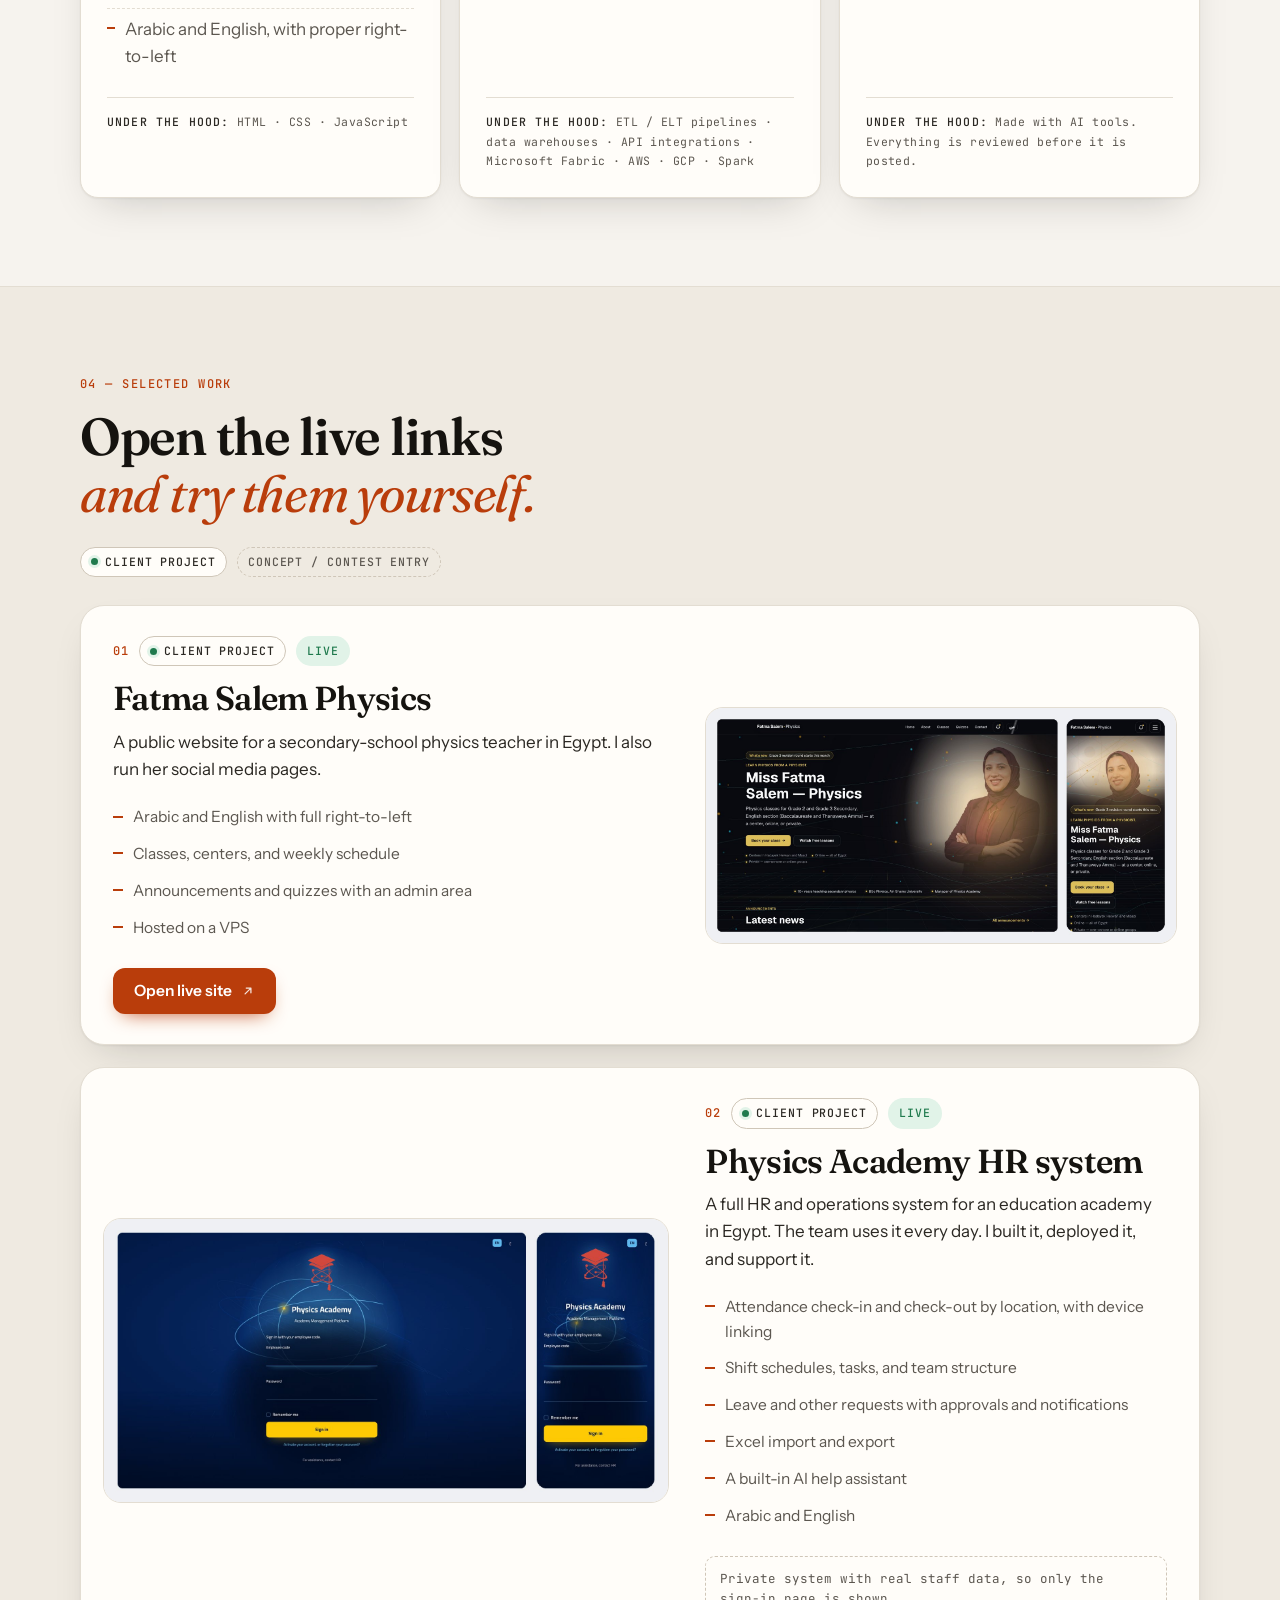
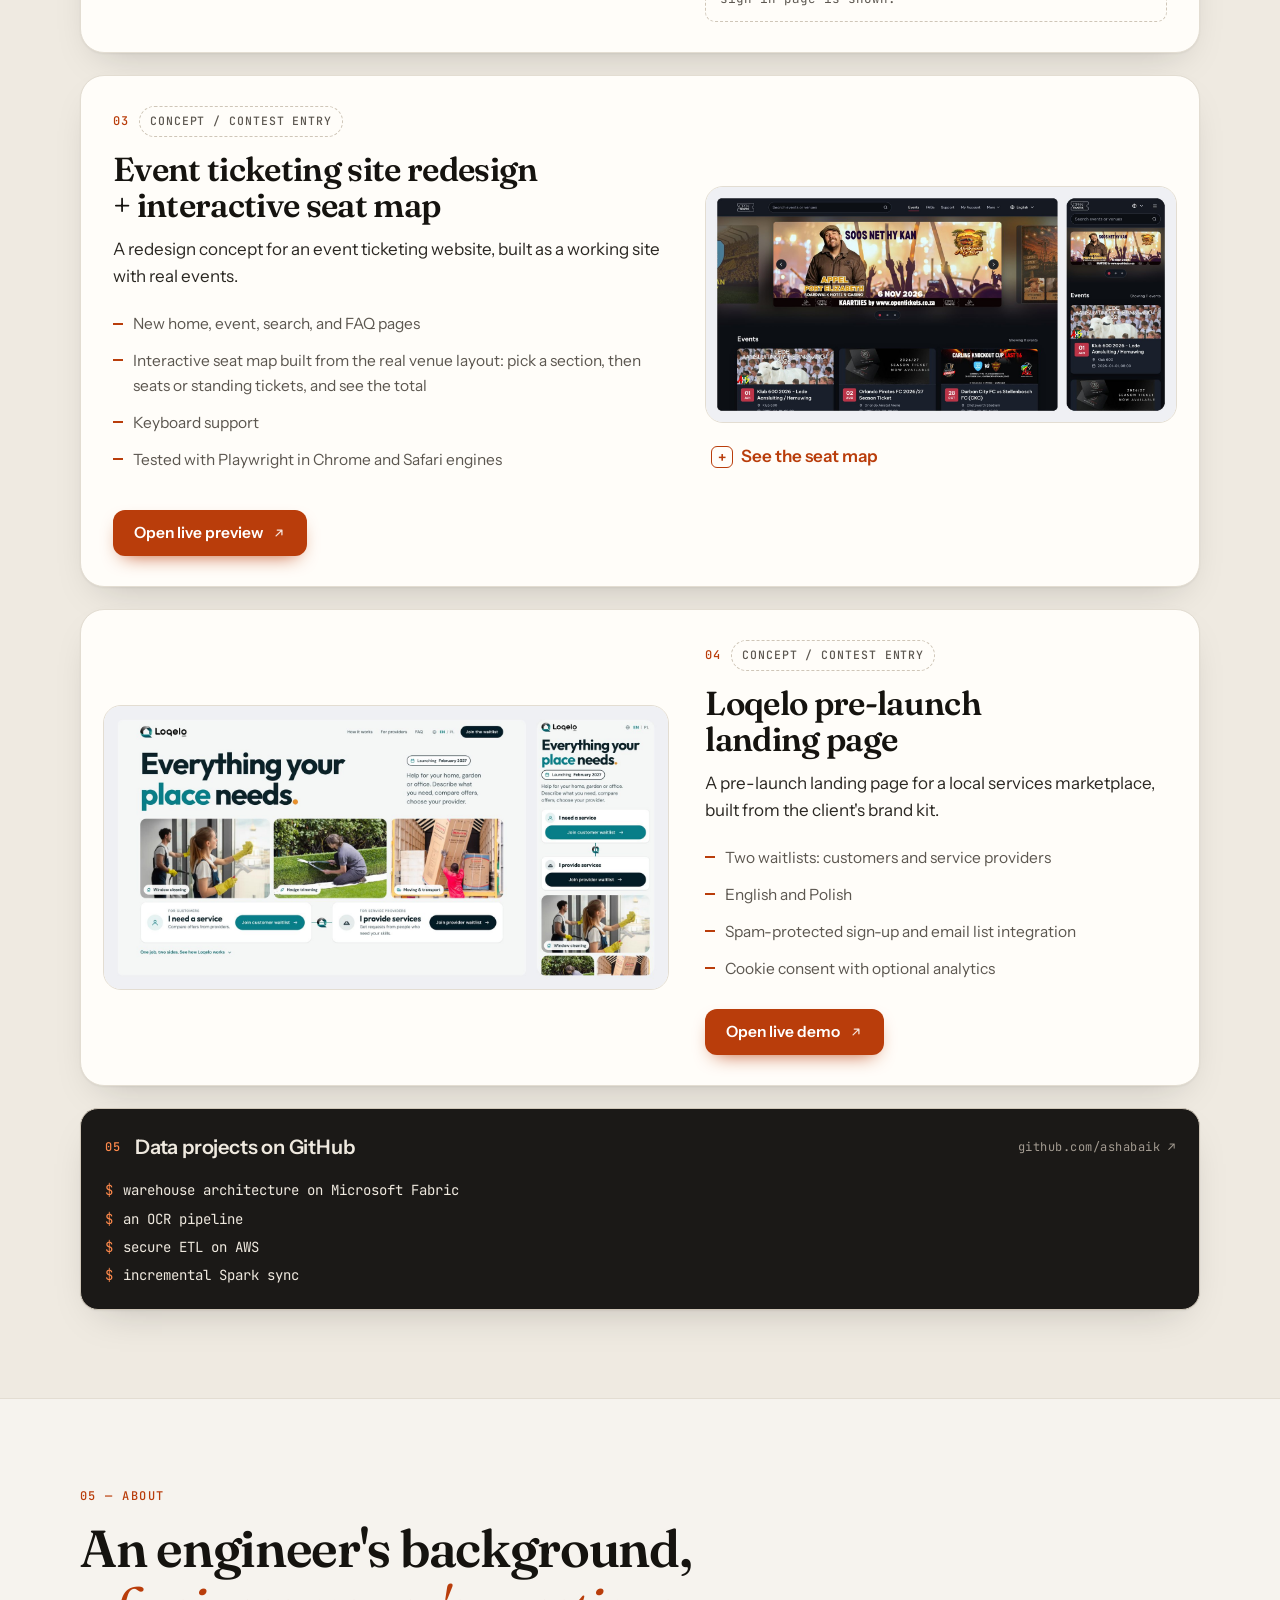
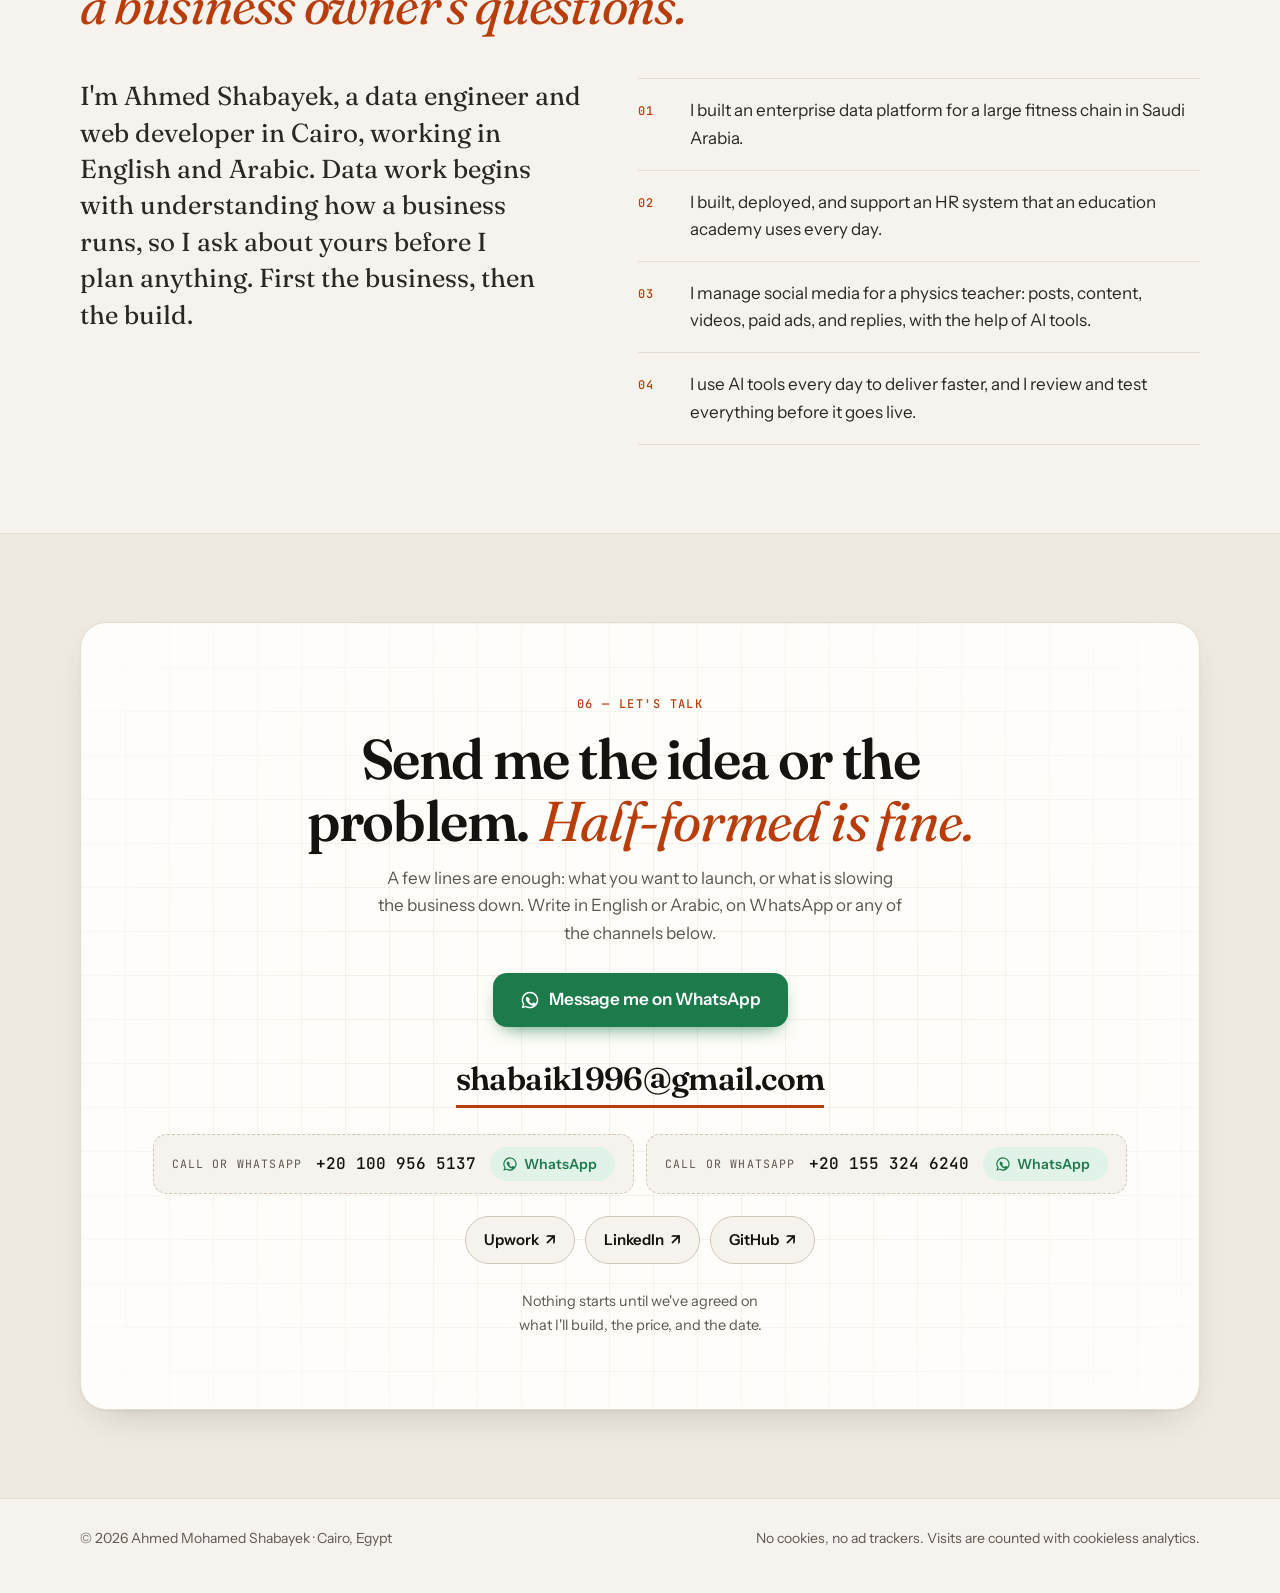
==== commit a245c494: "Remove the employee count and generalise the HR system lines The number belongs to the client, so it" ====
--- a/index.html
+++ b/index.html
@@ -289,7 +289,7 @@
         <div class="case-body">
           <p class="case-meta"><span class="num project-num"></span><span class="badge badge-client"><span class="dot" aria-hidden="true"></span>Client project</span><span class="badge badge-live">Live</span></p>
           <h3>Physics Academy HR system</h3>
-          <p class="case-desc">A full HR and operations system for an education academy in Egypt. Around 70 employees use it every day. I built it, deployed it, and support it.</p>
+          <p class="case-desc">A full HR and operations system for an education academy in Egypt. The team uses it every day. I built it, deployed it, and support it.</p>
           <ul class="case-list">
             <li>Attendance check-in and check-out by location, with device linking</li>
             <li>Shift schedules, tasks, and team structure</li>
@@ -380,7 +380,7 @@
         <p class="about-lead reveal">I'm Ahmed Shabayek, a data engineer and web developer in Cairo, working in English and Arabic. Data work begins with understanding how a business runs, so I ask about yours before I plan anything. First the business, then the build.</p>
         <ul class="fact-list">
           <li class="reveal"><span class="num">01</span><p>I built an enterprise data platform for a large fitness chain in Saudi Arabia.</p></li>
-          <li class="reveal"><span class="num">02</span><p>I built, deployed, and support the HR system at a physics academy in Egypt. Around 70 employees use it every day.</p></li>
+          <li class="reveal"><span class="num">02</span><p>I built, deployed, and support an HR system that an education academy uses every day.</p></li>
           <li class="reveal"><span class="num">03</span><p>I manage social media for a physics teacher: posts, content, videos, paid ads, and replies, with the help of AI tools.</p></li>
           <li class="reveal"><span class="num">04</span><p>I use AI tools every day to deliver faster, and I review and test everything before it goes live.</p></li>
         </ul>
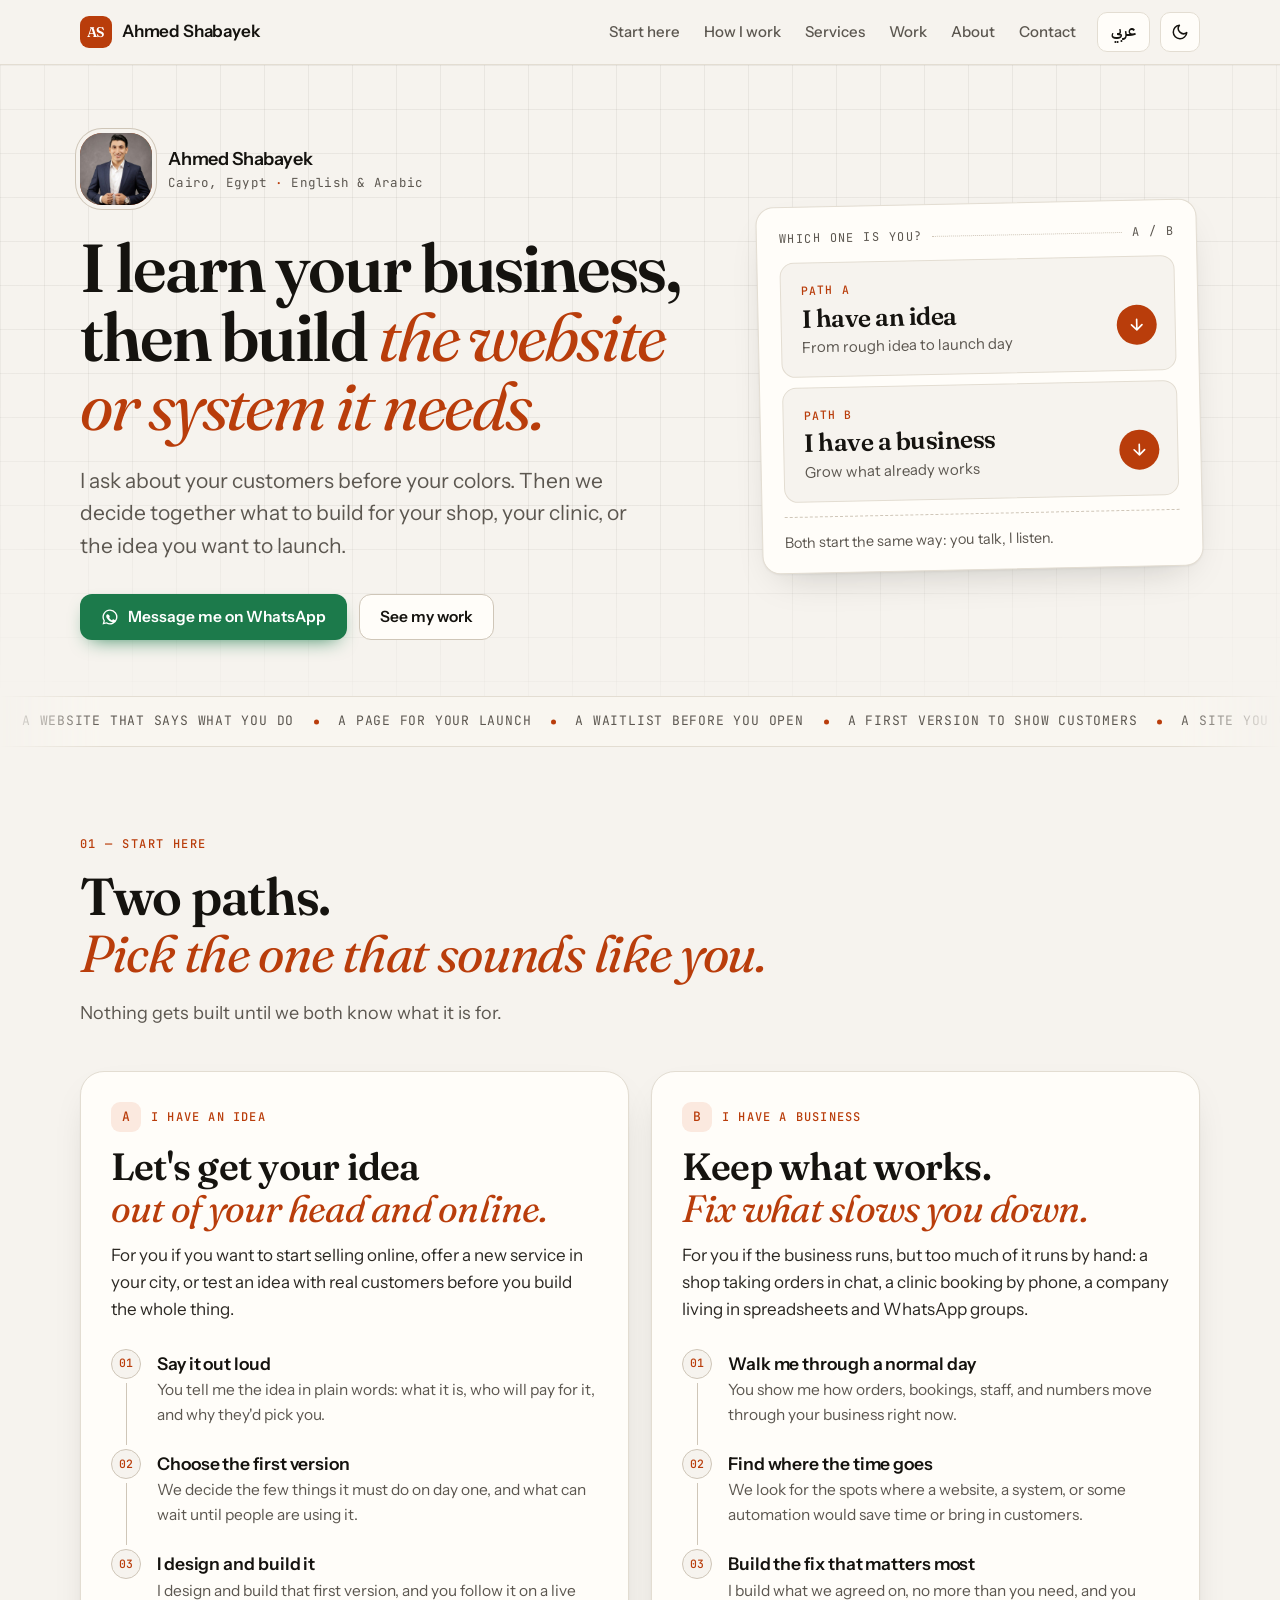
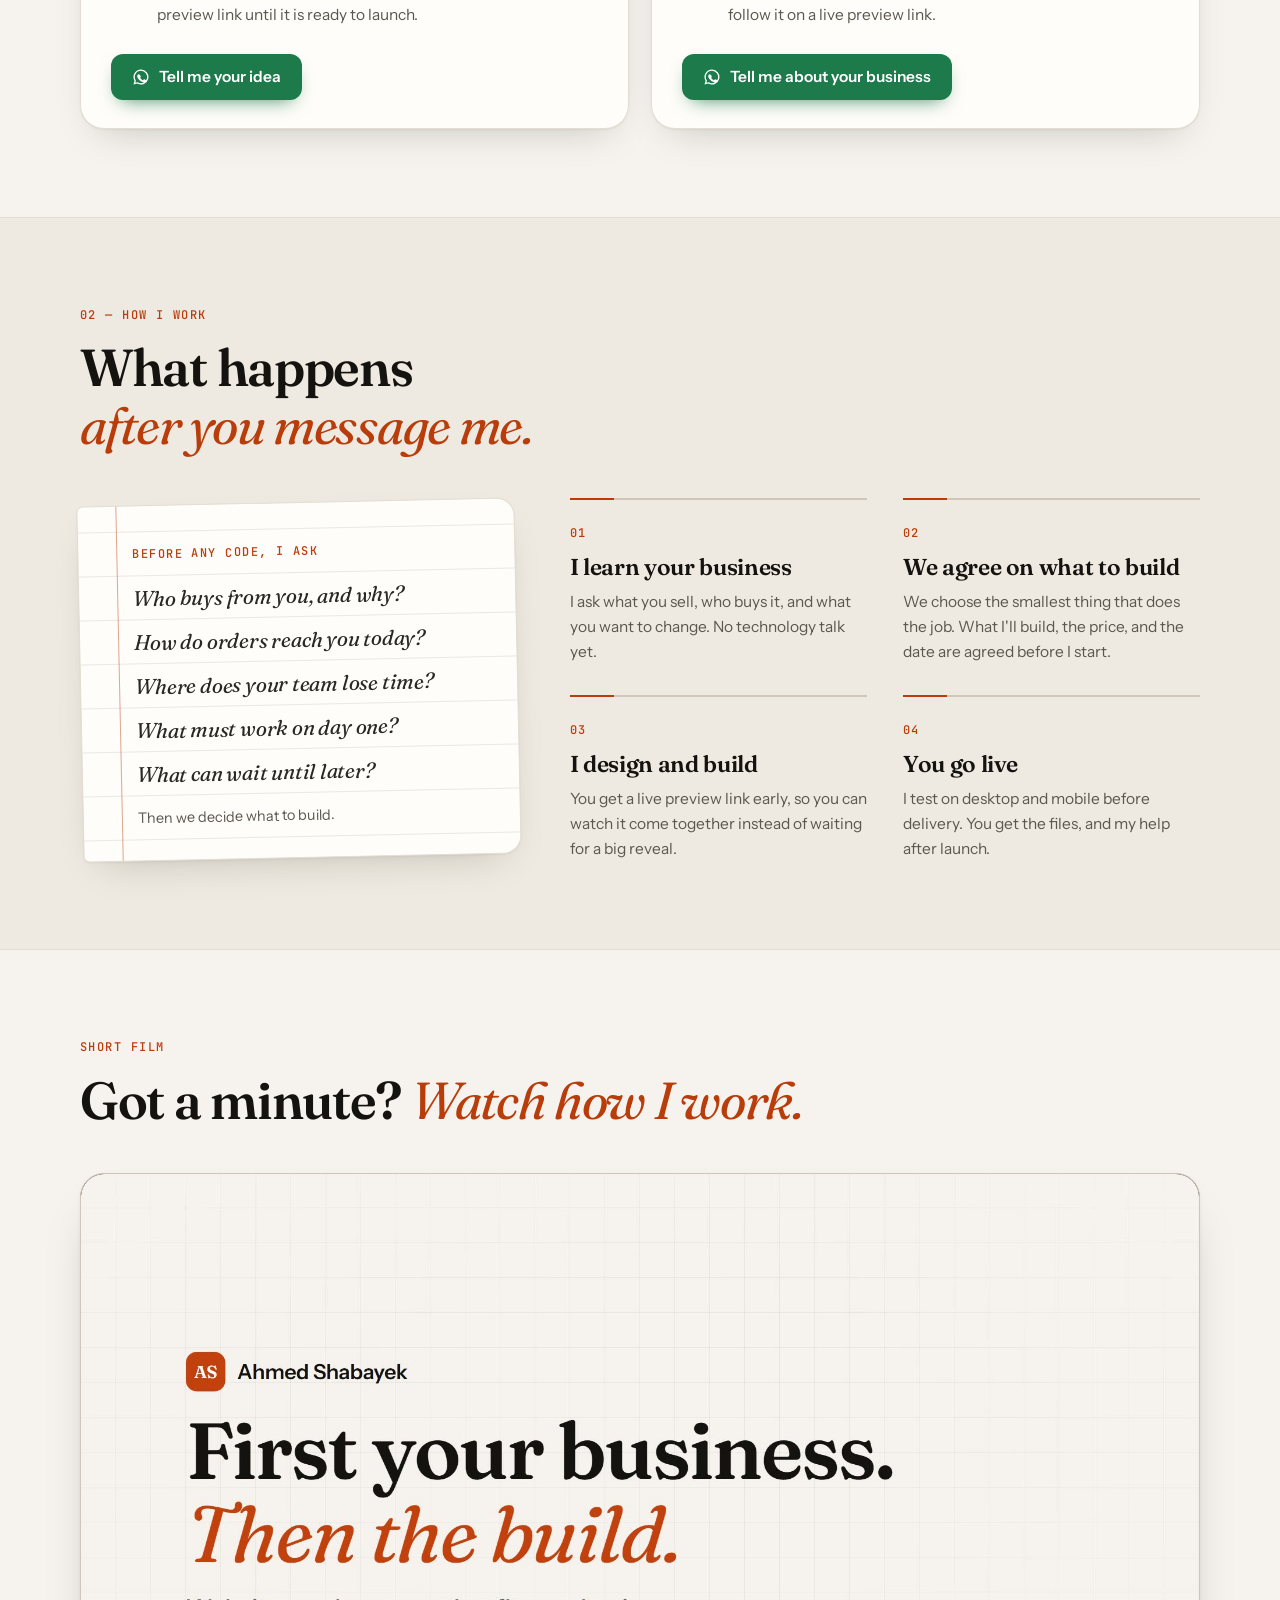
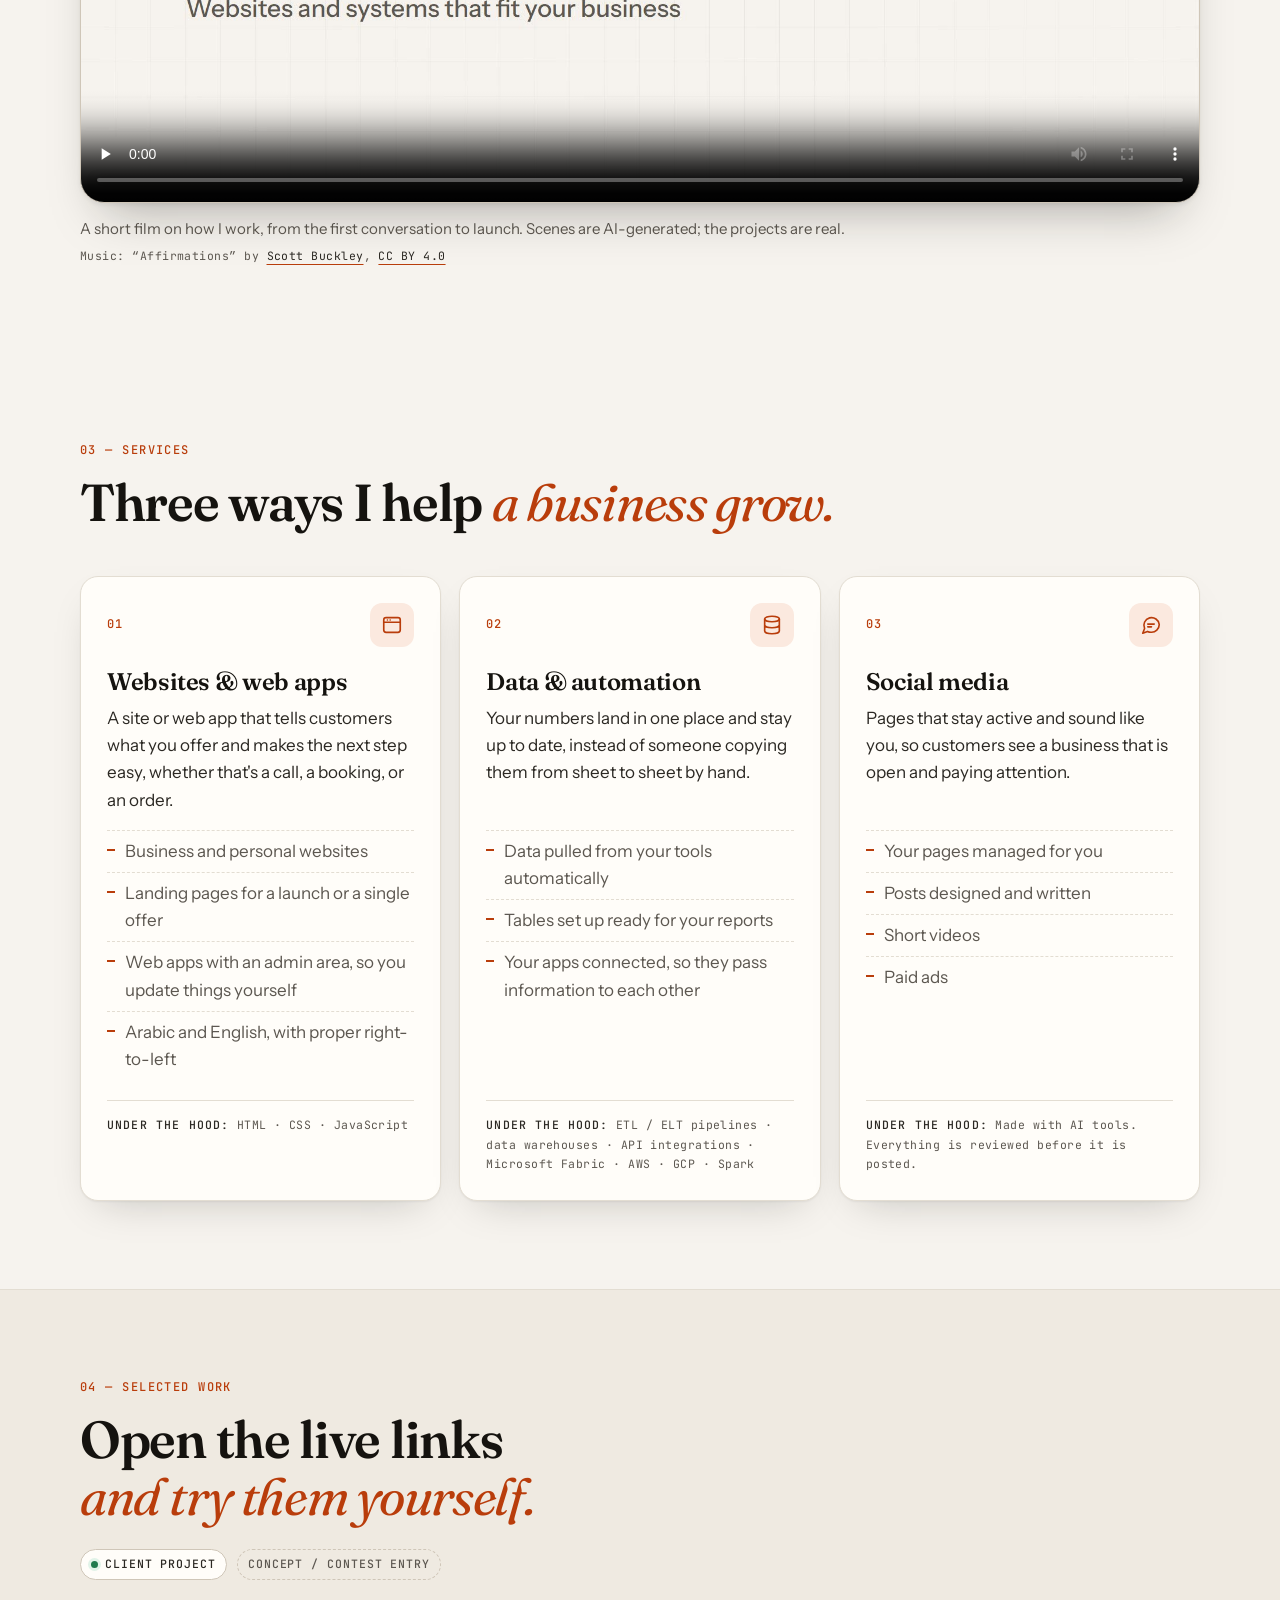
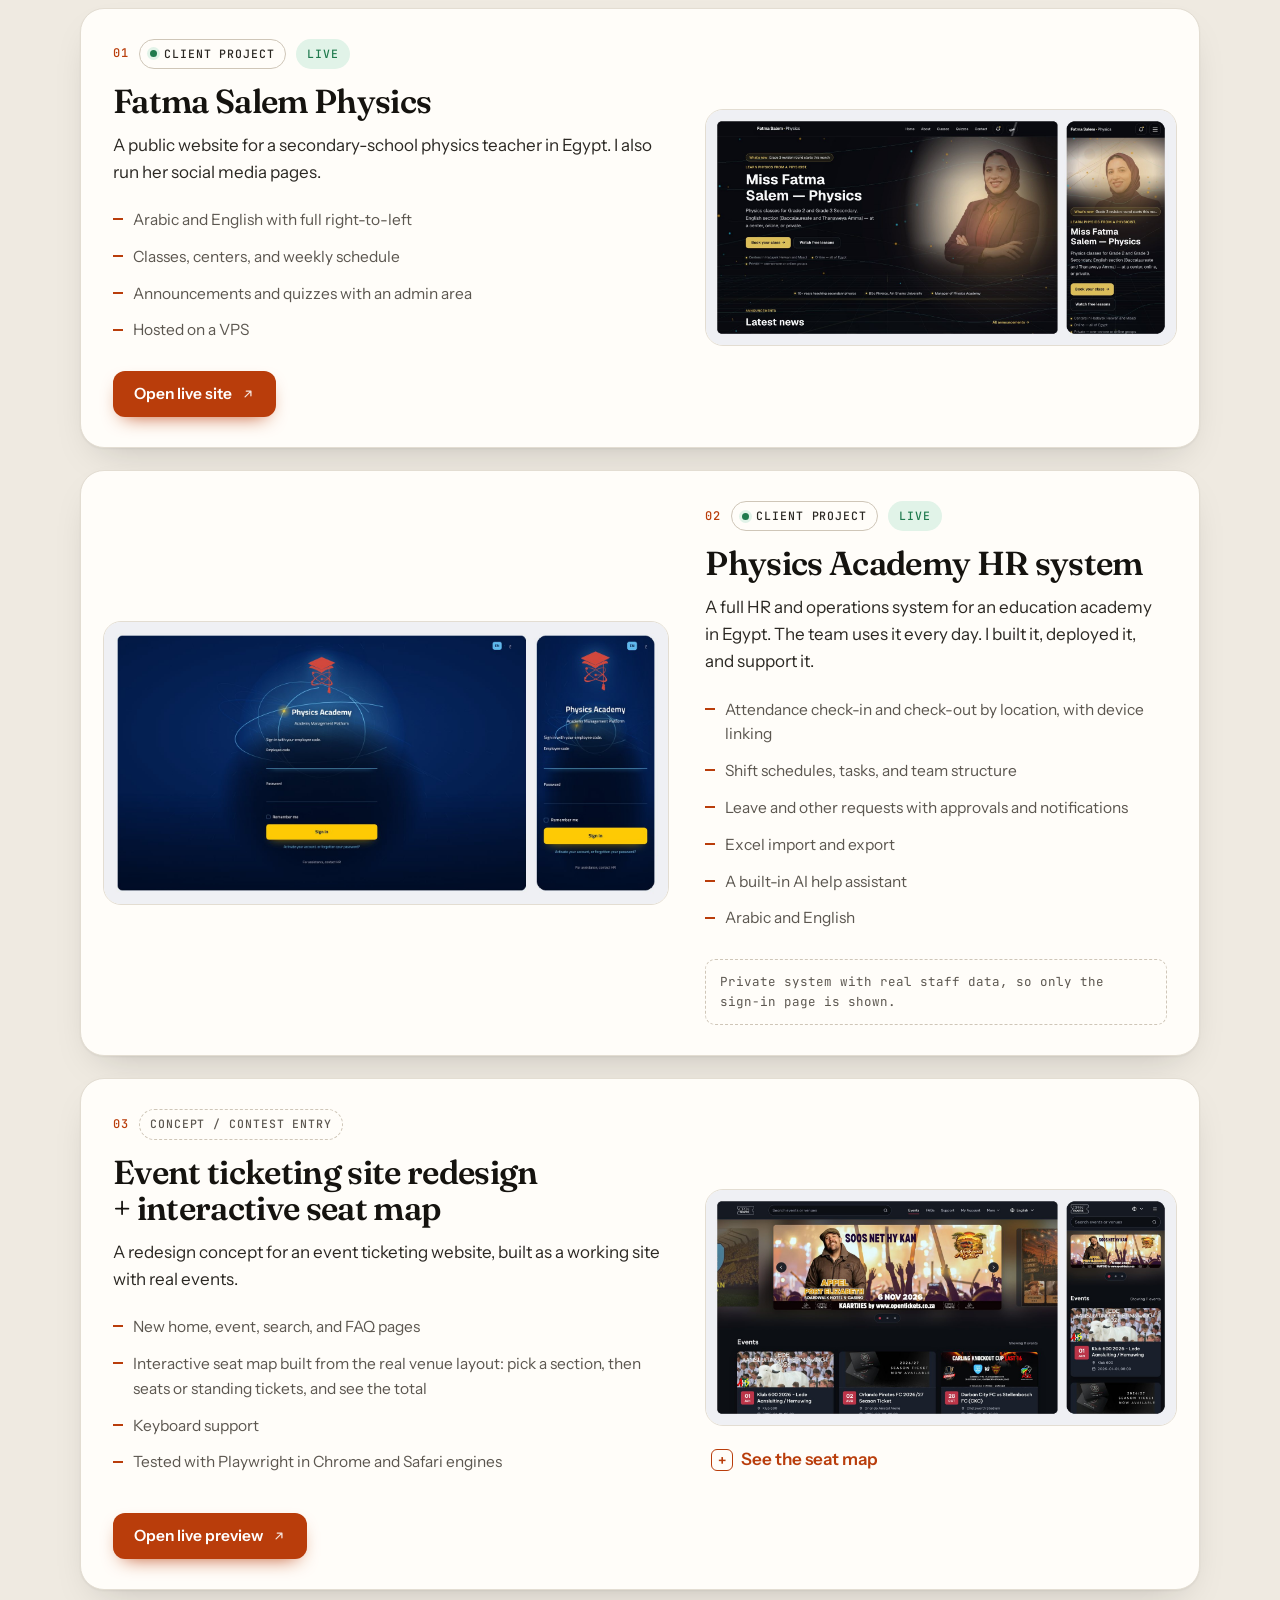
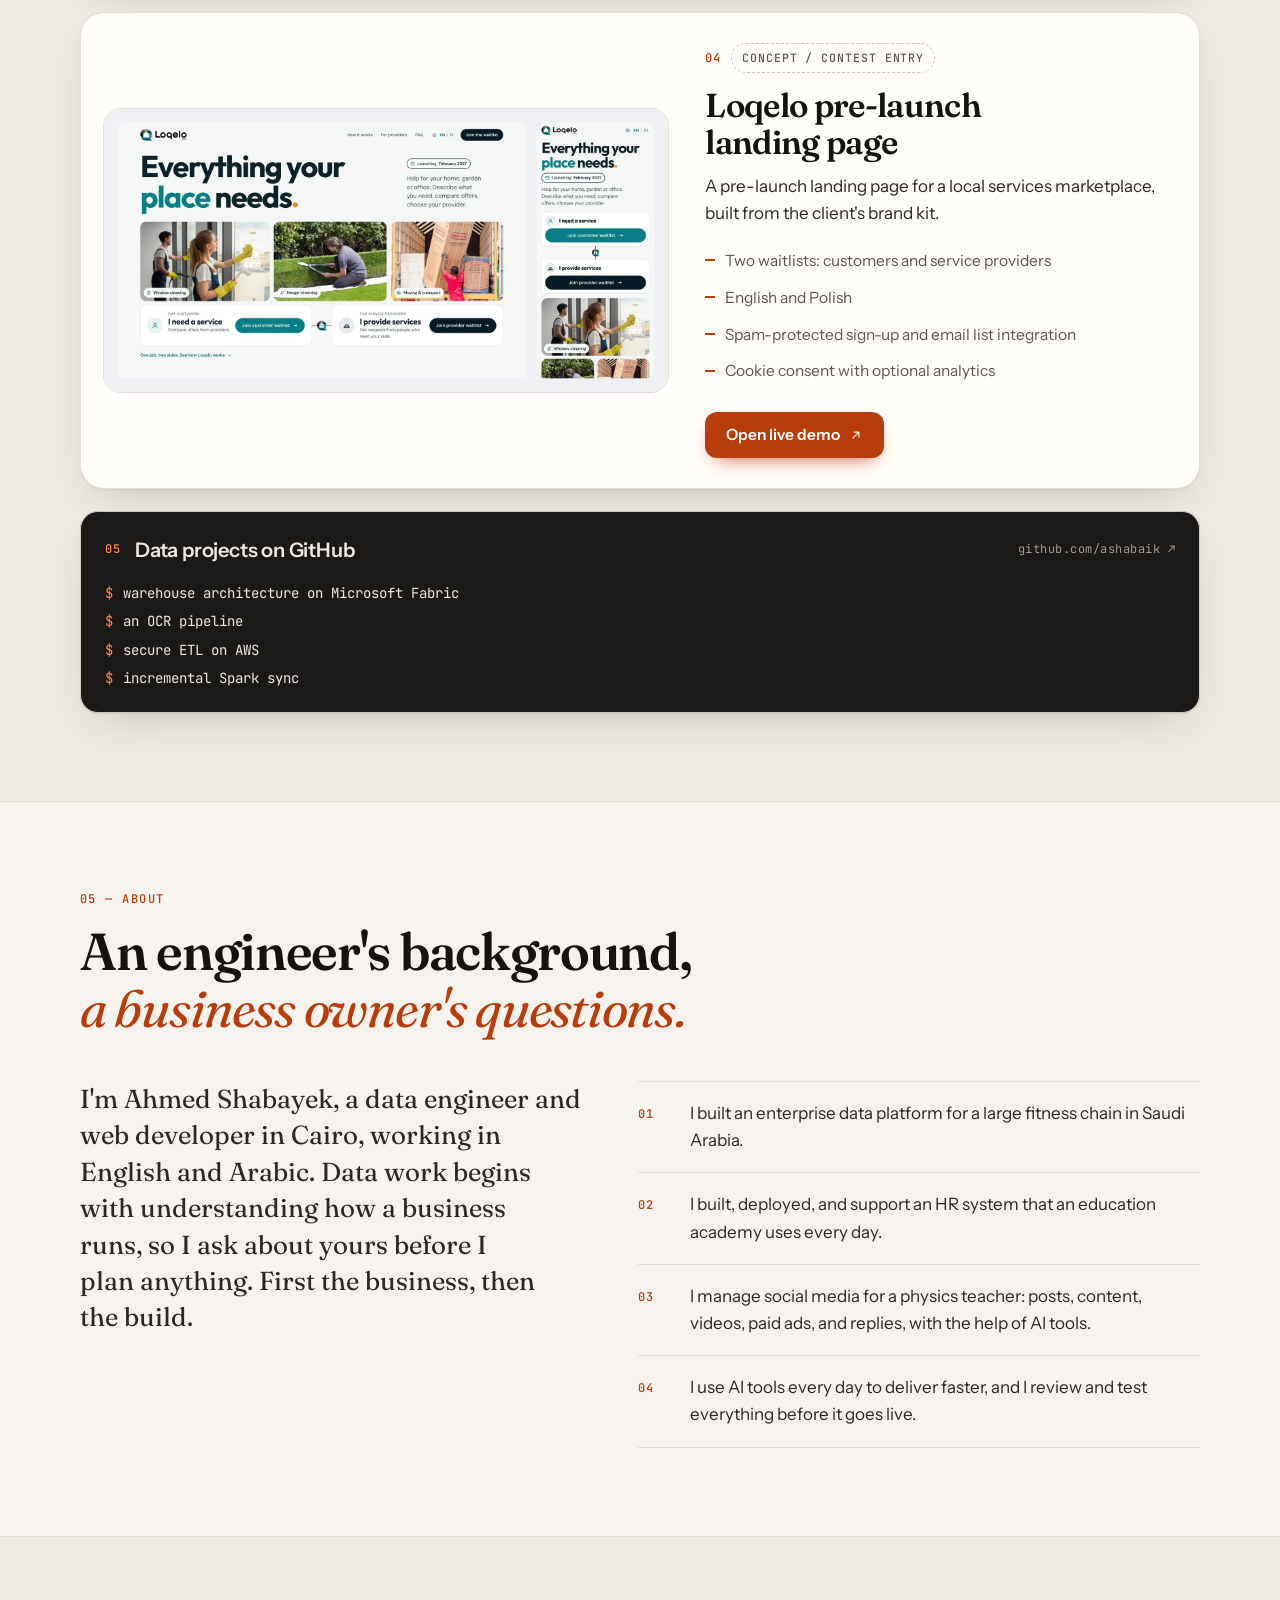
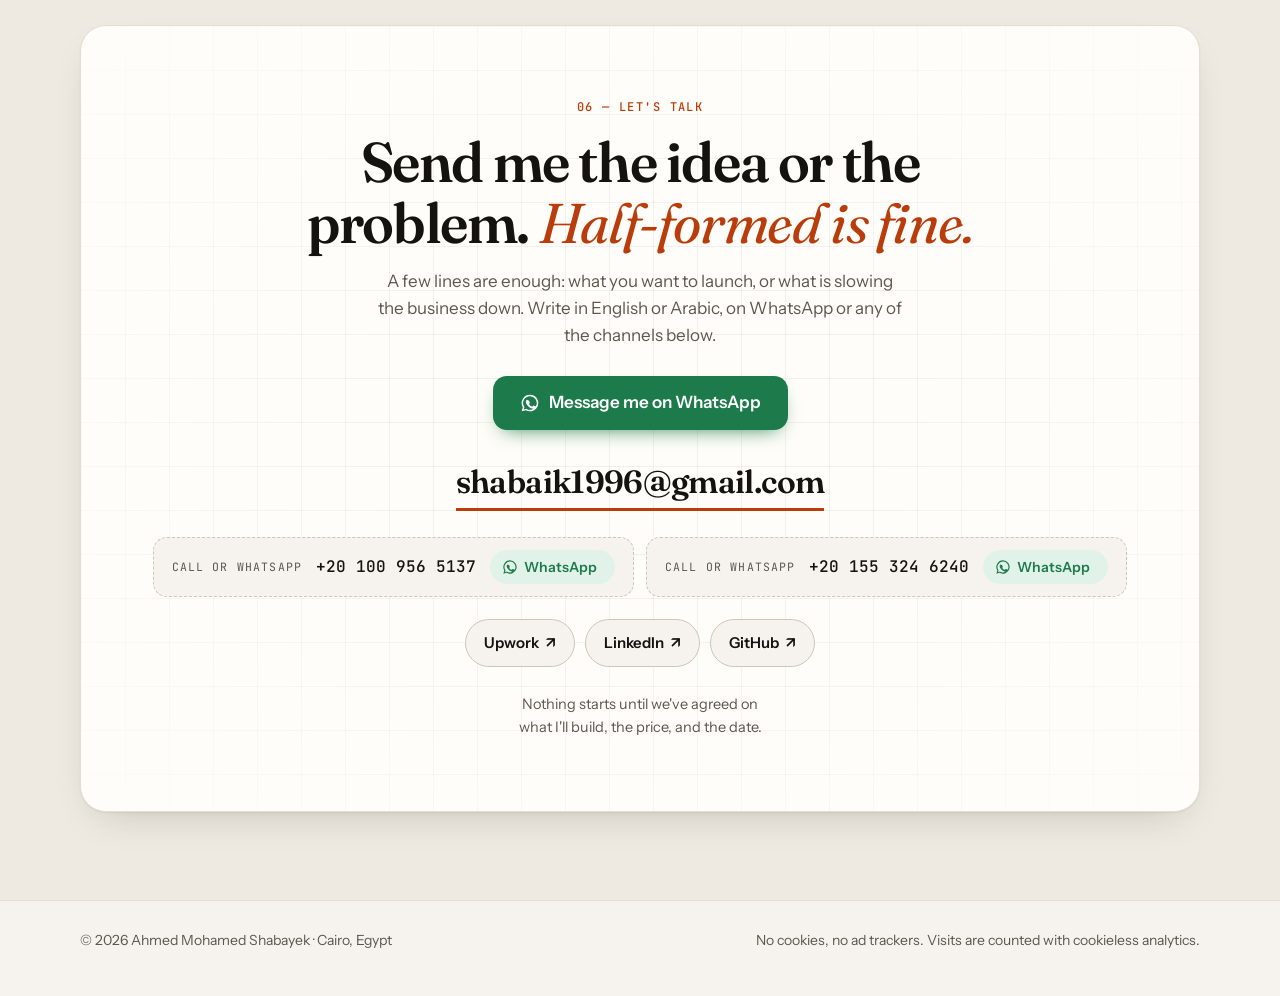
==== commit 09658e00: "Add the brand film to both pages A 71-second film on how I work, in English and Arabic. Wide screens" ====
--- a/index.html
+++ b/index.html
@@ -191,6 +191,28 @@
     </div>
   </section>
 
+  <!-- FILM: the 16:9 cut on wide screens, the 9:16 cut on phones. Nothing downloads until the visitor presses play. -->
+  <section class="section" id="film">
+    <div class="wrap">
+      <div class="section-head reveal">
+        <p class="eyebrow">Short film</p>
+        <h2>Got a minute? <em>Watch how I work.</em></h2>
+      </div>
+      <figure class="film reveal">
+        <div class="film-frame has-vertical">
+          <video controls playsinline preload="none" poster="video/ahmed-promo-en-16x9-poster.jpg" data-poster-tall="video/ahmed-promo-en-9x16-poster.jpg" aria-label="Short film: how Ahmed Shabayek works, from the first conversation to launch. Music and captions, no speech.">
+            <source src="video/ahmed-promo-en-9x16.mp4" type="video/mp4" media="(max-width: 600px)">
+            <source src="video/ahmed-promo-en-16x9.mp4" type="video/mp4">
+          </video>
+        </div>
+        <figcaption class="film-meta">
+          <span>A short film on how I work, from the first conversation to launch. Scenes are AI-generated; the projects are real.</span>
+          <span class="film-credit">Music: “Affirmations” by <a href="https://www.scottbuckley.com.au" target="_blank" rel="noopener">Scott Buckley<span class="sr-only"> (opens in a new tab)</span></a>, <a href="https://creativecommons.org/licenses/by/4.0/" target="_blank" rel="noopener">CC BY 4.0<span class="sr-only"> (opens in a new tab)</span></a></span>
+        </figcaption>
+      </figure>
+    </div>
+  </section>
+
   <!-- SERVICES -->
   <section class="section" id="services">
     <div class="wrap">
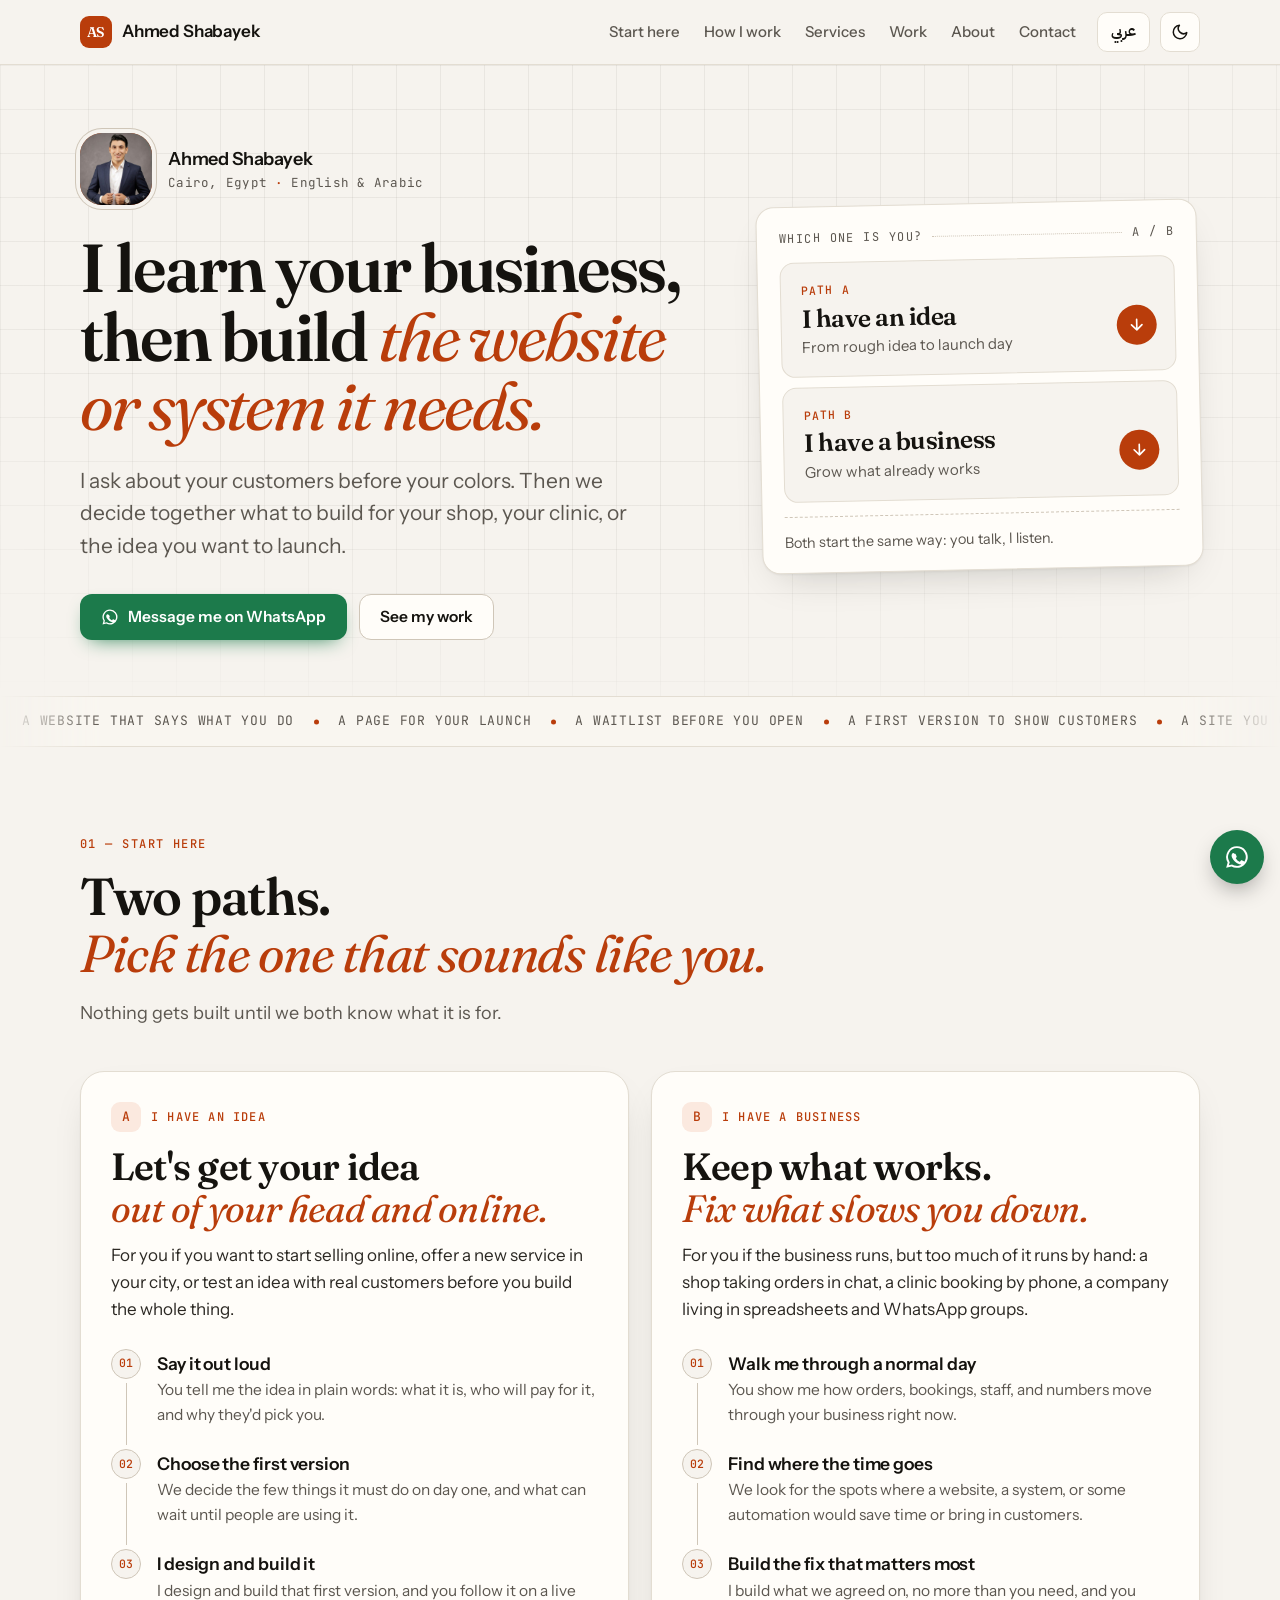
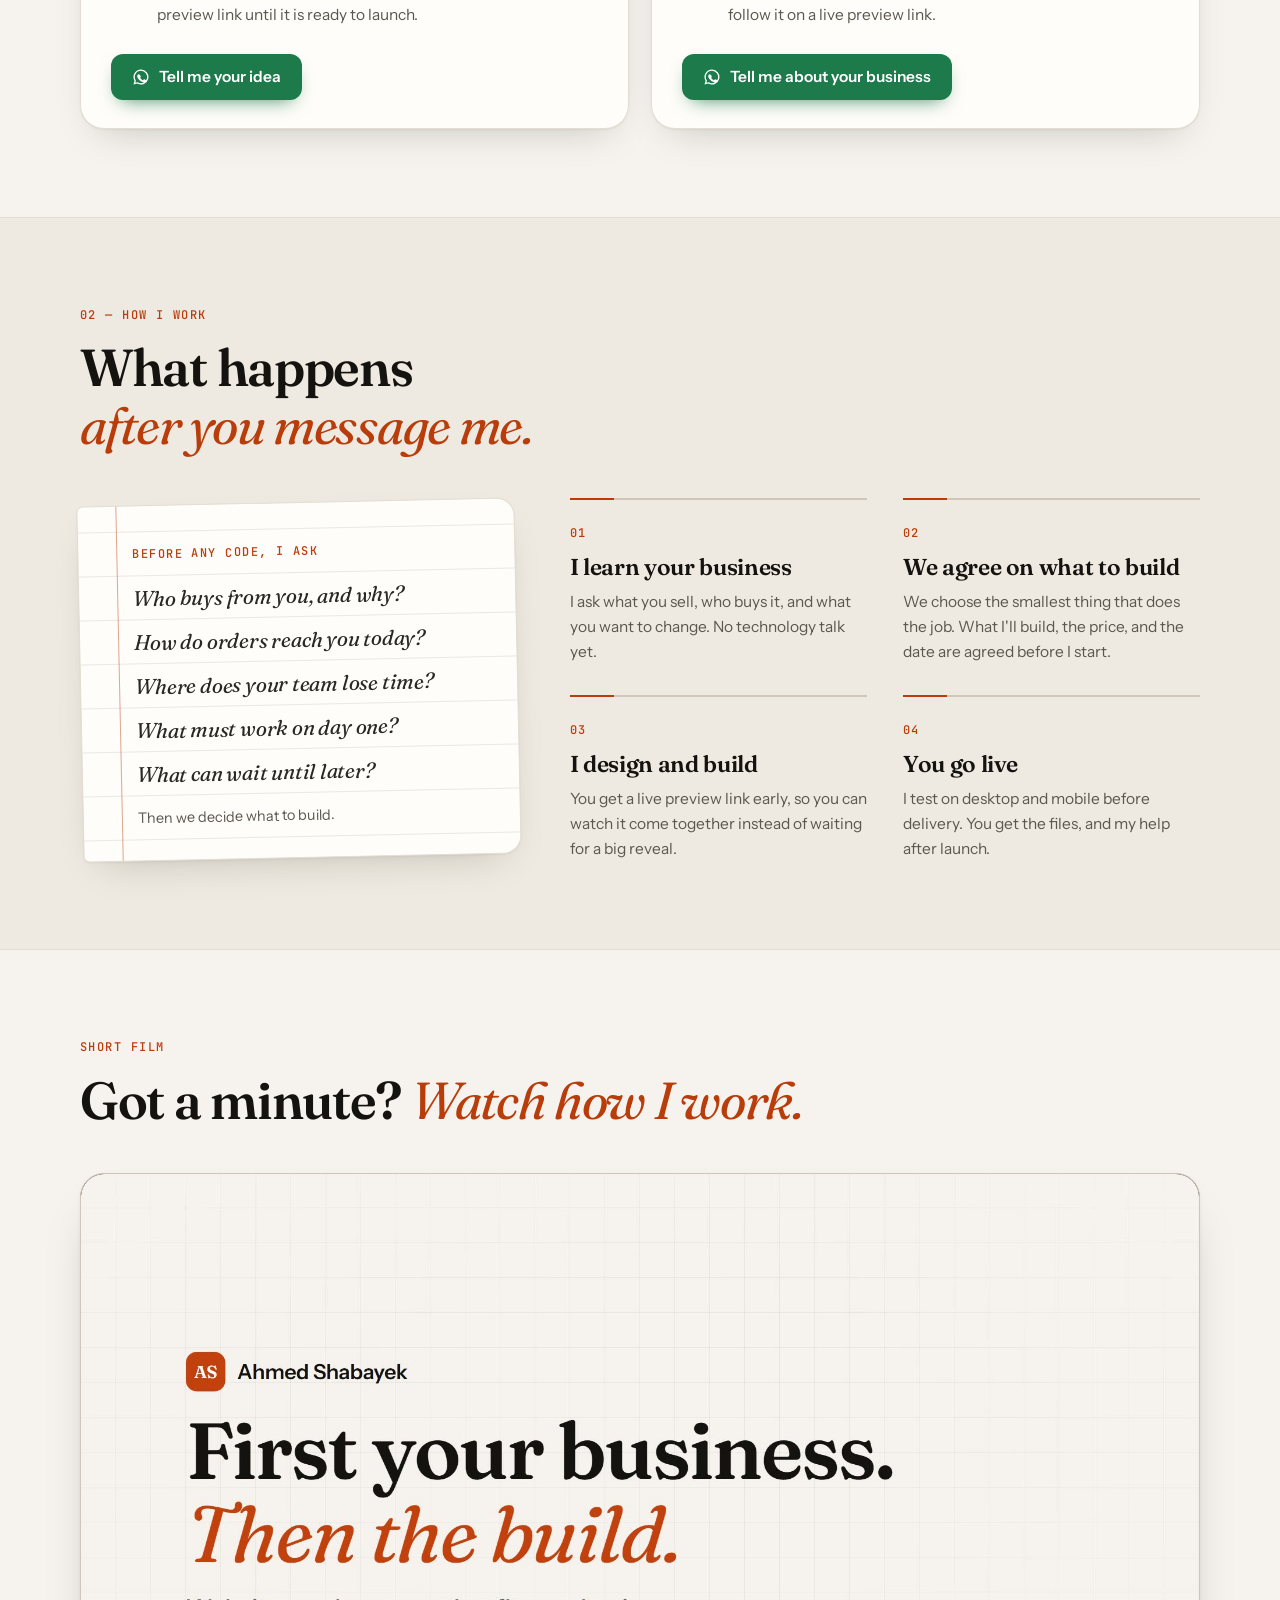
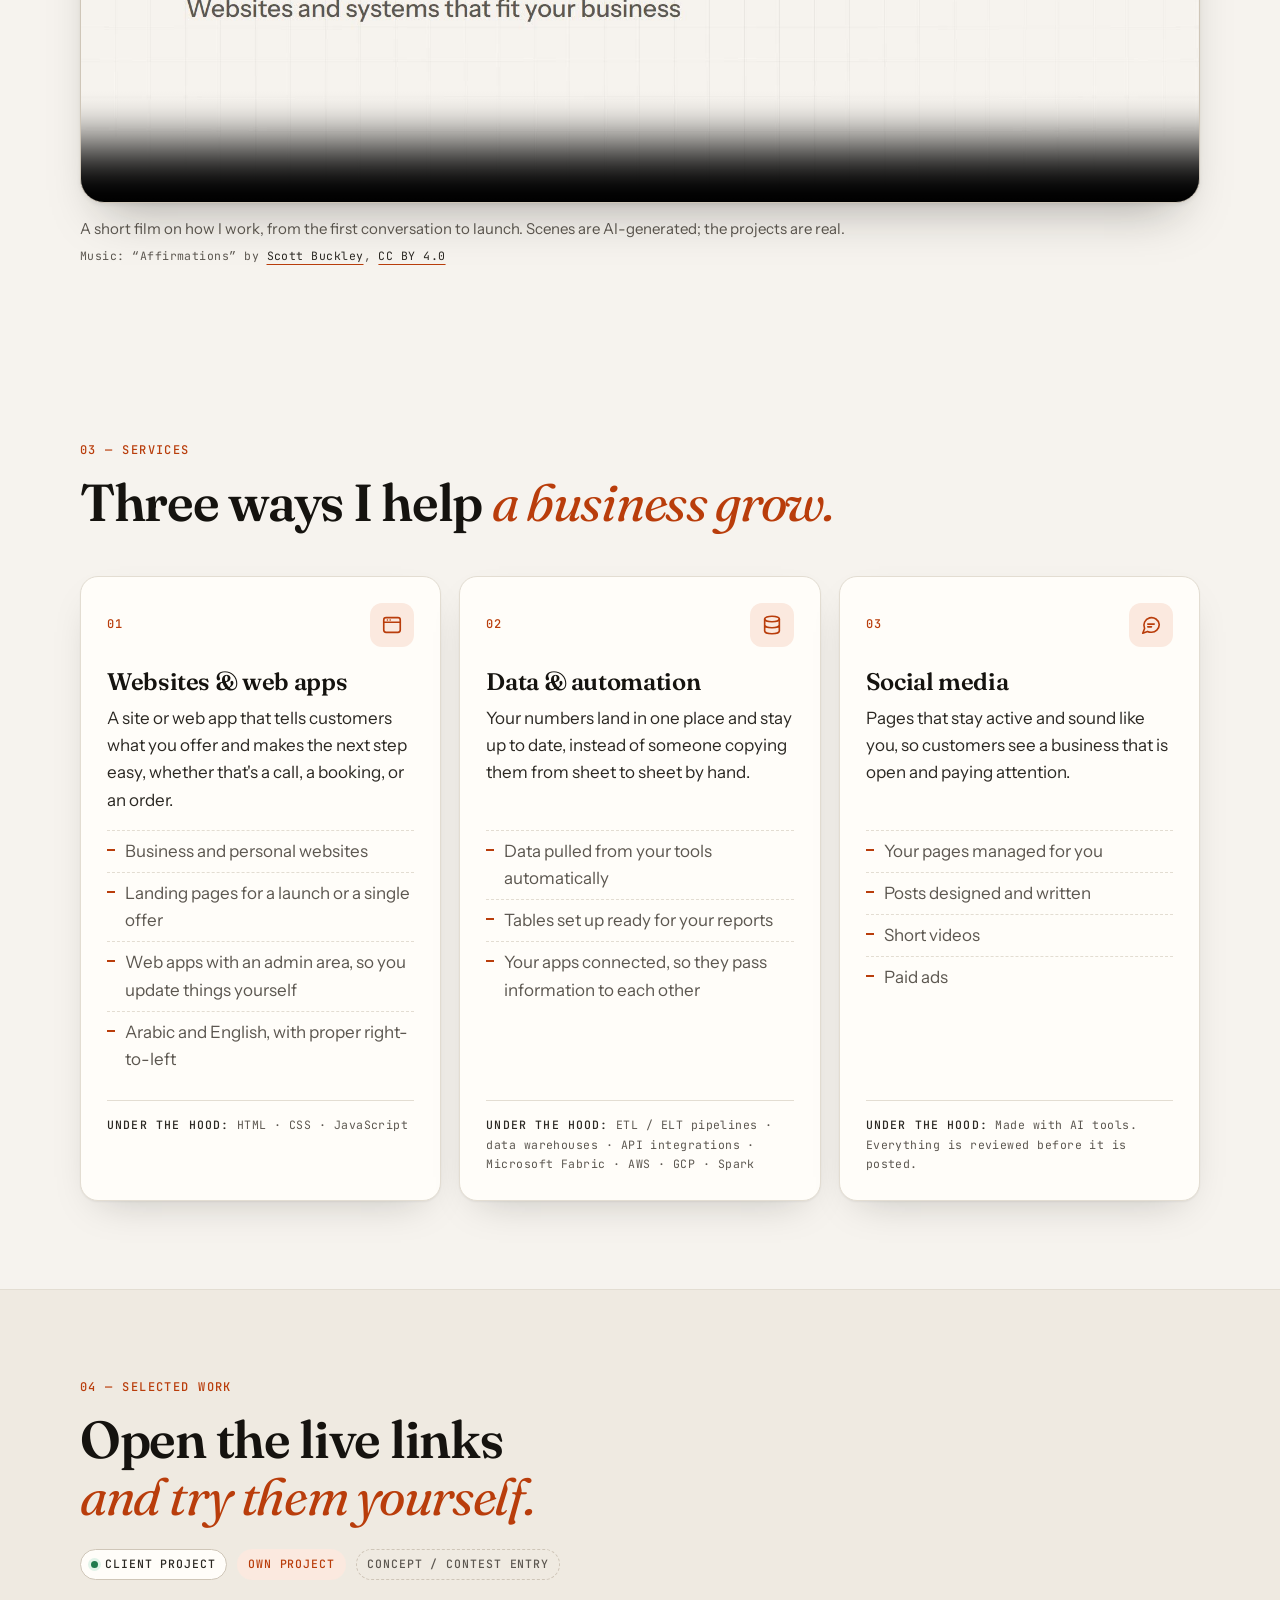
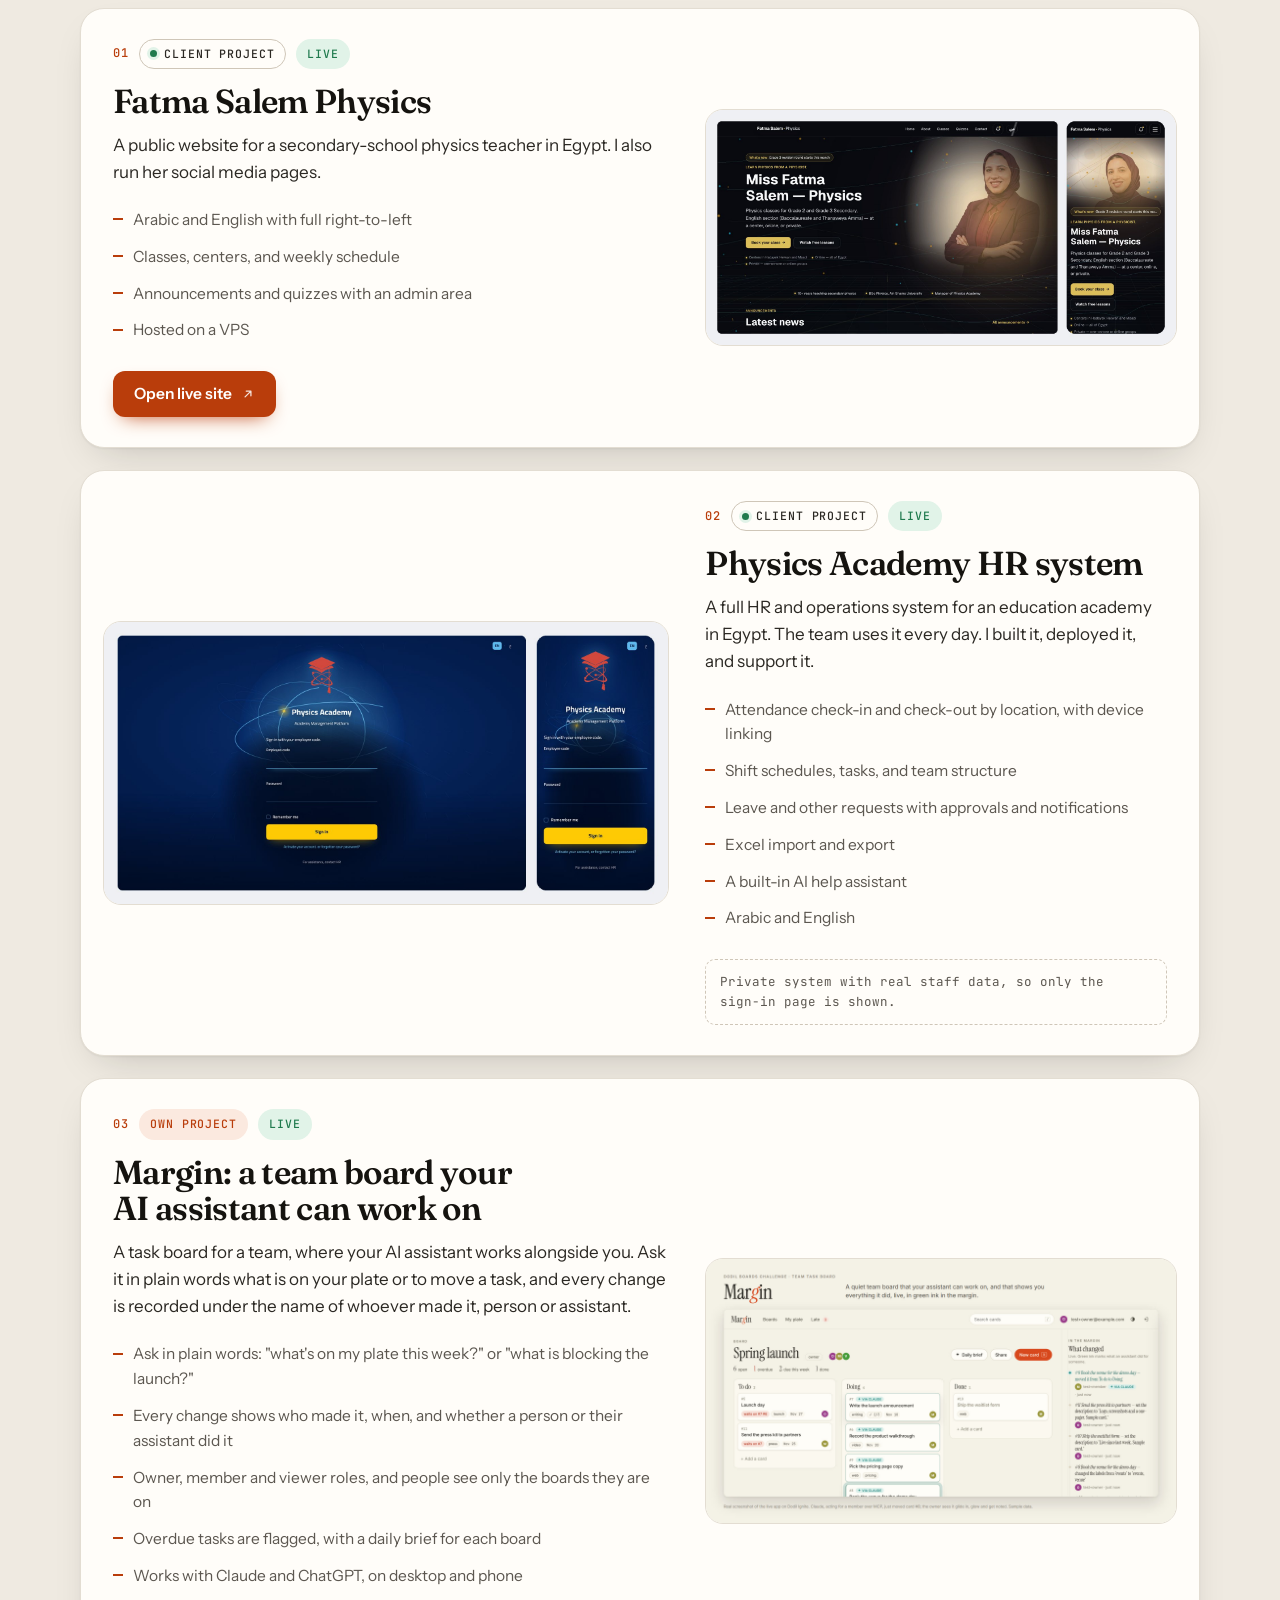
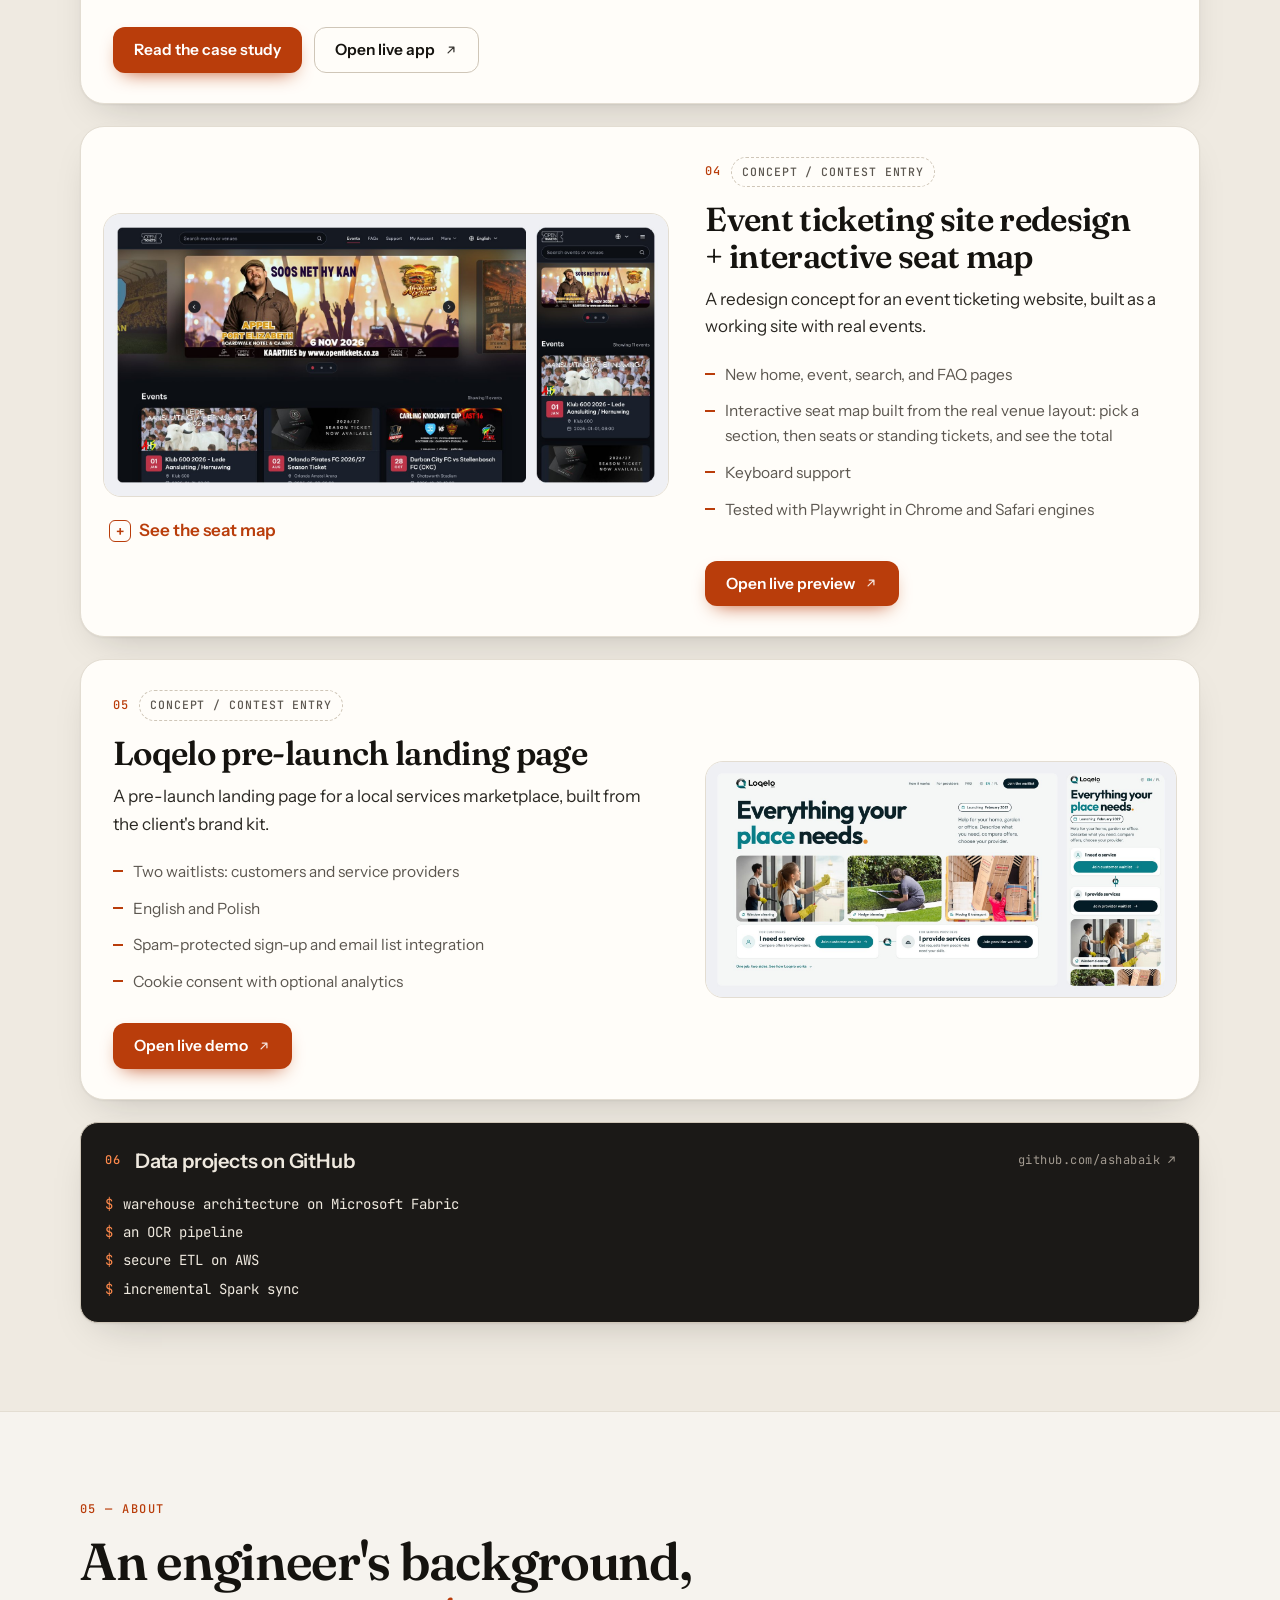
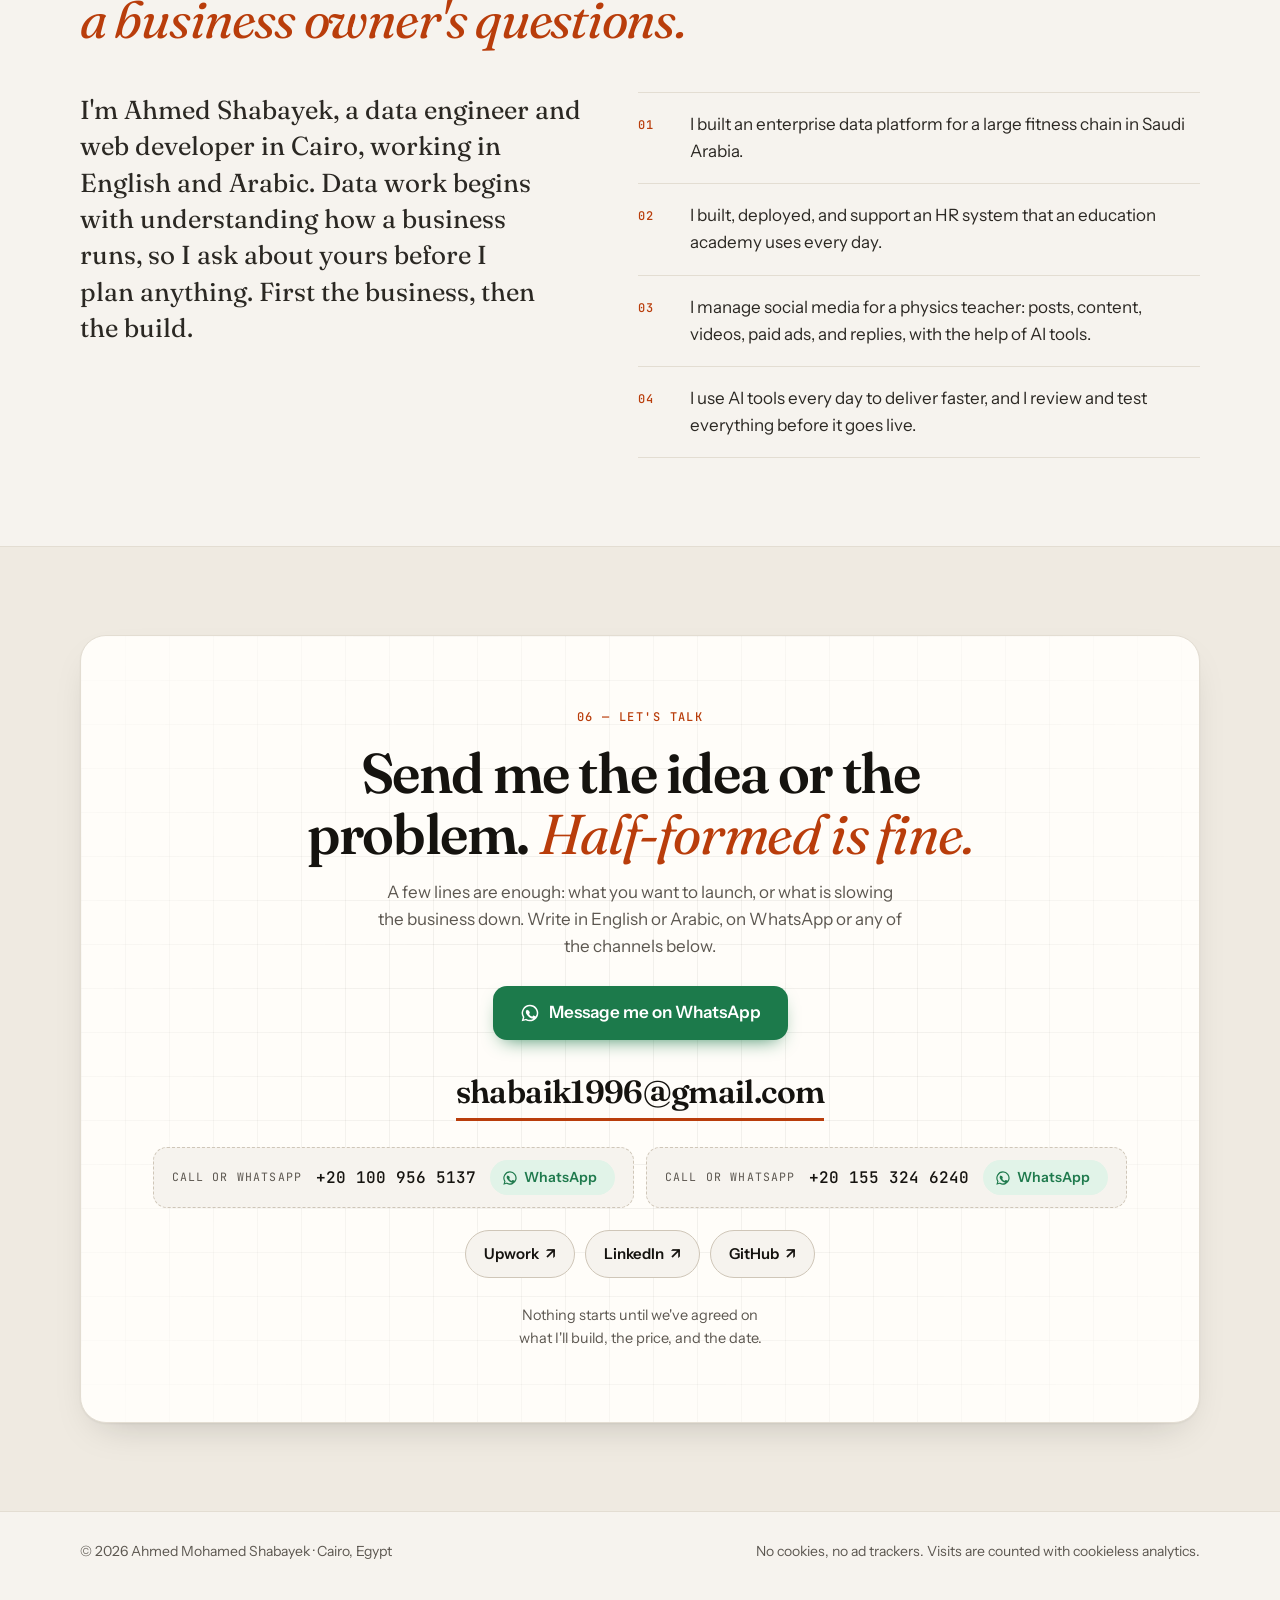
==== commit 705abd6c: "Add Margin as a project, with a case-study page in both languages Margin is a team task board that p" ====
--- a/index.html
+++ b/index.html
@@ -270,6 +270,7 @@
 
       <div class="legend reveal" aria-label="How projects are labelled">
         <span class="badge badge-client"><span class="dot" aria-hidden="true"></span>Client project</span>
+        <span class="badge badge-own">Own project</span>
         <span class="badge badge-concept">Concept / contest entry</span>
       </div>
 
@@ -321,6 +322,30 @@
             <li>Arabic and English</li>
           </ul>
           <p class="case-note">Private system with real staff data, so only the sign-in page is shown.</p>
+        </div>
+      </article>
+      <!-- ===== END PROJECT ===== -->
+
+      <!-- ===== PROJECT: Margin ===== -->
+      <article class="case reveal">
+        <figure class="case-media">
+          <img src="images/margin/01-margin.jpg" alt="Margin team task board: the live board while Claude moves a card" width="1920" height="1080" loading="lazy" decoding="async">
+        </figure>
+        <div class="case-body">
+          <p class="case-meta"><span class="num project-num"></span><span class="badge badge-own">Own project</span><span class="badge badge-live">Live</span></p>
+          <h3>Margin: a team board your AI assistant can work on</h3>
+          <p class="case-desc">A task board for a team, where your AI assistant works alongside you. Ask it in plain words what is on your plate or to move a task, and every change is recorded under the name of whoever made it, person or assistant.</p>
+          <ul class="case-list">
+            <li>Ask in plain words: "what's on my plate this week?" or "what is blocking the launch?"</li>
+            <li>Every change shows who made it, when, and whether a person or their assistant did it</li>
+            <li>Owner, member and viewer roles, and people see only the boards they are on</li>
+            <li>Overdue tasks are flagged, with a daily brief for each board</li>
+            <li>Works with Claude and ChatGPT, on desktop and phone</li>
+          </ul>
+          <div class="btn-row">
+            <a class="btn btn-primary" href="margin/">Read the case study</a>
+            <a class="btn btn-ghost" href="https://shabaik-boards-shabaiks--org-8080.ignite.dodil.cloud" target="_blank" rel="noopener">Open live app<svg class="ext" width="14" height="14" viewBox="0 0 24 24" fill="none" stroke="currentColor" stroke-width="2.2" stroke-linecap="round" stroke-linejoin="round" aria-hidden="true"><path d="M7 17L17 7M9 7h8v8"/></svg><span class="sr-only">(opens in a new tab)</span></a>
+          </div>
         </div>
       </article>
       <!-- ===== END PROJECT ===== -->
--- a/styles.css
+++ b/styles.css
@@ -497,6 +497,7 @@
 .badge .dot { width: 7px; height: 7px; border-radius: 50%; background: var(--ok); box-shadow: 0 0 0 3px var(--ok-soft); }
 .badge-client { background: var(--surface); }
 .badge-concept { background: transparent; border-style: dashed; color: var(--muted); }
+.badge-own { background: var(--accent-soft); border-color: transparent; color: var(--accent); }
 .badge-live { background: var(--ok-soft); border-color: transparent; color: var(--ok); }
 
 .case {
@@ -567,6 +568,55 @@
 :lang(ar) .fact-list .num { padding-top: 8px; }
 @media (max-width: 860px) { .about-grid { grid-template-columns: 1fr; gap: 28px; } }
 
+/* ---------- Case-study pages (site/margin/ and site/ar/margin/) ---------- */
+.back-link { margin-inline-start: auto; padding: 8px 12px; border-radius: 8px; color: var(--muted); font-weight: 500; font-size: 15px; text-decoration: none; white-space: nowrap; transition: color 0.2s, background-color 0.2s; }
+.back-link:hover { color: var(--ink); background: color-mix(in srgb, var(--ink) 6%, transparent); }
+.cs-hero { padding: 64px 0 28px; }
+.cs-hero .wrap { position: relative; z-index: 1; }
+.cs-title { font-size: clamp(36px, 5vw, 64px); line-height: 1.04; letter-spacing: -0.03em; text-wrap: balance; max-width: 18ch; }
+:lang(ar) .cs-title { font-size: clamp(31px, 4.2vw, 54px); line-height: 1.4; max-width: 15em; }
+.cs-lead { max-width: 60ch; }
+:lang(ar) .cs-lead { max-width: 34em; }
+.cs-facts { margin: 40px 0 0; display: grid; grid-template-columns: repeat(4, minmax(0, 1fr)); gap: 0 28px; border-top: 2px solid var(--line-strong); }
+.cs-facts div { padding: 16px 0 0; position: relative; }
+.cs-facts div::before { content: ""; position: absolute; inset-inline-start: 0; top: -2px; width: 44px; height: 2px; background: var(--accent); }
+.cs-facts dt { font-family: var(--font-mono); font-size: 11.5px; font-weight: 500; letter-spacing: 0.1em; text-transform: uppercase; color: var(--accent); margin-bottom: 6px; }
+:lang(ar) .cs-facts dt { letter-spacing: 0; text-transform: none; font-size: 14px; font-weight: 600; }
+.cs-facts dd { margin: 0; color: var(--ink-2); font-size: 15.5px; }
+.cs-facts dd .ltr { display: block; font-size: 14.5px; }
+[dir="rtl"] .cs-facts dd .ltr { text-align: right; }
+.cs-section { padding-top: 28px; }
+.cs-figure { margin: 0 0 56px; }
+.cs-figure img { width: 100%; border-radius: var(--radius); border: 1px solid var(--line-strong); box-shadow: var(--shadow); background: var(--surface-2); }
+.cs-figure figcaption { margin-top: 12px; color: var(--muted); font-size: 14.5px; }
+.cs-block { display: grid; grid-template-columns: minmax(0, 0.42fr) minmax(0, 1fr); gap: 16px 48px; margin-bottom: 56px; align-items: start; }
+.cs-block h2 { font-size: clamp(26px, 2.8vw, 36px); letter-spacing: -0.02em; padding-top: 14px; border-top: 2px solid var(--accent); display: inline-block; justify-self: start; }
+:lang(ar) .cs-block h2 { font-size: clamp(24px, 2.5vw, 31px); }
+.cs-body > p { color: var(--ink-2); font-size: 18px; line-height: 1.65; text-wrap: pretty; max-width: 64ch; }
+:lang(ar) .cs-body > p { line-height: 1.95; max-width: 36em; }
+.cs-body > p + p { margin-top: 16px; }
+.cs-list li { position: relative; padding-block: 11px; padding-inline: 22px 0; color: var(--ink-2); border-top: 1px dashed var(--line); max-width: 68ch; }
+.cs-list li:first-child { border-top: 0; padding-top: 2px; }
+.cs-list li::before { content: ""; position: absolute; inset-inline-start: 0; top: 1.45em; width: 10px; height: 2px; background: var(--accent); }
+.cs-list li:first-child::before { top: 0.9em; }
+:lang(ar) .cs-list li::before { top: 1.7em; }
+:lang(ar) .cs-list li:first-child::before { top: 1.1em; }
+.cs-list code, .cs-body code { font-family: var(--font-num); font-size: 0.86em; padding: 2px 6px; border-radius: 6px; background: var(--accent-soft); color: var(--accent); }
+.cs-gallery { display: grid; grid-template-columns: repeat(2, minmax(0, 1fr)); gap: 22px; align-items: start; }
+.cs-gallery .cs-figure { margin: 0; }
+.cs-gallery .cs-phone { max-width: 250px; }
+@media (max-width: 860px) {
+  .cs-hero { padding: 40px 0 20px; }
+  .cs-facts { grid-template-columns: 1fr 1fr; row-gap: 22px; }
+  .cs-block { grid-template-columns: 1fr; margin-bottom: 44px; }
+  .cs-figure { margin-bottom: 44px; }
+}
+@media (max-width: 520px) {
+  .cs-facts { grid-template-columns: 1fr; }
+  .cs-gallery { grid-template-columns: 1fr; }
+  .back-link { padding-inline: 6px; font-size: 14.5px; }
+}
+
 /* ---------- Film ---------- */
 .film { margin: 0; }
 .film-frame {
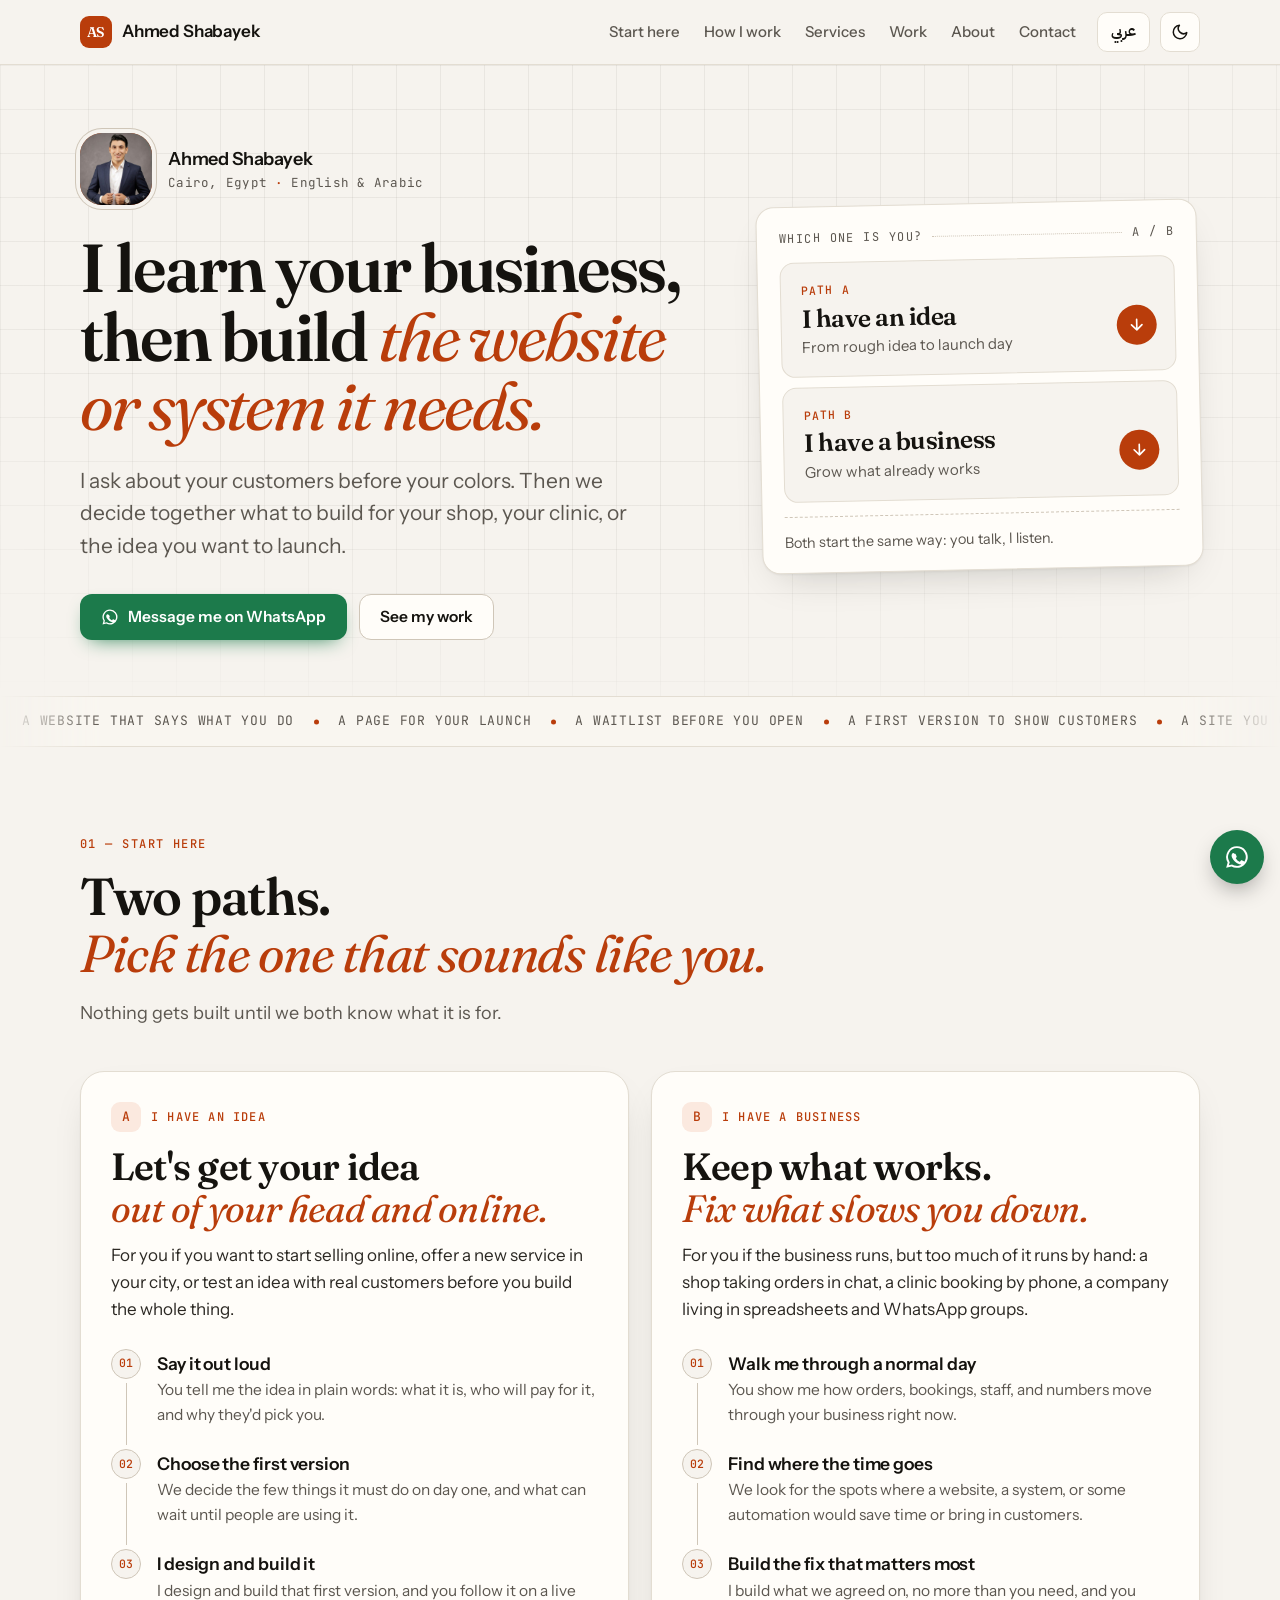
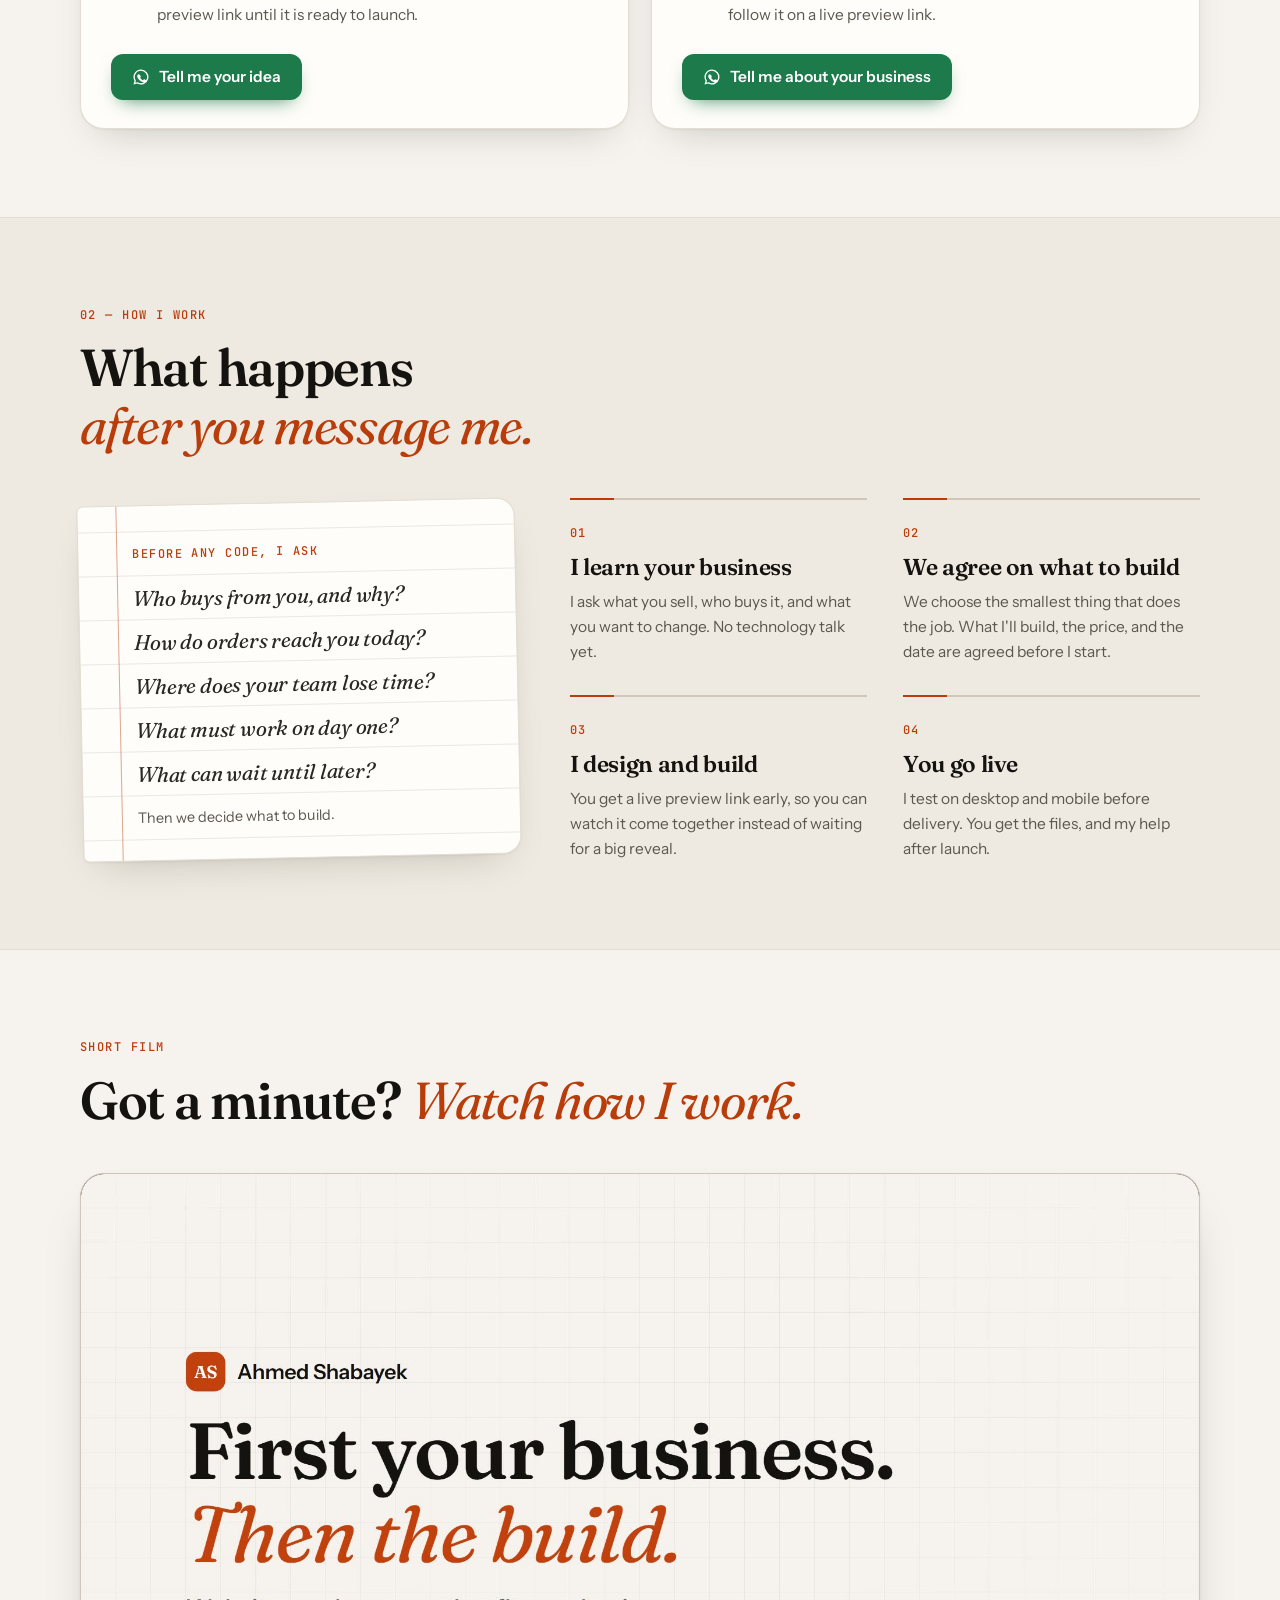
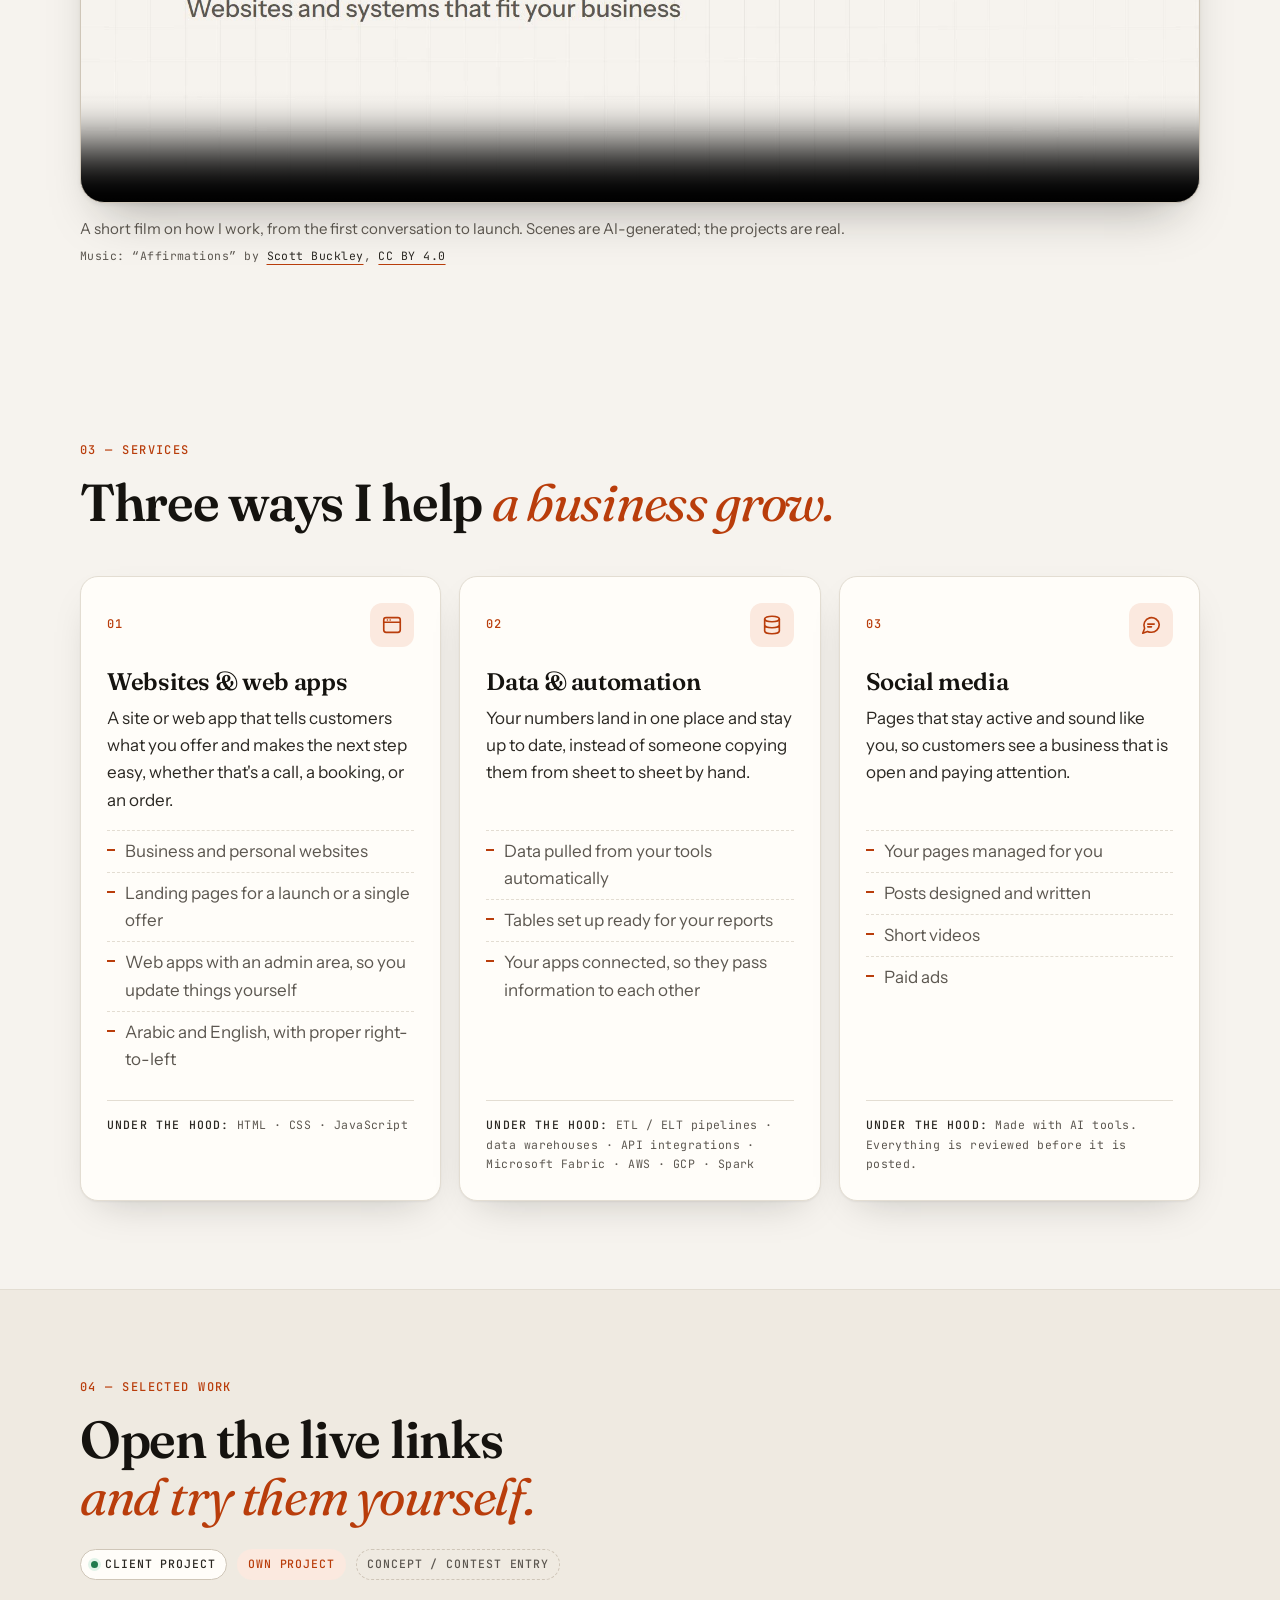
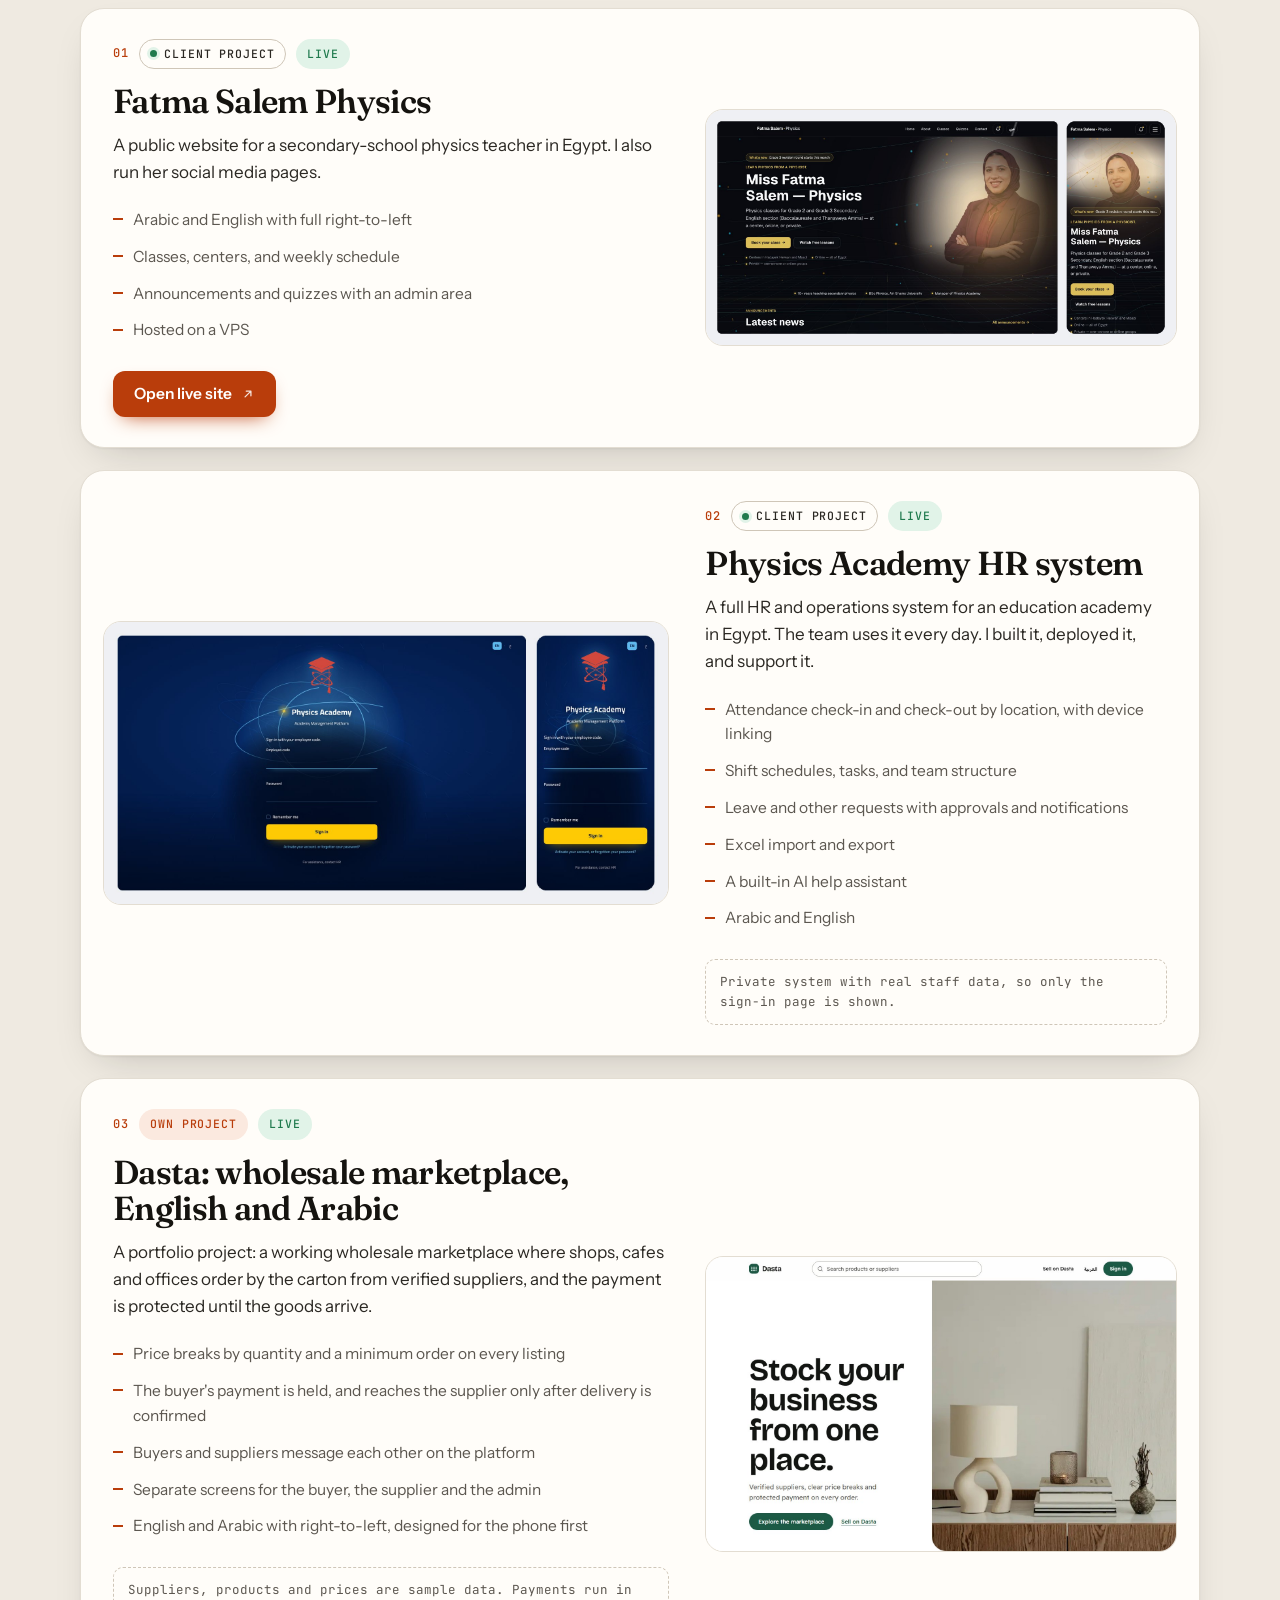
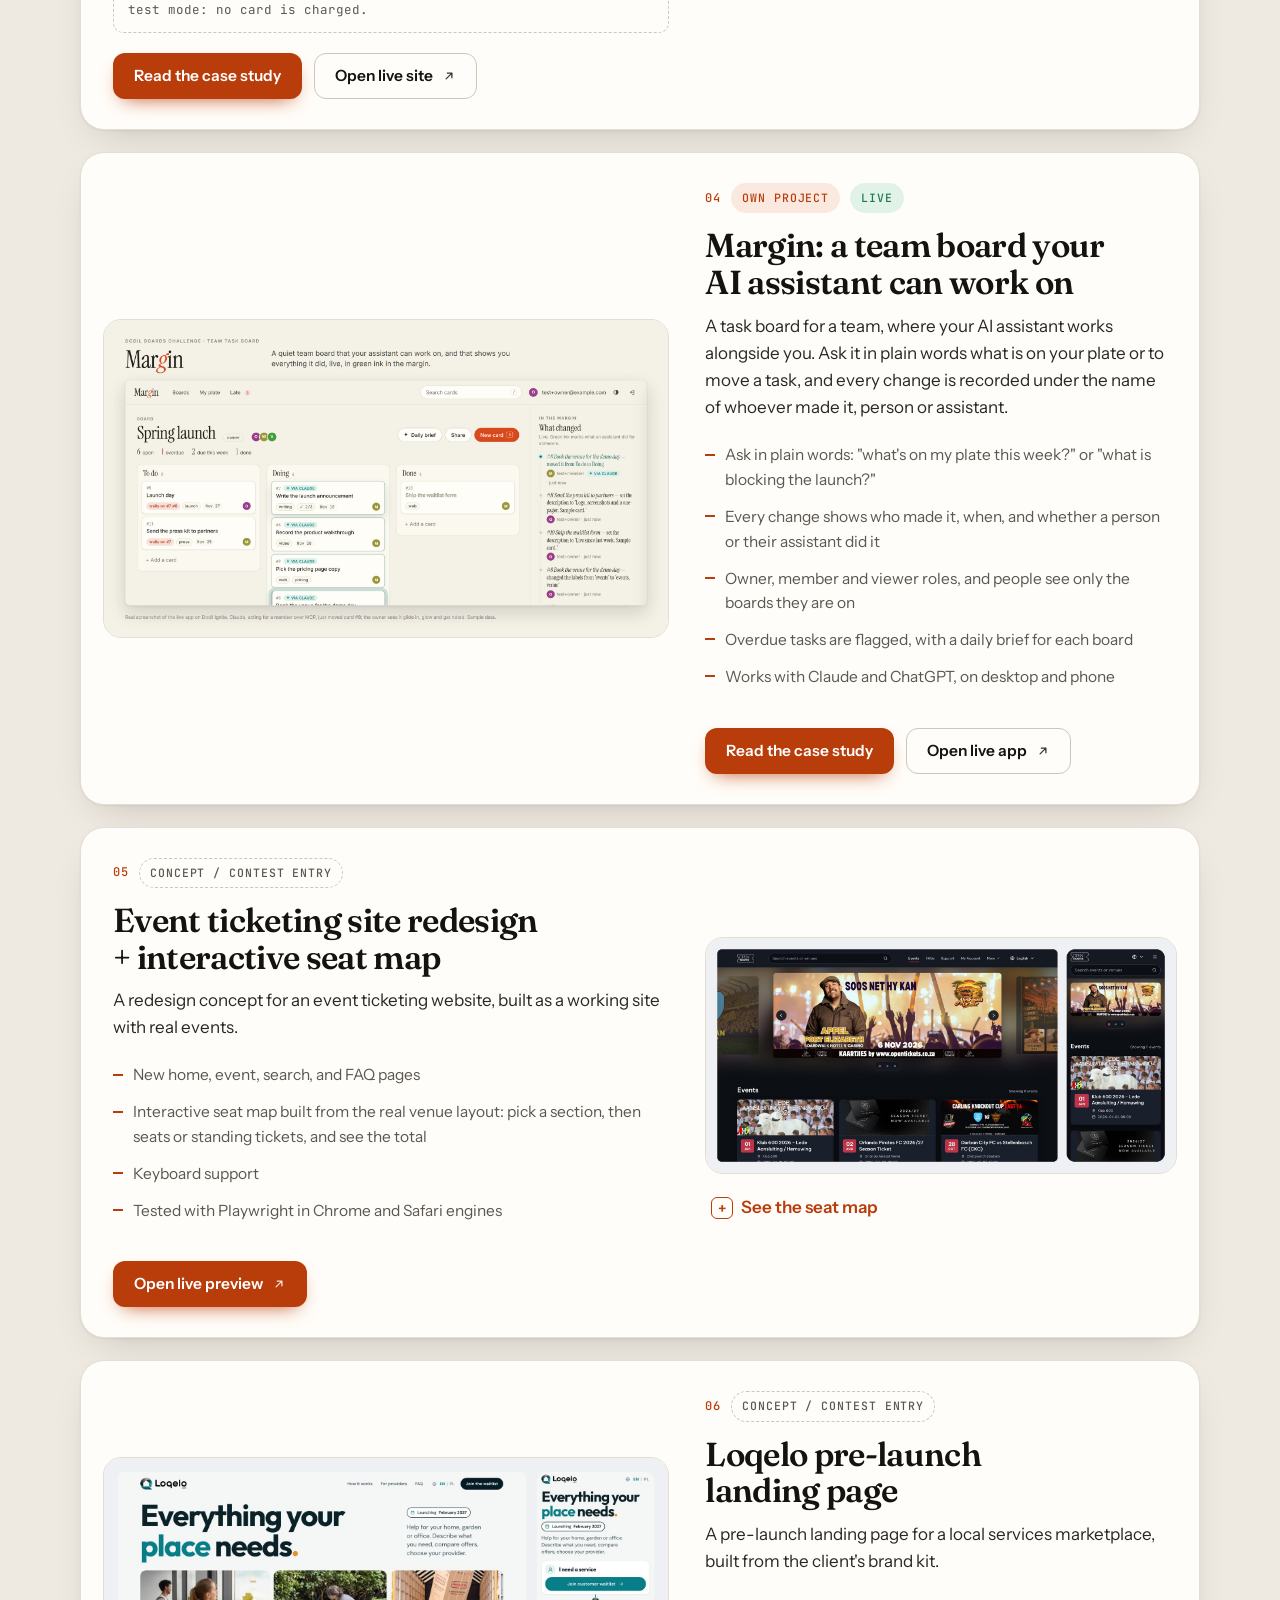
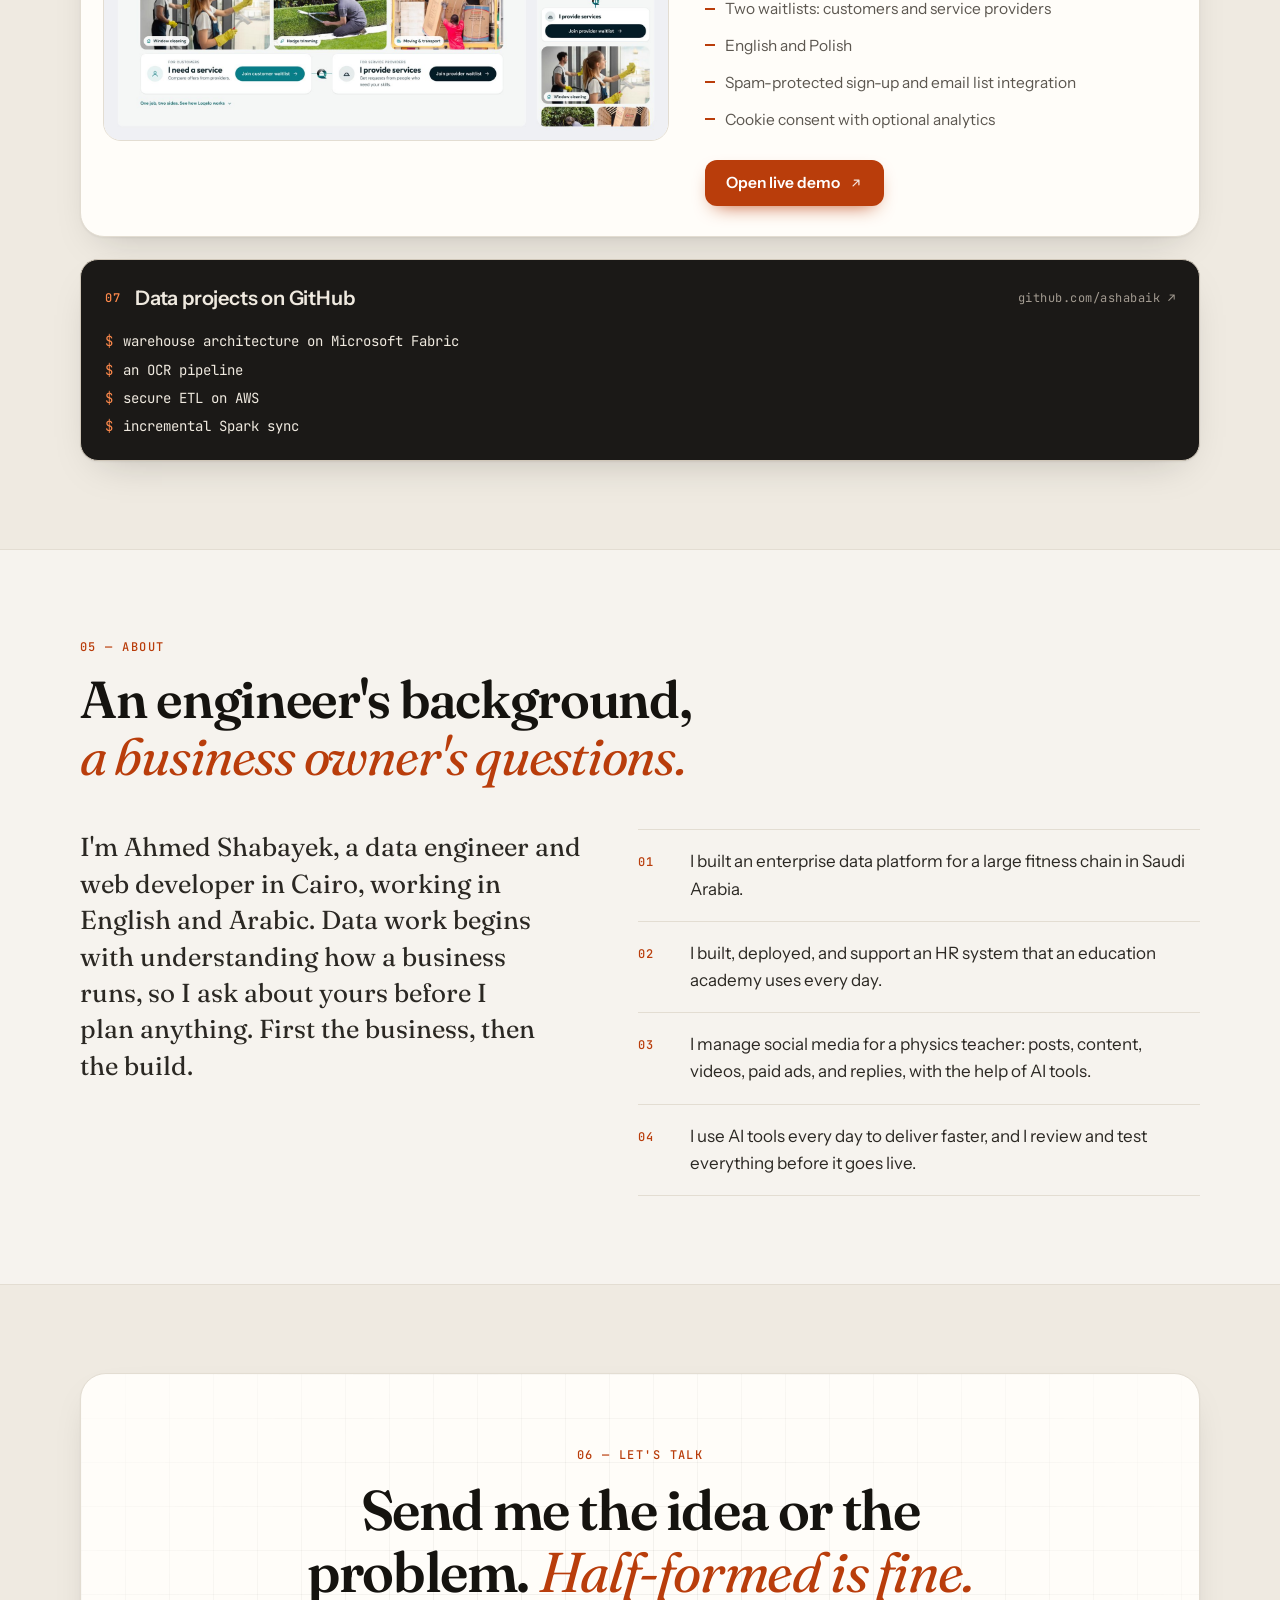
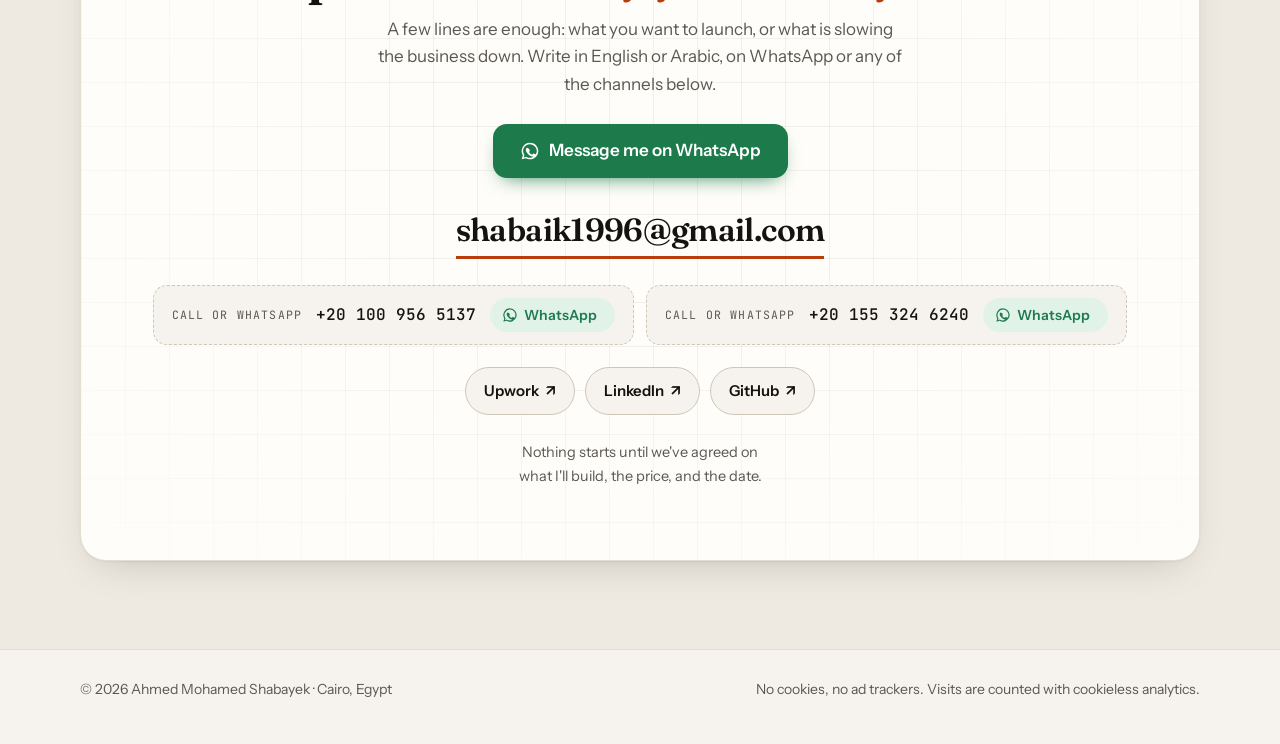
==== commit b2081958: "Add Dasta as a project, with a case-study page in both languages Card on both home pages (third in t" ====
--- a/index.html
+++ b/index.html
@@ -326,6 +326,31 @@
       </article>
       <!-- ===== END PROJECT ===== -->
 
+      <!-- ===== PROJECT: Dasta ===== -->
+      <article class="case reveal">
+        <figure class="case-media">
+          <img src="images/dasta/01-home.jpg" alt="Dasta wholesale marketplace: the home page, with the headline Stock your business from one place" width="1440" height="900" loading="lazy" decoding="async">
+        </figure>
+        <div class="case-body">
+          <p class="case-meta"><span class="num project-num"></span><span class="badge badge-own">Own project</span><span class="badge badge-live">Live</span></p>
+          <h3>Dasta: wholesale marketplace, English and Arabic</h3>
+          <p class="case-desc">A portfolio project: a working wholesale marketplace where shops, cafes and offices order by the carton from verified suppliers, and the payment is protected until the goods arrive.</p>
+          <ul class="case-list">
+            <li>Price breaks by quantity and a minimum order on every listing</li>
+            <li>The buyer's payment is held, and reaches the supplier only after delivery is confirmed</li>
+            <li>Buyers and suppliers message each other on the platform</li>
+            <li>Separate screens for the buyer, the supplier and the admin</li>
+            <li>English and Arabic with right-to-left, designed for the phone first</li>
+          </ul>
+          <p class="case-note">Suppliers, products and prices are sample data. Payments run in test mode: no card is charged.</p>
+          <div class="btn-row">
+            <a class="btn btn-primary" href="dasta/">Read the case study</a>
+            <a class="btn btn-ghost" href="https://dasta-wholesale.vercel.app" target="_blank" rel="noopener">Open live site<svg class="ext" width="14" height="14" viewBox="0 0 24 24" fill="none" stroke="currentColor" stroke-width="2.2" stroke-linecap="round" stroke-linejoin="round" aria-hidden="true"><path d="M7 17L17 7M9 7h8v8"/></svg><span class="sr-only">(opens in a new tab)</span></a>
+          </div>
+        </div>
+      </article>
+      <!-- ===== END PROJECT ===== -->
+
       <!-- ===== PROJECT: Margin ===== -->
       <article class="case reveal">
         <figure class="case-media">
--- a/styles.css
+++ b/styles.css
@@ -568,7 +568,7 @@
 :lang(ar) .fact-list .num { padding-top: 8px; }
 @media (max-width: 860px) { .about-grid { grid-template-columns: 1fr; gap: 28px; } }
 
-/* ---------- Case-study pages (site/margin/ and site/ar/margin/) ---------- */
+/* ---------- Case-study pages (site/margin/, site/dasta/ and their /ar/ twins) ---------- */
 .back-link { margin-inline-start: auto; padding: 8px 12px; border-radius: 8px; color: var(--muted); font-weight: 500; font-size: 15px; text-decoration: none; white-space: nowrap; transition: color 0.2s, background-color 0.2s; }
 .back-link:hover { color: var(--ink); background: color-mix(in srgb, var(--ink) 6%, transparent); }
 .cs-hero { padding: 64px 0 28px; }
@@ -617,6 +617,18 @@
   .back-link { padding-inline: 6px; font-size: 14.5px; }
 }
 
+/* Dasta case study: a screen recording, inline links, a pair of phone screens, a note above the card buttons. */
+.cs-film-frame { border-radius: var(--radius); overflow: hidden; border: 1px solid var(--line-strong); box-shadow: var(--shadow); background: var(--surface-2); aspect-ratio: 1440 / 900; }
+.cs-film-frame video { width: 100%; height: 100%; object-fit: cover; }
+/* On phones the phone recording is shown instead (see the <source media> in the markup). */
+@media (max-width: 600px) { .cs-film-frame { aspect-ratio: 390 / 844; max-width: 300px; margin-inline: auto; } }
+.cs-body > ul + p { margin-top: 20px; }
+.cs-body a { color: var(--ink); text-underline-offset: 4px; text-decoration-color: var(--accent); }
+.cs-body a:hover { color: var(--accent); }
+.cs-gallery + .cs-gallery { margin-top: 22px; }
+.cs-gallery.cs-phones { grid-template-columns: repeat(2, minmax(0, 250px)); }
+.case-note + .btn-row { margin-top: 20px; }
+
 /* ---------- Film ---------- */
 .film { margin: 0; }
 .film-frame {
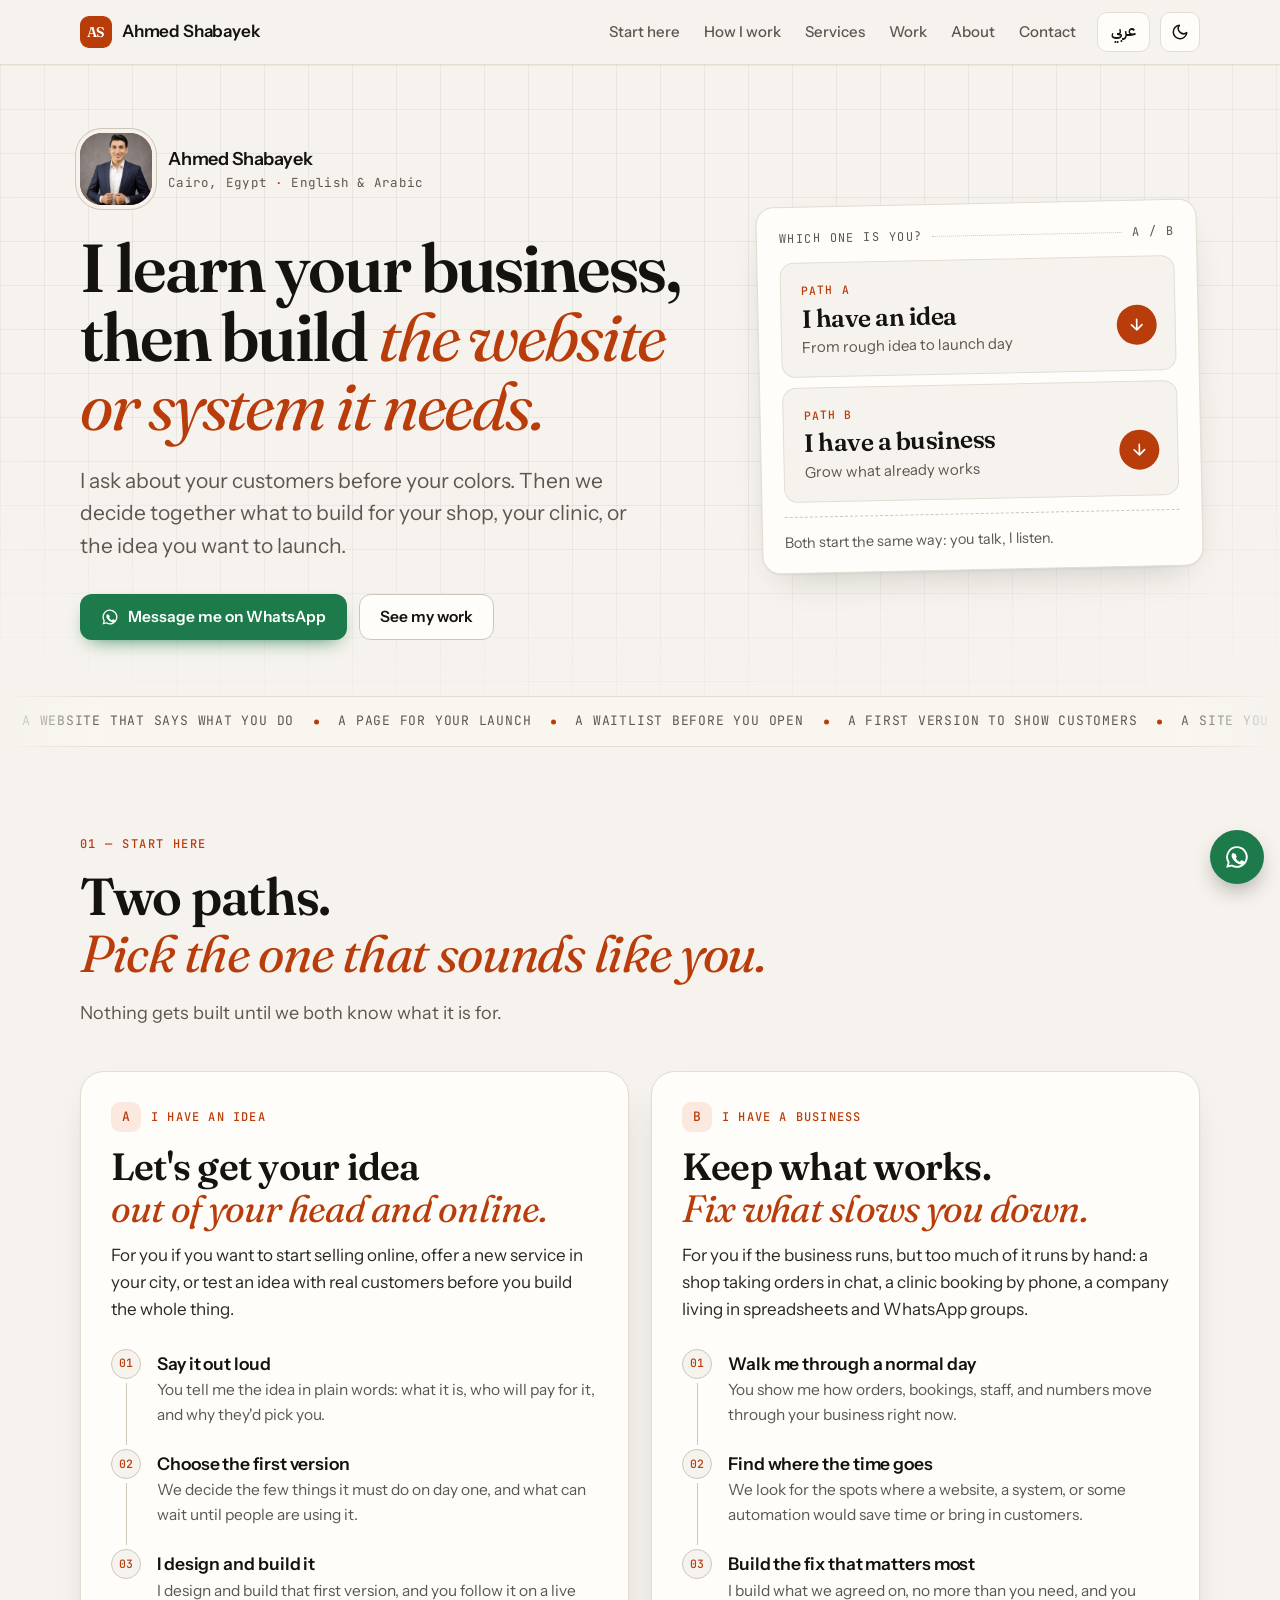
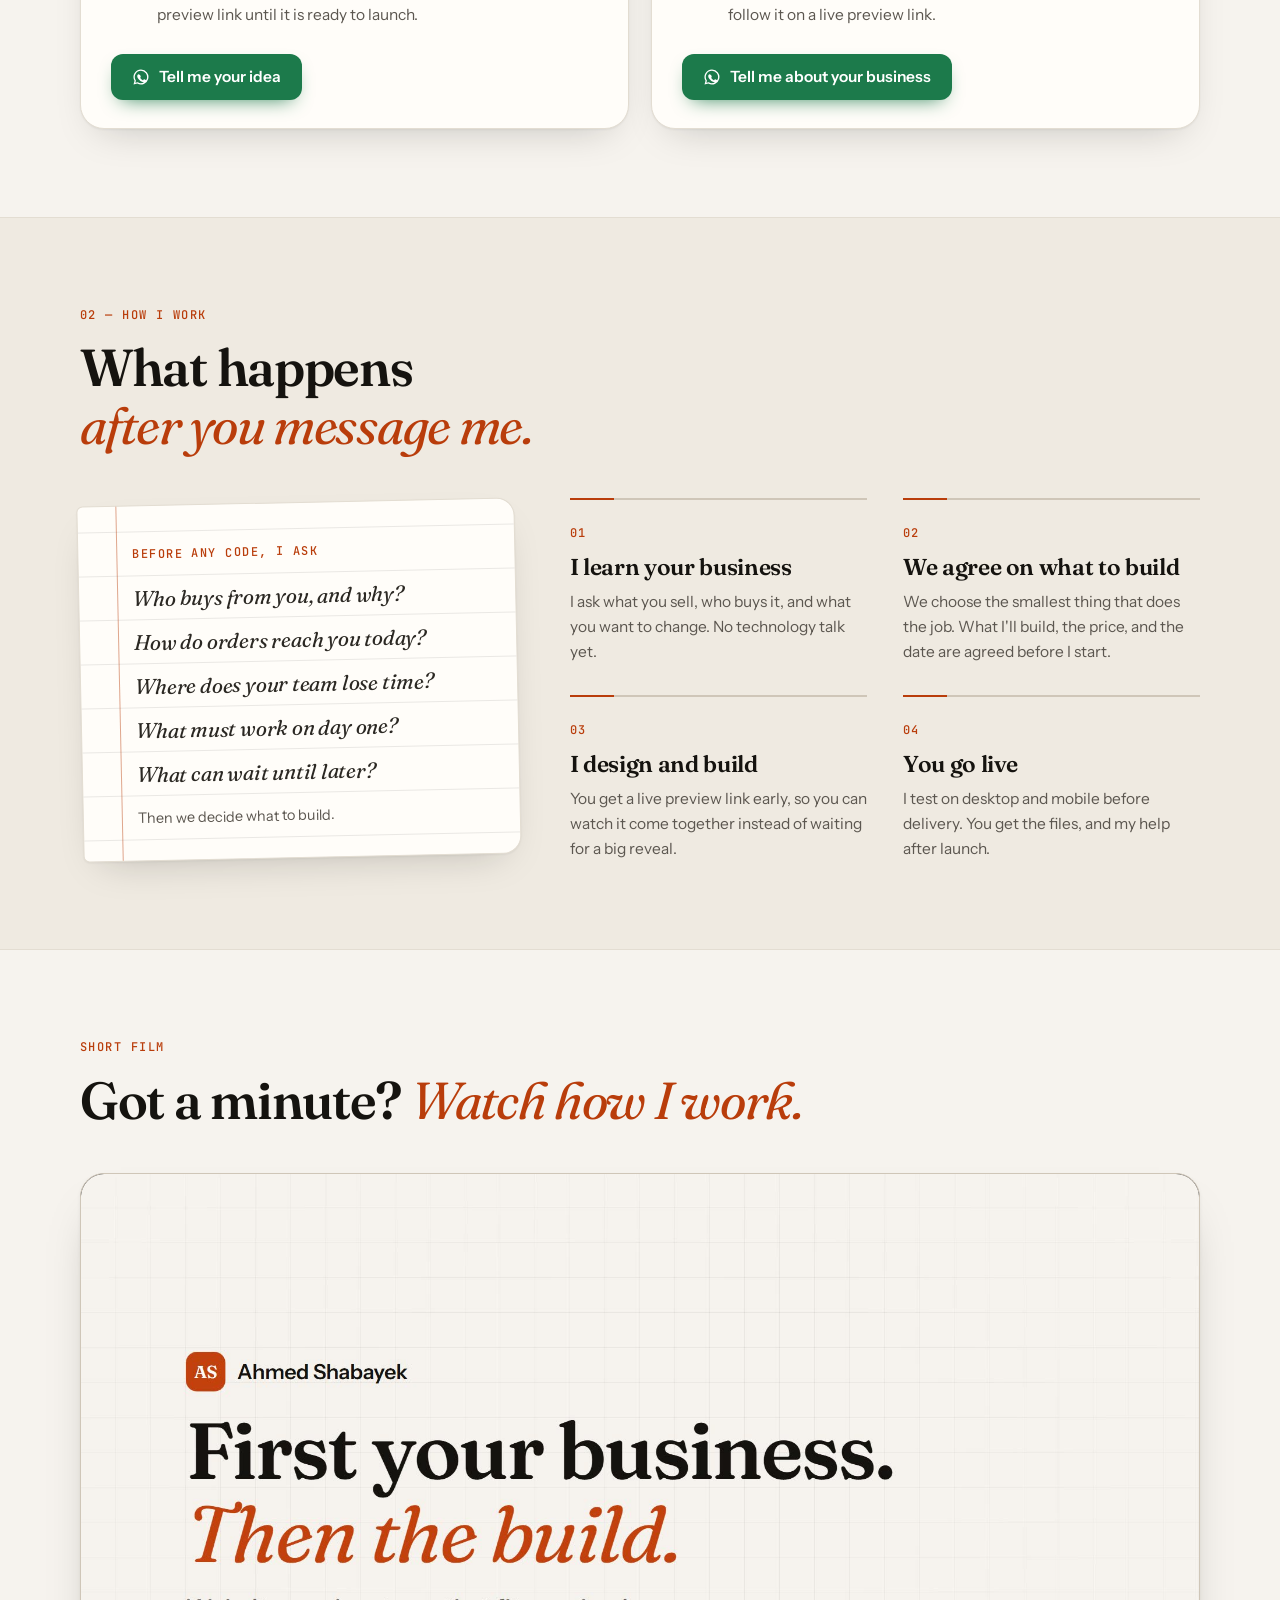
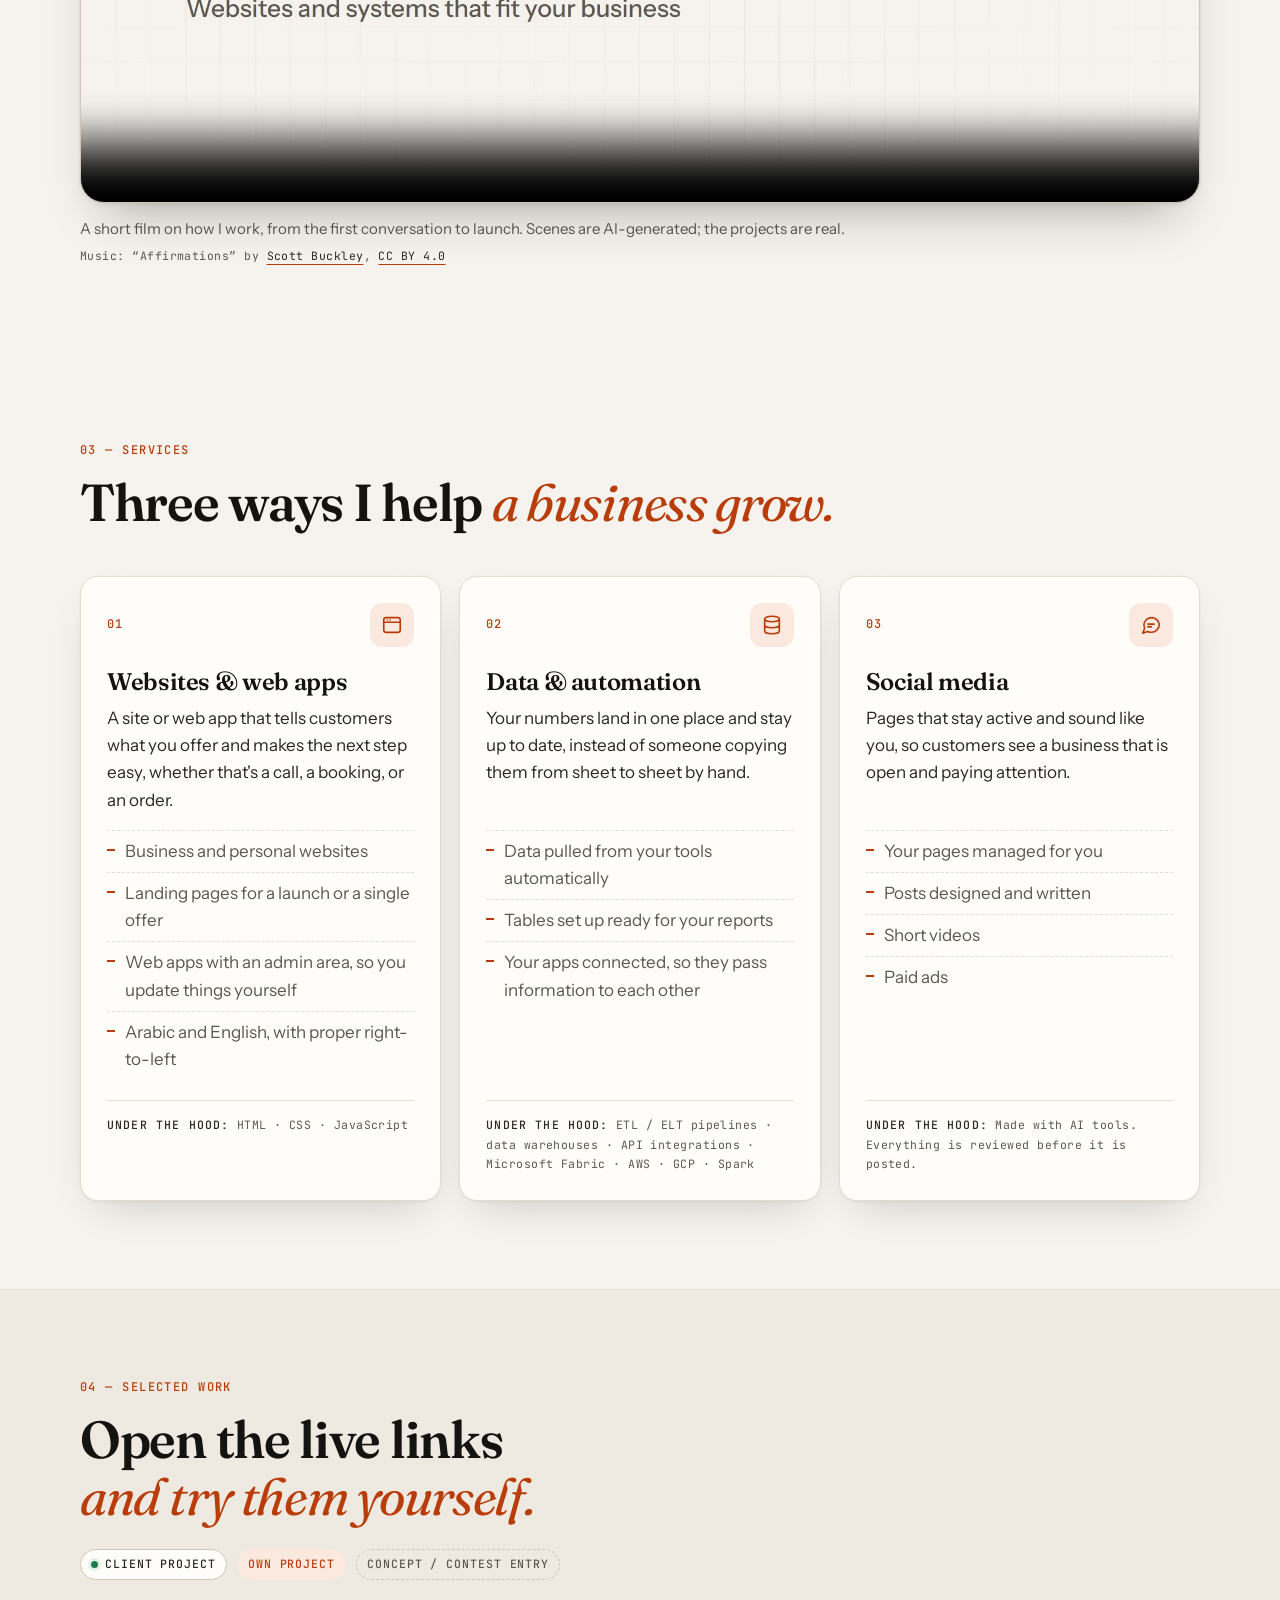
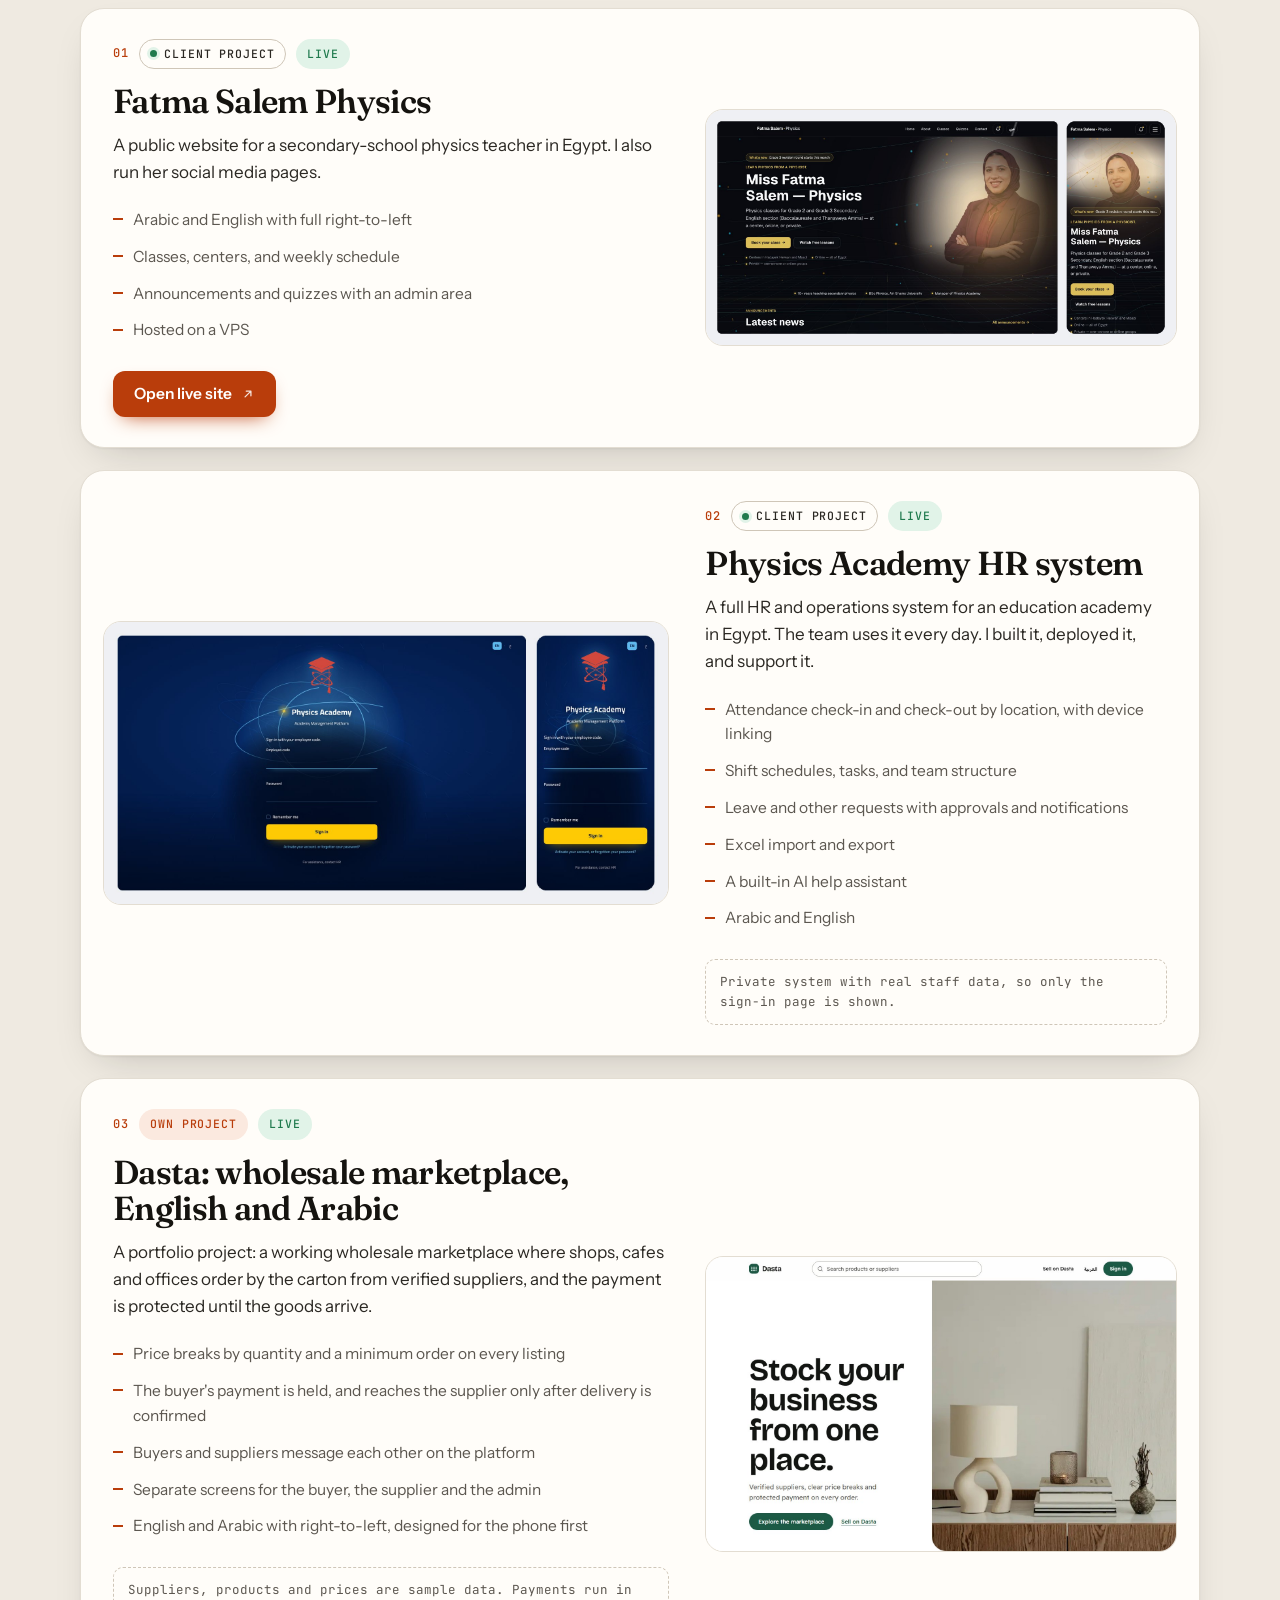
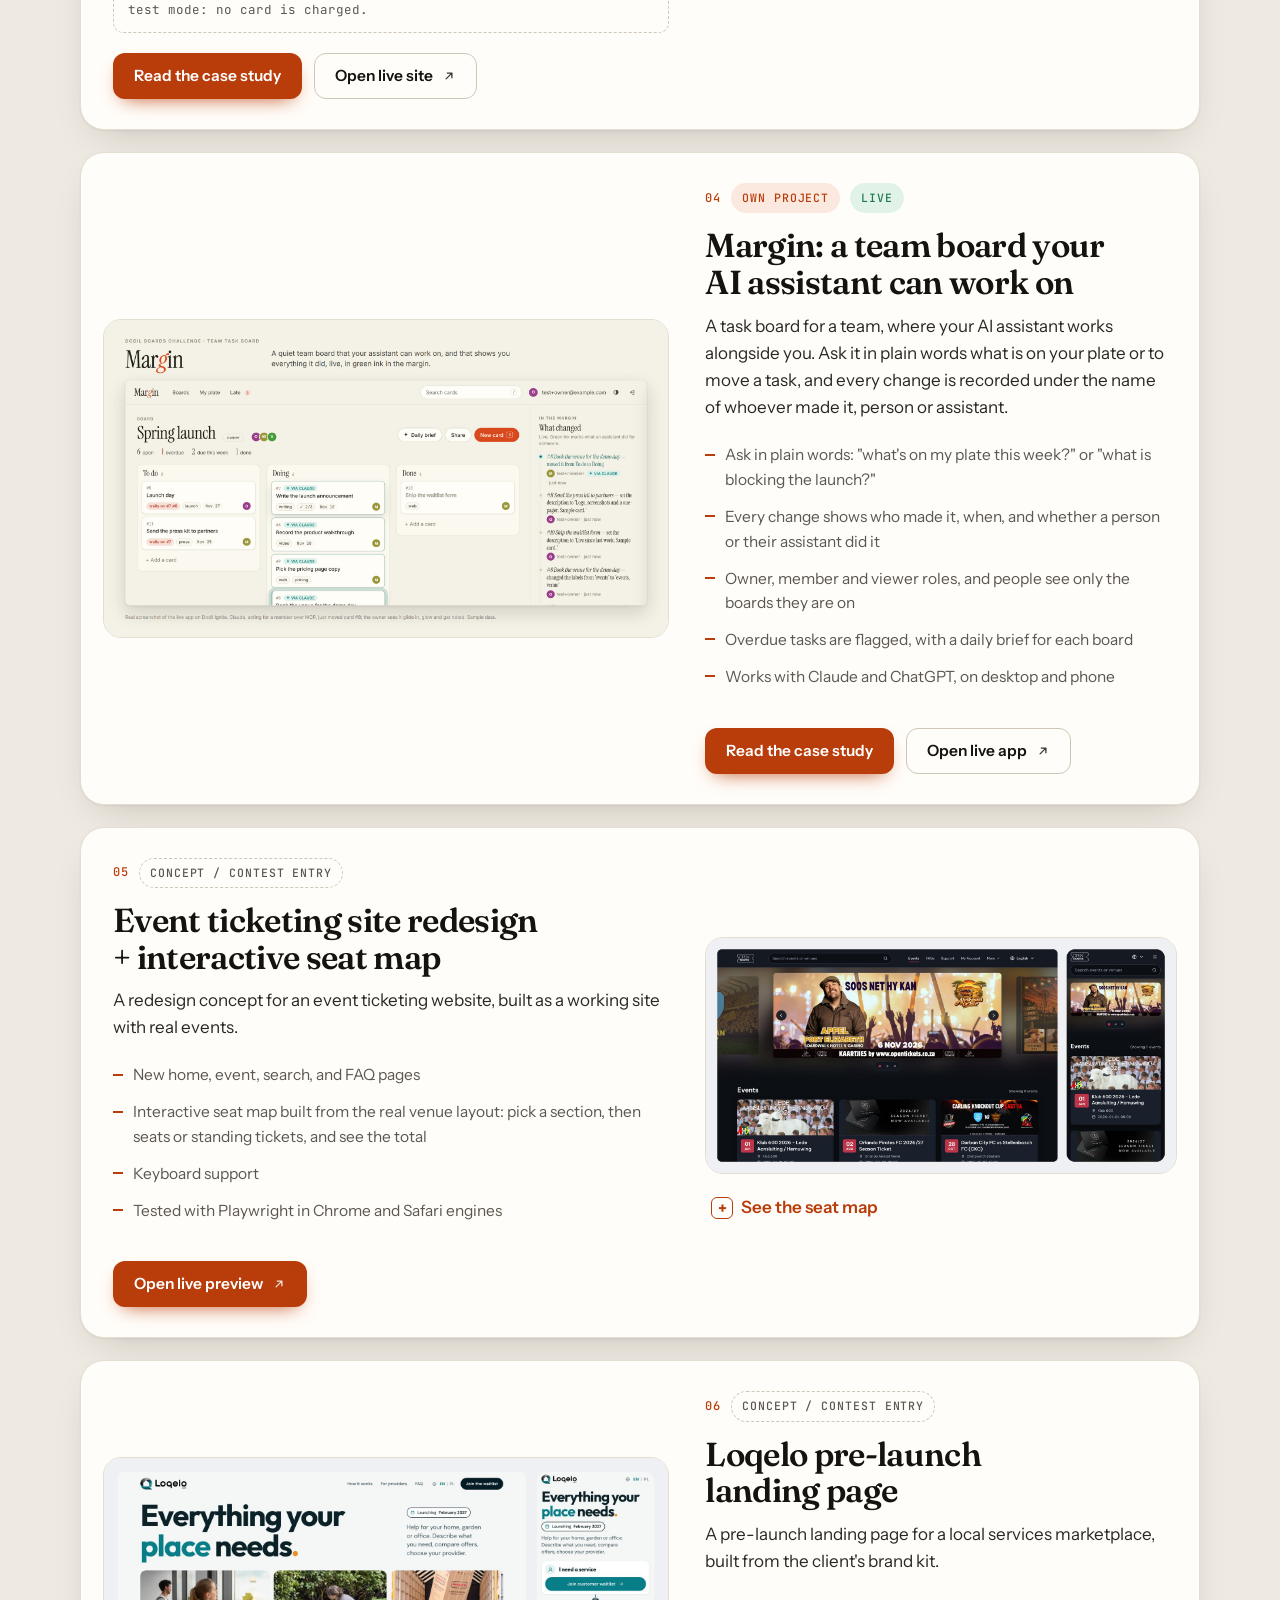
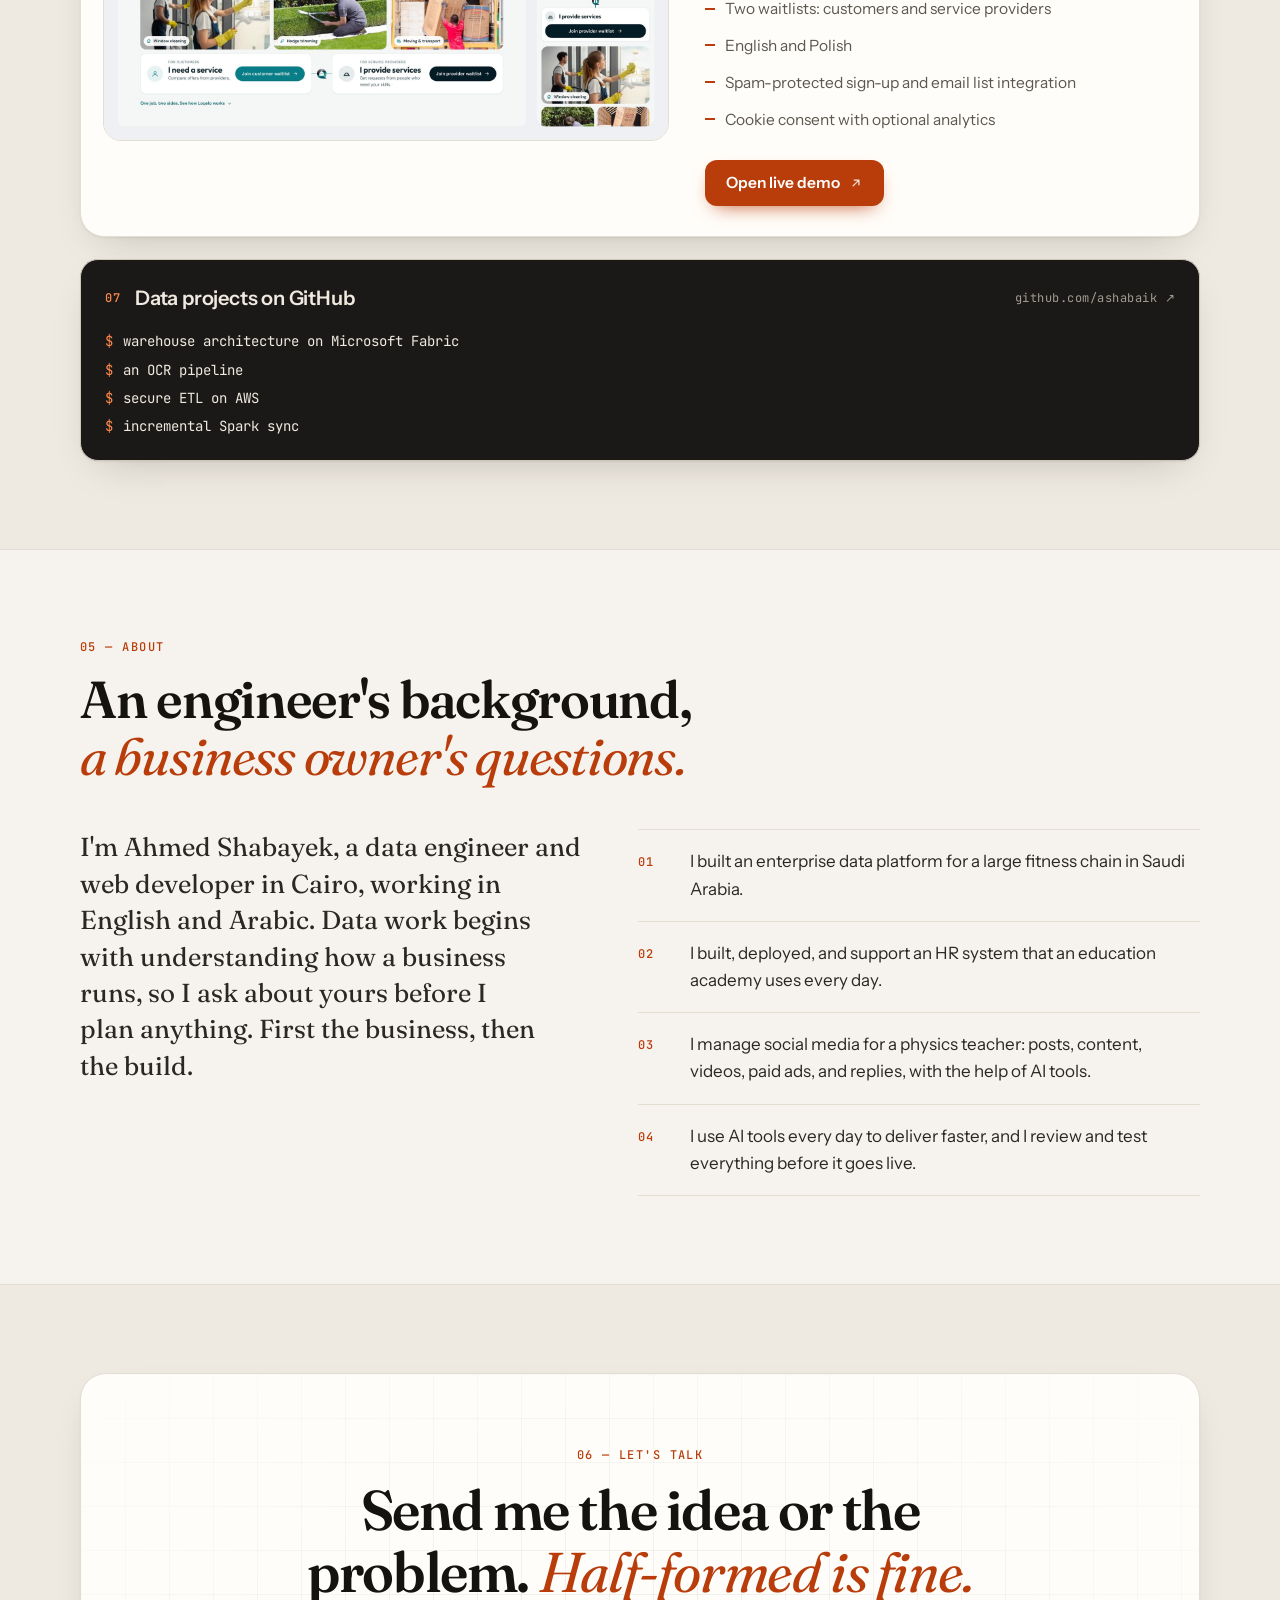
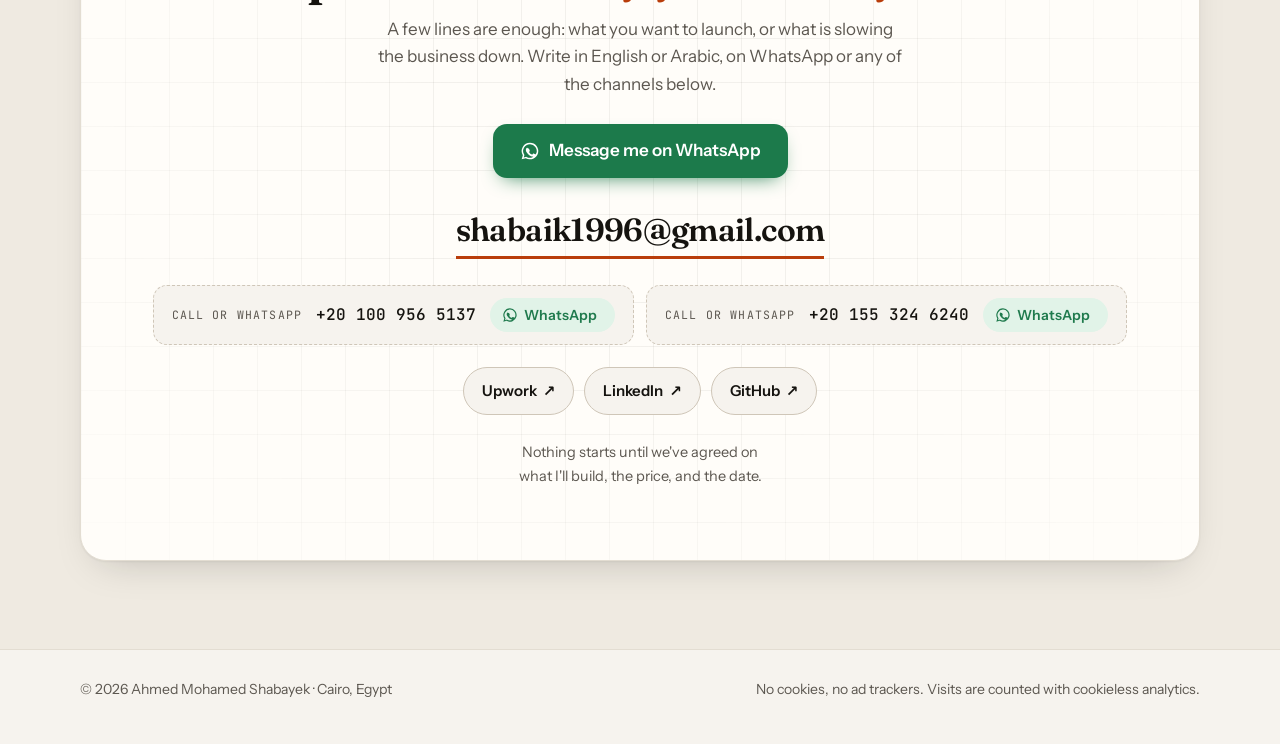
==== commit cdbc0672: "Fix header labels, paint the hero with the first frame, self-host the Latin fonts - Header: the home" ====
--- a/index.html
+++ b/index.html
@@ -31,9 +31,11 @@
 <link rel="apple-touch-icon" href="apple-touch-icon.png">
 <link rel="preconnect" href="https://fonts.googleapis.com">
 <link rel="preconnect" href="https://fonts.gstatic.com" crossorigin>
-<link href="https://fonts.googleapis.com/css2?family=Fraunces:ital,opsz,wght@0,9..144,400;0,9..144,600;1,9..144,400&family=Instrument+Sans:wght@400;500;600&family=JetBrains+Mono:wght@400;500&display=swap" rel="stylesheet">
+<link rel="preload" href="fonts/fraunces-latin.woff2" as="font" type="font/woff2" crossorigin>
+<link rel="preload" href="fonts/instrument-sans-latin.woff2" as="font" type="font/woff2" crossorigin>
+<link rel="stylesheet" href="fonts/fonts-latin.css">
 <!-- Only the four letters of the language switch, in the Arabic page's typeface. -->
-<link href="https://fonts.googleapis.com/css2?family=IBM+Plex+Sans+Arabic:wght@600&text=%D8%B9%D8%B1%D8%A8%D9%8A&display=swap" rel="stylesheet">
+<link href="https://fonts.googleapis.com/css2?family=IBM+Plex+Sans+Arabic:wght@600&text=%D8%B9%D8%B1%D8%A8%D9%8A&display=swap" rel="stylesheet" media="print" onload="this.media='all'"><noscript><link href="https://fonts.googleapis.com/css2?family=IBM+Plex+Sans+Arabic:wght@600&text=%D8%B9%D8%B1%D8%A8%D9%8A&display=swap" rel="stylesheet"></noscript>
 <link rel="stylesheet" href="styles.css">
 <script>
 /* Apply a saved theme before first paint to avoid a flash. */
@@ -48,9 +50,10 @@
 
 <header class="site-header">
   <div class="wrap header-row">
-    <a class="brand" href="#top" aria-label="Ahmed Shabayek, back to top">
+    <a class="brand" href="#top">
       <span class="brand-mark" aria-hidden="true">AS</span>
-      <span class="brand-name">Ahmed Shabayek</span>
+      <span class="brand-name" aria-hidden="true">Ahmed Shabayek</span>
+      <span class="sr-only">Ahmed Shabayek, back to top</span>
     </a>
     <nav class="site-nav" aria-label="Main">
       <button class="menu-btn" type="button" aria-expanded="false" aria-controls="nav-list">
--- a/fonts/fonts-latin.css
+++ b/fonts/fonts-latin.css
@@ -0,0 +1,11 @@
+/* Latin typefaces, served from this site (SIL Open Font Licence): Fraunces (headings), Instrument Sans (text),
+   JetBrains Mono (labels and numbers). Only the latin subset is kept. Files are the ones Google Fonts serves;
+   see tools/selfhost_latin_fonts.py. Paths are relative to this file (site/fonts/). */
+@font-face { font-family: 'Fraunces'; font-style: italic; font-weight: 400; font-display: swap; src: url(fraunces-italic-latin.woff2) format('woff2'); unicode-range: U+0000-00FF, U+0131, U+0152-0153, U+02BB-02BC, U+02C6, U+02DA, U+02DC, U+0304, U+0308, U+0329, U+2000-206F, U+20AC, U+2122, U+2191, U+2193, U+2212, U+2215, U+FEFF, U+FFFD; }
+@font-face { font-family: 'Fraunces'; font-style: normal; font-weight: 400; font-display: swap; src: url(fraunces-latin.woff2) format('woff2'); unicode-range: U+0000-00FF, U+0131, U+0152-0153, U+02BB-02BC, U+02C6, U+02DA, U+02DC, U+0304, U+0308, U+0329, U+2000-206F, U+20AC, U+2122, U+2191, U+2193, U+2212, U+2215, U+FEFF, U+FFFD; }
+@font-face { font-family: 'Fraunces'; font-style: normal; font-weight: 600; font-display: swap; src: url(fraunces-latin.woff2) format('woff2'); unicode-range: U+0000-00FF, U+0131, U+0152-0153, U+02BB-02BC, U+02C6, U+02DA, U+02DC, U+0304, U+0308, U+0329, U+2000-206F, U+20AC, U+2122, U+2191, U+2193, U+2212, U+2215, U+FEFF, U+FFFD; }
+@font-face { font-family: 'Instrument Sans'; font-style: normal; font-weight: 400; font-stretch: 100%; font-display: swap; src: url(instrument-sans-latin.woff2) format('woff2'); unicode-range: U+0000-00FF, U+0131, U+0152-0153, U+02BB-02BC, U+02C6, U+02DA, U+02DC, U+0304, U+0308, U+0329, U+2000-206F, U+20AC, U+2122, U+2191, U+2193, U+2212, U+2215, U+FEFF, U+FFFD; }
+@font-face { font-family: 'Instrument Sans'; font-style: normal; font-weight: 500; font-stretch: 100%; font-display: swap; src: url(instrument-sans-latin.woff2) format('woff2'); unicode-range: U+0000-00FF, U+0131, U+0152-0153, U+02BB-02BC, U+02C6, U+02DA, U+02DC, U+0304, U+0308, U+0329, U+2000-206F, U+20AC, U+2122, U+2191, U+2193, U+2212, U+2215, U+FEFF, U+FFFD; }
+@font-face { font-family: 'Instrument Sans'; font-style: normal; font-weight: 600; font-stretch: 100%; font-display: swap; src: url(instrument-sans-latin.woff2) format('woff2'); unicode-range: U+0000-00FF, U+0131, U+0152-0153, U+02BB-02BC, U+02C6, U+02DA, U+02DC, U+0304, U+0308, U+0329, U+2000-206F, U+20AC, U+2122, U+2191, U+2193, U+2212, U+2215, U+FEFF, U+FFFD; }
+@font-face { font-family: 'JetBrains Mono'; font-style: normal; font-weight: 400; font-display: swap; src: url(jetbrains-mono-latin.woff2) format('woff2'); unicode-range: U+0000-00FF, U+0131, U+0152-0153, U+02BB-02BC, U+02C6, U+02DA, U+02DC, U+0304, U+0308, U+0329, U+2000-206F, U+20AC, U+2122, U+2191, U+2193, U+2212, U+2215, U+FEFF, U+FFFD; }
+@font-face { font-family: 'JetBrains Mono'; font-style: normal; font-weight: 500; font-display: swap; src: url(jetbrains-mono-latin.woff2) format('woff2'); unicode-range: U+0000-00FF, U+0131, U+0152-0153, U+02BB-02BC, U+02C6, U+02DA, U+02DC, U+0304, U+0308, U+0329, U+2000-206F, U+20AC, U+2122, U+2191, U+2193, U+2212, U+2215, U+FEFF, U+FFFD; }
--- a/styles.css
+++ b/styles.css
@@ -707,7 +707,12 @@
 
 /* ---------- Scroll reveal ---------- */
 /* Only hide reveal elements when JS is running (html.js is set in the <head>). */
-.js .reveal { opacity: 0; transform: translateY(18px); transition: opacity 0.7s var(--ease), transform 0.7s var(--ease); }
+/* The hero is never hidden: it holds the largest text of the page, so it has to paint with the first frame
+   instead of waiting for script.js. Its entrance is a CSS animation that starts with that frame; `translate`
+   leaves the tilted card's own transform alone. :where() keeps the specificity of the rule below unchanged. */
+.js .reveal:not(:where(.hero .reveal)) { opacity: 0; transform: translateY(18px); transition: opacity 0.7s var(--ease), transform 0.7s var(--ease); }
+.js .hero .reveal { animation: hero-in 0.7s var(--ease) backwards; }
+@keyframes hero-in { from { opacity: 0; translate: 0 18px; } }
 .js .reveal.in { opacity: 1; transform: none; }
 .js .chooser.reveal.in, .js .notebook.reveal.in { transform: rotate(var(--tilt)); }
 .js .chooser.reveal.in:hover, .js .chooser.reveal.in:focus-within { transform: rotate(0deg) translateY(-2px); }
